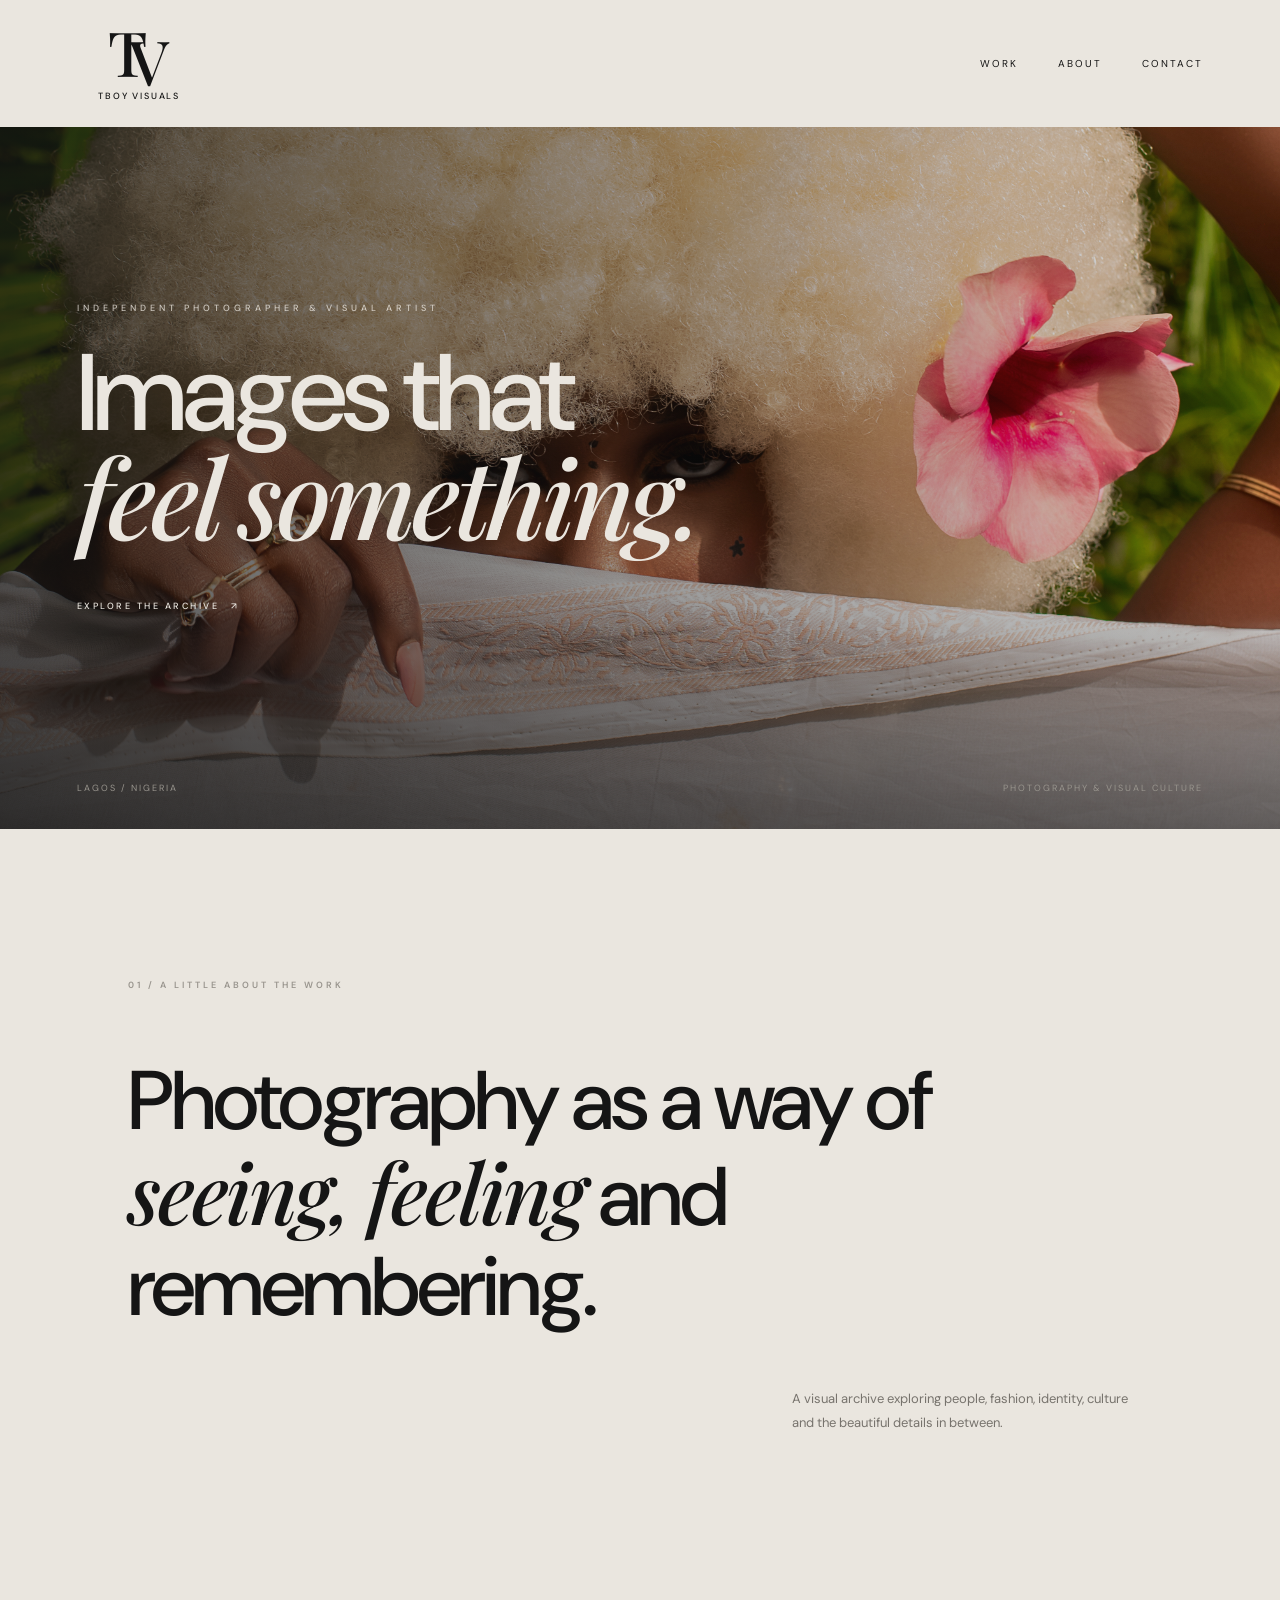
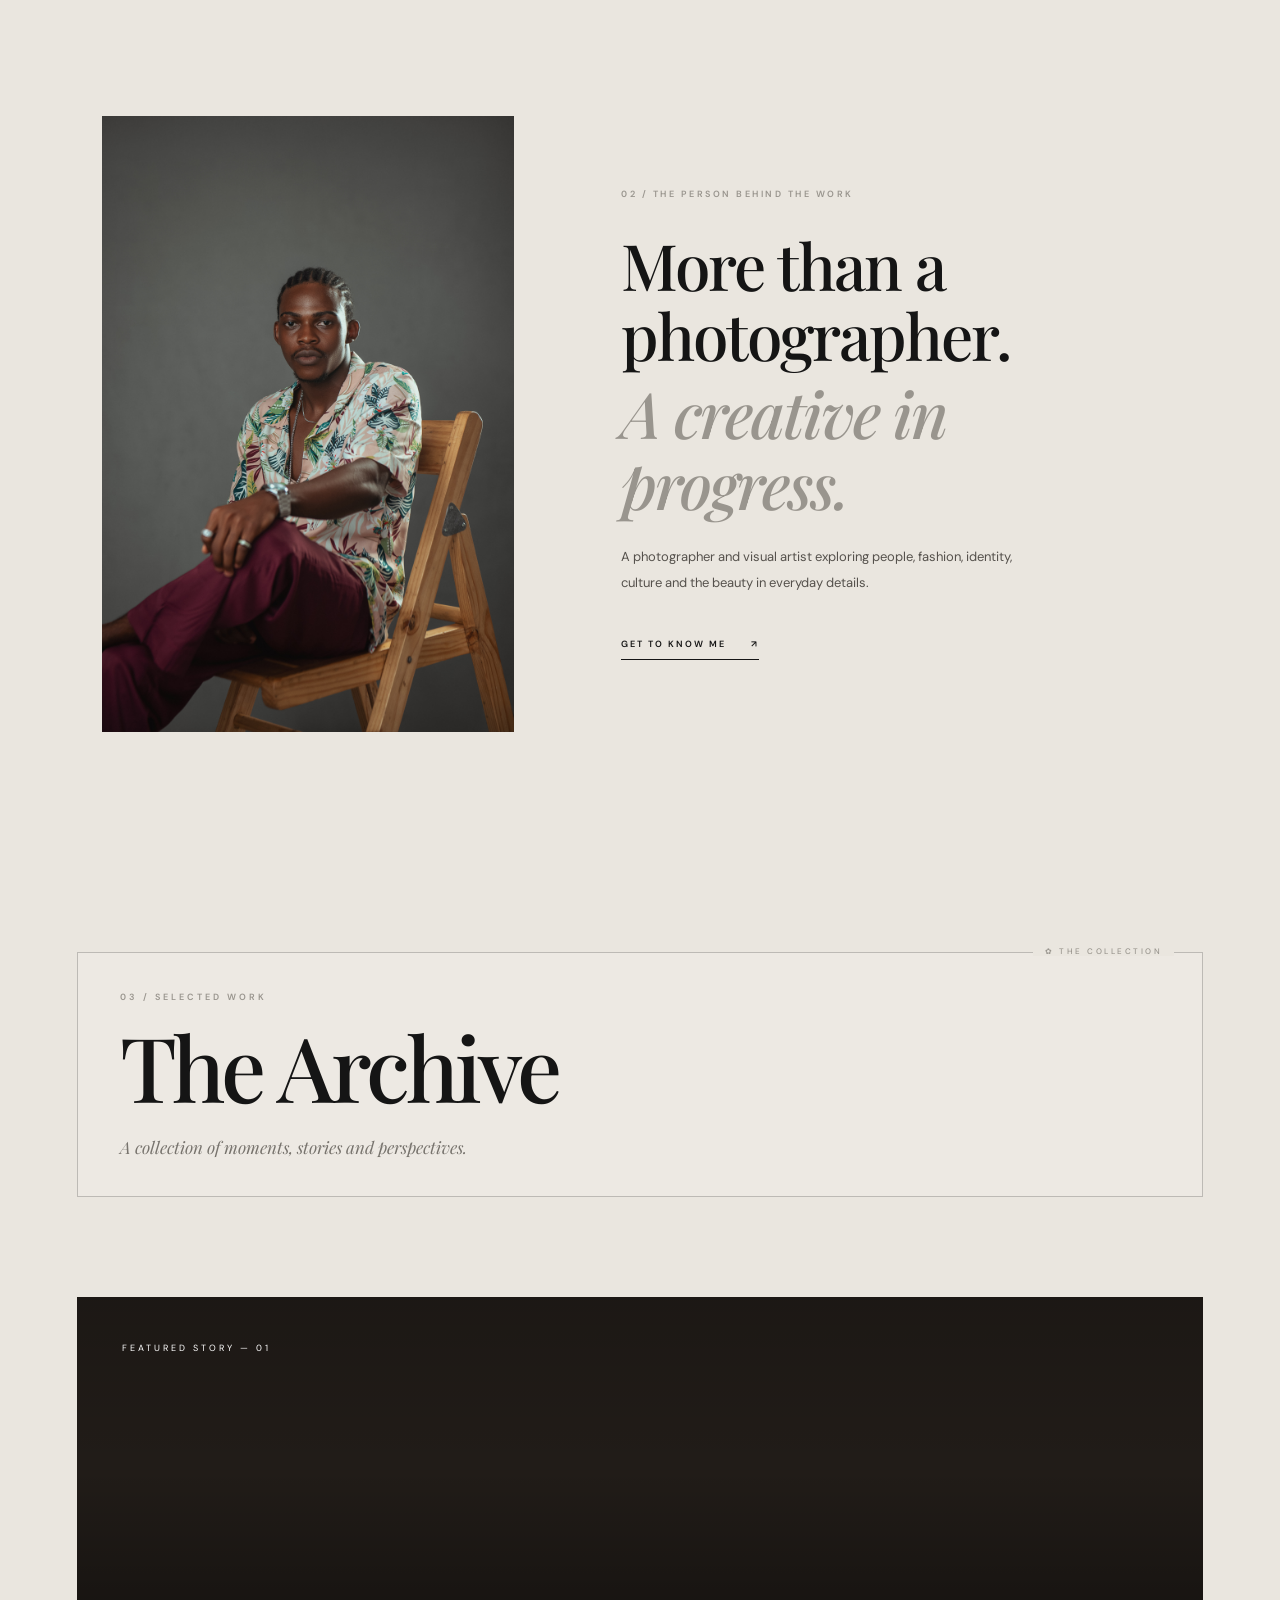
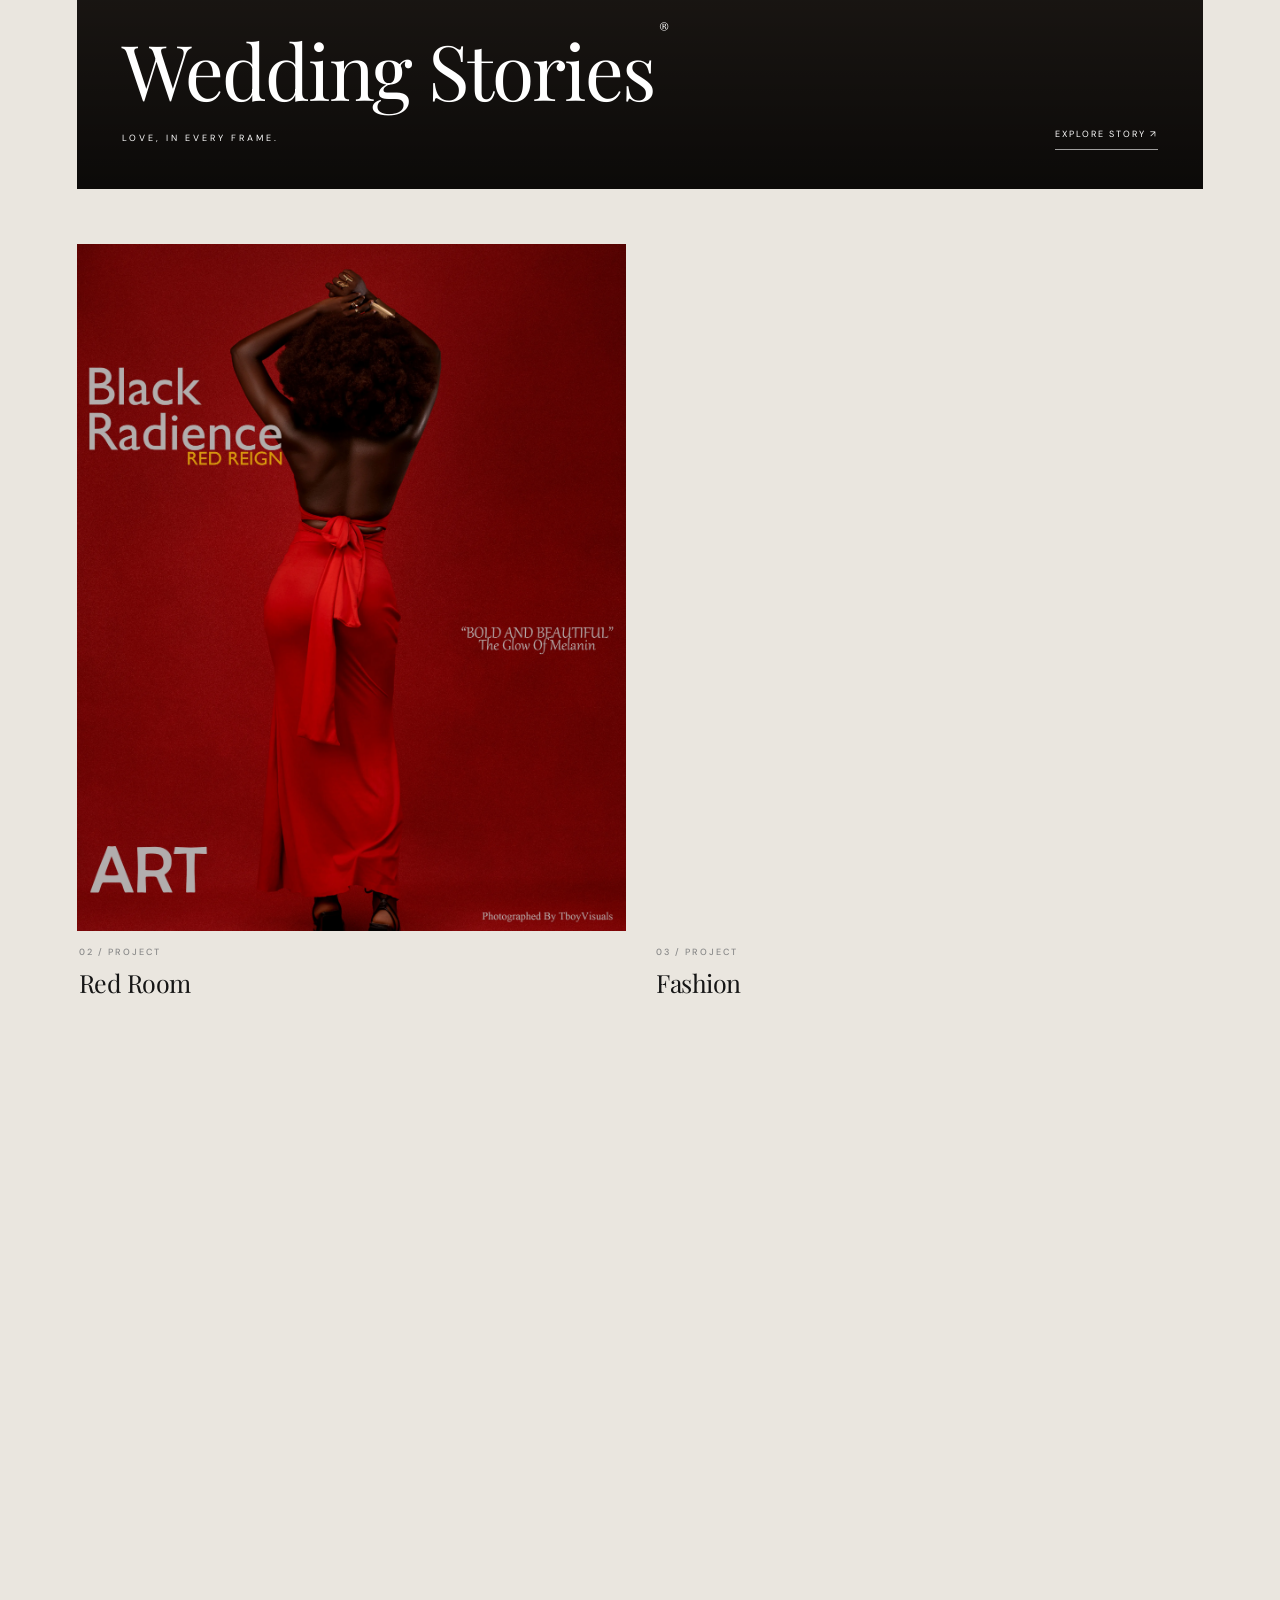
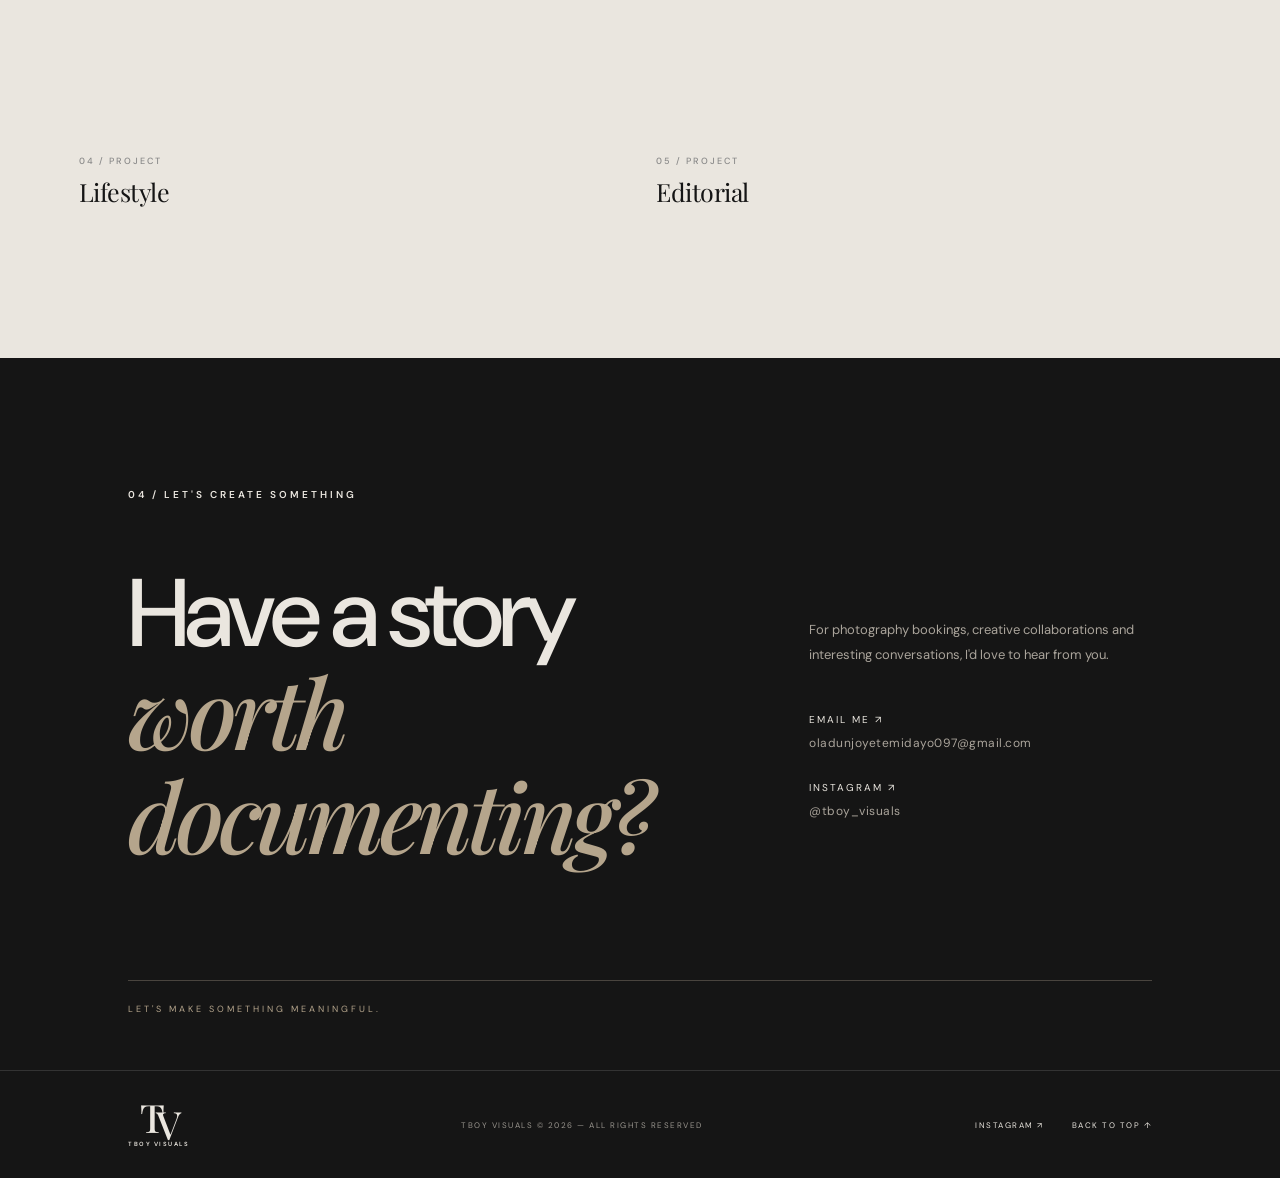
==== index.html @ b52c417f "Fix landscape sharing image path" ====
<!DOCTYPE html>
<html lang="en">

<head>
    <meta charset="UTF-8">
    <meta name="viewport" content="width=device-width, initial-scale=1.0">

    <!-- PAGE TITLE -->
    <title>Tboy Visuals | Photographer &amp; Visual Artist in Lagos</title>

    <!-- SEO DESCRIPTION -->
    <meta name="description" content="Explore Tboy Visuals, a Lagos-based photography portfolio featuring fashion, portrait, lifestyle, wedding and editorial photography.">

    <meta name="author" content="Tboy Visuals">
    <meta name="robots" content="index, follow">

    <!-- BRAND COLOUR -->
    <meta name="theme-color" content="#151515">

    <!-- FAVICON -->
    <link rel="icon" type="image/svg+xml" href="favicon.svg">

    
<!-- OPEN GRAPH / SOCIAL MEDIA PREVIEW -->
<meta property="og:type" content="website">
<meta property="og:title" content="Tboy Visuals | Photography &amp; Visual Art">
<meta property="og:site_name" content="Tboy Visuals">
<meta property="og:description" content="A visual archive exploring people, fashion, identity, culture and the beautiful details in between.">
<meta property="og:url" content="https://tboy-visuals-portfolio.netlify.app/">

<!-- PRIMARY LANDSCAPE SHARE IMAGE -->
<meta property="og:image" content="https://tboy-visuals-portfolio.netlify.app/images-webp/wedding/DSC_2163.webp">
<meta property="og:image:width" content="1200">
<meta property="og:image:height" content="630">
<meta property="og:image:alt" content="Photography by Tboy Visuals">

<!-- SECONDARY PORTRAIT IMAGE -->
<meta property="og:image" content="https://tboy-visuals-portfolio.netlify.app/images-webp/11.webp">
<meta property="og:image:alt" content="Portrait photography by Tboy Visuals">

<!-- TWITTER / X PREVIEW -->
<meta name="twitter:card" content="summary_large_image">
<meta name="twitter:title" content="Tboy Visuals | Photography &amp; Visual Art">
<meta name="twitter:description" content="A visual archive exploring people, fashion, identity, culture and the beautiful details in between.">
<meta name="twitter:image" content="https://tboy-visuals-portfolio.netlify.app/images-webp/DSC_2163.webp">

    <!-- TWITTER / X PREVIEW -->
    <meta name="twitter:card" content="summary_large_image">
    <meta name="twitter:title" content="Tboy Visuals | Photography &amp; Visual Art">
    <meta name="twitter:description" content="A visual archive exploring people, fashion, identity, culture and the beautiful details in between.">
    <meta name="twitter:image" content="https://tboy-visuals-portfolio.netlify.app/images-webp/11.webp">

    <!-- FONTS -->
    <link rel="preconnect" href="https://fonts.googleapis.com">
    <link rel="preconnect" href="https://fonts.gstatic.com" crossorigin>

    <link href="https://fonts.googleapis.com/css2?family=DM+Sans:wght@400;500;600;700&family=Playfair+Display:ital,wght@0,400;0,500;1,400;1,500&display=swap" rel="stylesheet">

    <!-- MAIN STYLESHEET -->
    <link rel="stylesheet" href="style.css">

</head>

<body id="top">

    <!-- NAVIGATION -->
    <header class="navbar">

        <a href="index.html" class="logo">

            <span class="logo-monogram">
                <span class="logo-t">T</span>
                <span class="logo-v">V</span>
            </span>

            <span class="logo-name">TBOY VISUALS</span>

        </a>

        <nav class="nav-links">

            <a href="#work">WORK</a>
            <a href="about.html">ABOUT</a>
            <a href="#contact">CONTACT</a>

        </nav>

        <button class="menu-toggle" aria-label="Toggle navigation">

            <span></span>
            <span></span>

        </button>

    </header>


    <!-- HERO SECTION -->
    <section class="hero">

        <div class="hero-content">

            <p class="hero-eyebrow">
                INDEPENDENT PHOTOGRAPHER &amp; VISUAL ARTIST
            </p>

            <h1>
                Images that<br>
                <em>feel something.</em>
            </h1>

            <a href="#work" class="hero-link">
                EXPLORE THE ARCHIVE <span>↗</span>
            </a>

        </div>

        <div class="hero-bottom">

            <span>LAGOS / NIGERIA</span>
            <span>PHOTOGRAPHY &amp; VISUAL CULTURE</span>

        </div>

    </section>


    <!-- INTRODUCTION -->
    <section class="intro">

        <p class="section-label">
            01 / A LITTLE ABOUT THE WORK
        </p>

        <h2>
            Photography as a way of
            <em>seeing, feeling</em> and
            remembering.
        </h2>

        <p class="intro-description">
            A visual archive exploring people, fashion, identity,
            culture and the beautiful details in between.
        </p>

    </section>


    <!-- ABOUT PREVIEW -->
    <section class="about-preview" id="about">

        <div class="about-preview-image">

            <img
                src="images-webp/ADE_4602.jpg.jpg"
                alt="Portrait of the photographer behind Tboy Visuals"
                loading="lazy"
            >

        </div>

        <div class="about-preview-content">

            <p class="section-label">
                02 / THE PERSON BEHIND THE WORK
            </p>

            <h2>
                More than a photographer.
                <em>A creative in progress.</em>
            </h2>

            <p>
                A photographer and visual artist exploring people,
                fashion, identity, culture and the beauty in
                everyday details.
            </p>

            <a href="about.html" class="about-preview-link">
                GET TO KNOW ME <span>↗</span>
            </a>

        </div>

    </section>


    <!-- SELECTED WORK -->
    <section class="work" id="work">

        <div class="section-heading">

            <div>

                <p class="section-label">
                    03 / SELECTED WORK
                </p>

                <h2>
                    The Archive<span>®</span>
                </h2>

            </div>

            <p>
                A collection of moments, stories and perspectives.
            </p>

        </div>


        <!-- PROJECT GALLERY -->
        <div class="gallery">


            <!-- FEATURED PROJECT 01 — WEDDING STORIES -->
            <a href="project/wedding.html" class="wedding-feature">

                <div class="wedding-feature-image">

                    <img
                        src="images-webp/wedding/1.webp"
                        alt="Wedding Stories by Tboy Visuals"
                        loading="lazy"
                        decoding="async"
                    >

                </div>

                <div class="wedding-feature-overlay">

                    <span class="wedding-feature-number">
                        FEATURED STORY — 01
                    </span>

                    <div class="wedding-feature-bottom">

                        <h3>
                            Wedding Stories<span>®</span>
                        </h3>

                        <p>
                            LOVE, IN EVERY FRAME.
                        </p>

                    </div>

                    <span class="wedding-feature-enter">
                        EXPLORE STORY ↗
                    </span>

                </div>

            </a>


            <!-- PROJECT 02 — RED ROOM -->
            <a href="project/red-room.html" class="gallery-item item-one">

                <img
                    src="images-webp/red-room/cover1.webp"
                    alt="The Red Room"
                    loading="lazy"
                    decoding="async"
                >

                <div class="gallery-caption">

                    <span class="gallery-caption-number">02 / PROJECT</span>

                    <h3>Red Room</h3>

                </div>

            </a>


            <!-- PROJECT 03 — FASHION -->
            <a href="project/fashion.html" class="gallery-item item-two">

                <img
                    src="images-webp/fashion/cover.webp"
                    alt="Fashion photography"
                    loading="lazy"
                    decoding="async"
                >

                <div class="gallery-caption">

                    <span class="gallery-caption-number">03 / PROJECT</span>

                    <h3>Fashion</h3>

                </div>

            </a>


            <!-- PROJECT 04 — LIFESTYLE -->
            <a href="project/lifestyle.html" class="gallery-item item-three">

                <img
                    src="images-webp/lifestyles/cover.webp"
                    alt="Lifestyle photography"
                    loading="lazy"
                    decoding="async"
                >

                <div class="gallery-caption">

                    <span class="gallery-caption-number">04 / PROJECT</span>

                    <h3>Lifestyle</h3>

                </div>

            </a>


            <!-- PROJECT 05 — EDITORIAL -->
            <a href="project/editorial.html" class="gallery-item item-four">

                <img
                    src="images-webp/Editorial/cover.webp"
                    alt="Editorial photography"
                    loading="lazy"
                    decoding="async"
                >

                <div class="gallery-caption">

                    <span class="gallery-caption-number">05 / PROJECT</span>

                    <h3>Editorial</h3>

                </div>

            </a>


        </div>

    </section>


    <!-- CONTACT -->
    <section class="contact" id="contact">

        <p class="section-label">
            04 / LET'S CREATE SOMETHING
        </p>

        <div class="contact-layout">

            <div class="contact-heading">

                <h2>
                    Have a story<br>
                    <em>worth documenting?</em>
                </h2>

            </div>

            <div class="contact-details">

                <p class="contact-intro">
                    For photography bookings, creative collaborations
                    and interesting conversations, I'd love to hear from you.
                </p>

                <div class="contact-links">

                    <a href="mailto:oladunjoyetemidayo097@gmail.com">

                        EMAIL ME ↗

                        <span>
                            oladunjoyetemidayo097@gmail.com
                        </span>

                    </a>

                    <a
                        href="https://www.instagram.com/tboy_visuals/"
                        target="_blank"
                        rel="noopener noreferrer"
                    >

                        INSTAGRAM ↗

                        <span>
                            @tboy_visuals
                        </span>

                    </a>

                </div>

            </div>

        </div>

        <p class="contact-signoff">
            LET'S MAKE SOMETHING MEANINGFUL.
        </p>

    </section>


    <!-- FOOTER -->
    <footer class="footer">

        <a href="index.html" class="footer-logo">

            <span class="footer-monogram">
                <span>T</span>
                <span>V</span>
            </span>

            <span class="footer-brand">
                TBOY VISUALS
            </span>

        </a>

        <p>
            TBOY VISUALS © 2026 — ALL RIGHTS RESERVED
        </p>

        <div class="footer-links">

            <a
                href="https://www.instagram.com/tboy_visuals/"
                target="_blank"
                rel="noopener noreferrer"
            >
                INSTAGRAM ↗
            </a>

            <a href="#top">
                BACK TO TOP ↑
            </a>

        </div>

    </footer>


    <!-- MAIN JAVASCRIPT -->
    <script src="script.js"></script>

</body>
</html>
---- style.css ----
@import url('https://fonts.googleapis.com/css2?family=DM+Sans:wght@400;500;600;700&family=Playfair+Display:ital,wght@0,500;0,600;0,700;1,500;1,600;1,700&display=swap');

:root {
    --dark: #151515;
    --cream: #eae6df;
    --muted: #99958e;
    --accent: #b5a58c;
}

* {
    margin: 0;
    padding: 0;
    box-sizing: border-box;
}

html {
    scroll-behavior: smooth;
}

body {
    background: var(--cream);
    color: var(--dark);
    font-family: 'DM Sans', sans-serif;
}

/* =================================
   NAVIGATION
================================= */

.navbar {
    width: 100%;
    padding: 25px 6%;
    display: flex;
    justify-content: space-between;
    align-items: center;
    background: var(--cream);
    position: relative;
    z-index: 100;
}

.logo {
    color: var(--dark);
    font-size: 23px;
    font-weight: 700;
    letter-spacing: -2px;
    text-decoration: none;
}

.nav-links {
    display: flex;
    gap: 40px;
}

.nav-links a {
    position: relative;
    display: inline-block;
    padding: 8px 0;
    text-decoration: none;
    color: var(--dark);
    font-size: 10px;
    letter-spacing: 2px;
    transition: color 0.35s ease;
}

.nav-links a::after {
    content: "";
    position: absolute;
    left: 0;
    bottom: 2px;
    width: 100%;
    height: 1px;
    background: var(--dark);
    transform: scaleX(0);
    transform-origin: right;
    transition: transform 0.4s cubic-bezier(.2,.7,.2,1);
}

.nav-links a:hover::after {
    transform: scaleX(1);
    transform-origin: left;
}

.nav-links a:hover {
    opacity: 1;
}

.menu-toggle {
    display: none;
    background: none;
    border: none;
    font-size: 24px;
    cursor: pointer;
}

/* SIGNATURE LOGO */

.navbar .logo {
    display: flex;
    flex-direction: column;
    align-items: center;
    justify-content: center;
    flex-shrink: 0;
    width: 125px;
    text-decoration: none;
    color: var(--dark);
    gap: 0;
}

.logo-monogram {
    position: relative;
    display: block;
    width: 76px;
    height: 62px;
    font-family: 'Playfair Display', serif;
    color: var(--dark);
}

.navbar .logo .logo-t,
.navbar .logo .logo-v {
    position: absolute;
    font-size: 62px;
    line-height: 1;
    font-weight: 500;
}

.navbar .logo .logo-t {
    top: -4px;
    left: 7px;
}

.navbar .logo .logo-v {
    top: 5px;
    left: 28px;
}

.navbar .logo .logo-name {
    display: block;
    color: var(--dark);
    font-family: 'DM Sans', sans-serif;
    font-size: 9px;
    font-weight: 500;
    letter-spacing: 0.20em;
    white-space: nowrap;
    margin-top: 3px;
}

/* NAVIGATION INTERACTIONS */

.nav-links a:focus-visible,
.menu-toggle:focus-visible {
    outline: 1px solid var(--dark);
    outline-offset: 5px;
}

.menu-toggle {
    width: 32px;
    height: 32px;
    flex-direction: column;
    align-items: center;
    justify-content: center;
    gap: 6px;
}

.menu-toggle span {
    display: block;
    width: 25px;
    height: 1px;
    background: var(--dark);
    transition: transform 0.35s ease;
    transform-origin: center;
}

.menu-toggle.active span:first-child {
    transform: translateY(3.5px) rotate(45deg);
}

.menu-toggle.active span:last-child {
    transform: translateY(-3.5px) rotate(-45deg);
}

/* =================================
   HERO
================================= */

.hero {
    min-height: 78vh;
    max-height: 850px;

    background:
        linear-gradient(
            to right,
            rgba(21, 21, 21, 0.72),
            rgba(21, 21, 21, 0.12)
        ),
        linear-gradient(
            to top,
            rgba(21, 21, 21, 0.55),
            transparent 35%
        ),
        url("images/hero.JPG") center 40% / cover no-repeat;

    color: var(--cream);
    padding: 100px 6% 35px;
    display: flex;
    flex-direction: column;
    justify-content: space-between;
    position: relative;
    overflow: hidden;
}

.hero-content {
    margin-top: 75px;
    max-width: 850px;
    position: relative;
    z-index: 2;
}

.hero-eyebrow,
.section-label {
    font-size: 10px;
    letter-spacing: 3px;
    font-weight: 600;
}

.hero-eyebrow {
    color: var(--cream);
    margin-bottom: 28px;
    font-size: 9px;
    letter-spacing: 4px;
    font-weight: 500;
    text-transform: uppercase;
    opacity: 0.8;
}

.hero h1 {
    font-size: clamp(65px, 8.5vw, 118px);
    line-height: 0.94;
    letter-spacing: -5px;
    font-weight: 500;
    max-width: 900px;
}

.hero h1 em,
.intro h2 em,
.contact h2 em {
    font-family: 'Playfair Display', serif;
    font-weight: 500;
}

.hero-link {
    display: inline-flex;
    align-items: center;
    gap: 12px;
    margin-top: 45px;
    margin-bottom: 35px;
    padding-bottom: 8px;
    color: var(--cream);
    text-decoration: none;
    font-size: 9px;
    font-weight: 500;
    letter-spacing: 2.5px;
    position: relative;
}

.hero-link::after {
    content: "";
    position: absolute;
    left: 0;
    bottom: 0;
    width: 100%;
    height: 1px;
    background: var(--cream);
    transform: scaleX(0);
    transform-origin: right;
    transition: transform 0.4s cubic-bezier(.2,.7,.2,1);
}

.hero-link:hover::after {
    transform: scaleX(1);
    transform-origin: left;
}

.hero-bottom {
    display: flex;
    justify-content: space-between;
    color: var(--muted);
    font-size: 9px;
    letter-spacing: 2px;
}

/* DESKTOP HERO */

@media (min-width: 769px) {
    .hero {
        background-position:
            center,
            center,
            center 65%;

        background-size:
            auto,
            auto,
            cover;
    }
}

/* =================================
   INTRO
================================= */

.intro {
    padding: 150px 10% 160px;
    background: var(--cream);
    position: relative;
}

.intro .section-label {
    font-size: 9px;
    letter-spacing: 3px;
    color: var(--muted);
    margin-bottom: 65px;
}

.intro h2 {
    max-width: 1050px;
    font-size: clamp(48px, 6.5vw, 88px);
    line-height: 1.08;
    letter-spacing: -3px;
    font-weight: 500;
}

.intro h2 em {
    font-family: 'Playfair Display', serif;
    font-weight: 500;
}

.intro-description {
    max-width: 360px;
    margin: 55px 0 0 auto;
    font-size: 13px;
    line-height: 1.9;
    color: #77736d;
}

/* =================================
   WORK / SELECTED GALLERY
================================= */

.work {
    padding: 100px 6% 150px;
    background: var(--cream);
}

/* ==========================================
   ARCHIVE HEADING — FRAMED EDITORIAL PANEL
========================================== */

.section-heading {
    position: relative;
    display: flex;
    flex-direction: column;
    align-items: flex-start;
    width: 100%;
    margin-bottom: 65px;
    padding: 38px 42px 34px;
    border: 1px solid rgba(21, 21, 21, 0.22);
    background: rgba(255, 255, 255, 0.12);
}

.section-heading::before {
    content: "✿  THE COLLECTION";
    position: absolute;
    top: -7px;
    right: 28px;
    padding: 0 12px;
    background: var(--cream);
    color: var(--muted);
    font-size: 8px;
    font-weight: 500;
    letter-spacing: 2.5px;
}

.section-heading .section-label {
    color: var(--muted);
    font-size: 9px;
    letter-spacing: 3px;
}

.section-heading h2 {
    font-family: 'Playfair Display', serif;
    font-size: clamp(55px, 7vw, 95px);
    font-weight: 500;
    letter-spacing: -4px;
    line-height: 1;
    margin-top: 18px;
}

/* REMOVE REGISTERED SYMBOL */

.section-heading h2 span {
    display: none;
}

/* DESCRIPTION INSIDE THE BORDER */

.section-heading > p {
    max-width: 390px;
    margin-top: 22px;
    color: #77736d;
    font-family: 'Playfair Display', serif;
    font-size: 17px;
    font-style: italic;
    line-height: 1.7;
    letter-spacing: 0;
}

/* DESKTOP HOVER EFFECTS */

@media (hover: hover) {
    .gallery-item:hover img {
        transform: scale(1.07);
    }

    .gallery-item:hover::after {
        opacity: 1;
    }

    .gallery-item:hover span {
        transform: translateY(-10px);
    }
}

/* MOBILE GALLERY PRESENTATION */

@media (hover: none) {
    .gallery-item::after {
        opacity: 0.75;
    }
}

/* =================================
   ABOUT PROFILE
================================= */

.about-profile {
    padding: 130px 8%;
    background: var(--cream);
    display: grid;
    grid-template-columns: 0.9fr 1.1fr;
    align-items: center;
    gap: 10%;
}

/* PORTRAIT */

.about-image {
    position: relative;
    width: 100%;
    max-width: 520px;
}

.about-image img {
    display: block;
    width: 100%;
    height: auto;
    object-fit: cover;
}

.about-image-caption {
    display: block;
    margin-top: 16px;
    font-size: 8px;
    letter-spacing: 2.5px;
    color: var(--muted);
}

/* ABOUT CONTENT */

.about-content {
    max-width: 600px;
}

.about-content .section-label {
    color: var(--muted);
    font-size: 9px;
    letter-spacing: 3px;
    margin-bottom: 35px;
}

.about-content h2 {
    font-size: clamp(42px, 5vw, 68px);
    line-height: 1.08;
    letter-spacing: -3px;
    font-weight: 600;
    margin-bottom: 40px;
}

.about-content h2 em {
    display: block;
    font-family: 'Playfair Display', serif;
    font-weight: 600;
}

/* ABOUT BODY TEXT */

.about-description {
    max-width: 490px;
}

.about-description p {
    font-family: 'DM Sans', sans-serif;
    font-size: 14px;
    font-weight: 600;
    line-height: 1.9;
    letter-spacing: 0.1px;
    color: #55514c;
    margin-bottom: 25px;
}

/* PERSONAL PHILOSOPHY QUOTE */

.about-quote {
    max-width: 490px;
    margin: 42px 0;
    padding-left: 22px;
    border-left: 2px solid var(--accent);
    font-family: 'Playfair Display', serif;
    font-size: 21px;
    font-weight: 700;
    font-style: italic;
    line-height: 1.75;
    color: var(--dark);
}

/* CLOSING SIGNATURE */

.about-description .about-signature {
    font-family: 'Playfair Display', serif;
    font-size: 19px;
    font-weight: 700;
    font-style: italic;
    line-height: 1.8;
    color: var(--dark);
    margin-top: 35px;
}

/* ABOUT NUMBER */

.about-number {
    display: block;
    margin-top: 45px;
    font-size: 8px;
    letter-spacing: 2px;
    color: var(--muted);
}


/* =================================
   CONTACT — EDITORIAL LAYOUT
================================= */

.contact {
    background: var(--dark);
    color: var(--cream);
    padding: 130px 10% 55px;
}

.contact-layout {
    display: grid;
    grid-template-columns: 1.4fr 0.8fr;
    gap: 8%;
    align-items: center;
    margin-top: 65px;
}

.contact h2 {
    font-size: clamp(55px, 7.5vw, 100px);
    line-height: 1;
    letter-spacing: -5px;
    font-weight: 500;
}

.contact h2 em {
    color: var(--accent);
    font-family: 'Playfair Display', serif;
    font-weight: 500;
}

.contact-intro {
    max-width: 340px;
    color: #aaa49b;
    font-size: 13px;
    line-height: 1.9;
    margin-bottom: 45px;
}

.contact-links {
    display: flex;
    flex-direction: column;
    gap: 30px;
}

.contact-links a {
    display: flex;
    flex-direction: column;
    gap: 9px;
    width: fit-content;
    color: var(--cream);
    text-decoration: none;
    font-size: 10px;
    letter-spacing: 2px;
    transition: opacity 0.3s ease, transform 0.3s ease;
}

.contact-links a span {
    color: #aaa49b;
    font-size: 12px;
    letter-spacing: 0.5px;
}

.contact-links a:hover {
    opacity: 0.65;
    transform: translateX(5px);
}

.contact-signoff {
    margin-top: 110px;
    padding-top: 22px;
    border-top: 1px solid #49443e;
    color: var(--accent);
    font-size: 9px;
    letter-spacing: 3px;
}

/* MOBILE CONTACT */

@media (max-width: 600px) {

    .contact {
        padding: 95px 7% 40px;
    }

    .contact-layout {
        grid-template-columns: 1fr;
        gap: 45px;
        margin-top: 45px;
    }

    .contact h2 {
        font-size: clamp(48px, 12vw, 68px);
        letter-spacing: -3px;
    }

    .contact-intro {
        max-width: 100%;
        margin-bottom: 30px;
    }

    .contact-links {
        gap: 25px;
    }

    .contact-signoff {
        margin-top: 75px;
        font-size: 8px;
        letter-spacing: 2px;
    }
}


/* =================================
   FOOTER — EDITORIAL SIGNATURE
================================= */

.footer {
    background: var(--dark);
    color: var(--muted);
    padding: 30px 10%;
    border-top: 1px solid #333;
    display: flex;
    justify-content: space-between;
    align-items: center;
    gap: 25px;
    font-size: 9px;
    letter-spacing: 1.5px;
}

/* FOOTER LOGO */

.footer-logo {
    display: flex;
    flex-direction: column;
    align-items: center;
    text-decoration: none;
    color: var(--cream);
    gap: 2px;
    transition: opacity 0.3s ease;
}

.footer-logo:hover {
    opacity: 0.6;
}

.footer-monogram {
    position: relative;
    display: block;
    width: 43px;
    height: 37px;
    font-family: 'Playfair Display', serif;
    color: var(--cream);
}

.footer-monogram span {
    position: absolute;
    font-size: 39px;
    line-height: 1;
    font-weight: 500;
}

.footer-monogram span:first-child {
    top: -3px;
    left: 3px;
}

.footer-monogram span:last-child {
    top: 4px;
    left: 19px;
}

.footer-brand {
    font-family: 'DM Sans', sans-serif;
    font-size: 6px;
    font-weight: 600;
    letter-spacing: 1.5px;
    white-space: nowrap;
}

.footer p {
    margin: 0;
    text-align: center;
    font-size: 8px;
}

.footer-links {
    display: flex;
    align-items: center;
    gap: 28px;
}

.footer-links a {
    color: var(--cream);
    text-decoration: none;
    font-size: 8px;
    letter-spacing: 1.5px;
    transition: opacity 0.3s ease, transform 0.3s ease;
}

.footer-links a:hover {
    opacity: 0.55;
    transform: translateY(-2px);
}

/* MOBILE FOOTER */

@media (max-width: 600px) {

    .footer {
        padding: 30px 7%;
        flex-direction: column;
        align-items: center;
        gap: 25px;
    }

    .footer p {
        order: 3;
        font-size: 7px;
    }

    .footer-links {
        order: 2;
        gap: 25px;
    }

    .footer-logo {
        order: 1;
    }
}


/* =================================
   CINEMATIC PAGE TRANSITIONS
================================= */

body {
    opacity: 1;
    transform: scale(1);
    filter: blur(0);

    transition:
        opacity 0.35s ease,
        transform 0.35s ease,
        filter 0.35s ease;

    animation: pageReveal 0.8s ease both;
}

@keyframes pageReveal {
    from {
        opacity: 0;
        transform: scale(0.99);
        filter: blur(5px);
    }

    to {
        opacity: 1;
        transform: scale(1);
        filter: blur(0);
    }
}

body.page-exit {
    opacity: 0;
    transform: scale(0.99);
    filter: blur(2px);
}

@media (prefers-reduced-motion: reduce) {
    body {
        animation: none;
        transition: none;
    }
}

/* NATIVE PAGE TRANSITIONS */

@view-transition {
    navigation: auto;
}

::view-transition-old(root) {
    animation: page-out 0.35s ease both;
}

::view-transition-new(root) {
    animation: page-in 0.45s ease both;
}

@keyframes page-out {
    to {
        opacity: 0;
        transform: scale(0.985);
        filter: blur(3px);
    }
}

@keyframes page-in {
    from {
        opacity: 0;
        transform: scale(1.015);
        filter: blur(3px);
    }

    to {
        opacity: 1;
        transform: scale(1);
        filter: blur(0);
    }
}

/* =================================
   MOBILE RESPONSIVE DESIGN
================================= */

@media (max-width: 768px) {

    /* NAVIGATION */

    .navbar {
        padding: 18px 6%;
    }

    .menu-toggle {
        display: flex;
        position: relative;
        z-index: 102;
    }

    .menu-toggle:has(span:first-child) {
        transition: transform 0.3s ease;
    }

    .nav-links {
        display: flex;
        position: absolute;
        top: 100%;
        left: 0;
        width: 100%;
        padding: 30px 6%;
        background: var(--cream);
        flex-direction: column;
        gap: 25px;
        z-index: 101;

        opacity: 0;
        visibility: hidden;
        pointer-events: none;
        transform: translateY(-10px);

        transition:
            opacity 0.35s ease,
            transform 0.35s ease,
            visibility 0.35s ease;
    }

    .nav-links.active {
        opacity: 1;
        visibility: visible;
        pointer-events: auto;
        transform: translateY(0);
    }

    .nav-links a {
        width: fit-content;
        font-size: 11px;
        letter-spacing: 2.5px;
    }

    .menu-toggle.active span:first-child {
        transform: translateY(3.5px) rotate(45deg);
    }

    .menu-toggle.active span:last-child {
        transform: translateY(-3.5px) rotate(-45deg);
    }

    /* HERO */

    .hero {
        min-height: 75vh;
        padding: 80px 6% 25px;
        justify-content: flex-start;
        gap: 0;
    }

    .hero-content {
        margin-top: 170px;
    }

    .hero-link {
        margin-bottom: 10px;
        position: relative;
        top: 60px;
    }

    .hero-bottom {
        margin-top: 70px;
        gap: 20px;
        font-size: 7px;
    }

    /* INTRO */

    .intro {
        padding: 100px 6% 110px;
    }

    .intro .section-label {
        margin-bottom: 45px;
        font-size: 8px;
    }

    .intro h2 {
        font-size: clamp(42px, 10vw, 58px);
        line-height: 1.08;
        letter-spacing: -2px;
    }

    .intro-description {
        max-width: 280px;
        margin: 40px 0 0 auto;
        font-size: 12px;
    }

    /* WORK */

    .work {
        padding: 80px 6% 100px;
    }

    .section-heading {
        margin-bottom: 45px;
        padding: 29px 23px 26px;
    }

    .section-heading::before {
        right: 16px;
        font-size: 7px;
        letter-spacing: 2px;
    }

    .section-heading h2 {
        font-size: clamp(48px, 12vw, 58px);
        letter-spacing: -3px;
    }

    .section-heading h2 span {
        font-size: 14px;
        margin-left: 5px;
        transform: translateY(4px);
    }

    .section-heading > p {
        max-width: 260px;
        margin-top: 17px;
        font-size: 11px;
    }

    .gallery {
        grid-template-columns: 1fr;
        gap: 45px;
    }

    .gallery-item {
        width: 100%;
        aspect-ratio: 4 / 5;
    }

    .item-one,
    .item-two,
    .item-three,
    .item-four {
        grid-column: 1;
        margin-top: 0;
    }

    
/* =================================
   MOBILE ABOUT — EDITORIAL LAYOUT
================================= */

.about-profile {
    padding: 85px 7% 100px;
    display: grid;
    grid-template-columns: repeat(2, minmax(0, 1fr));
    column-gap: 0;
    row-gap: 0;
    align-items: start;
}

/* PORTRAIT */

.about-image {
    grid-column: 1 / 3;
    grid-row: 1;
    width: 74%;
    max-width: none;
    position: relative;
    z-index: 1;
    margin-left: -12px;
}

.about-image img {
    display: block;
    width: 100%;
    height: auto;
    object-fit: cover;
}

.about-image-caption {
    margin-top: 12px;
    font-size: 7px;
    letter-spacing: 2px;
}

/* ALLOW CONTENT TO FOLLOW THE GRID */

.about-content {
    display: contents;
}

/* HEADING — OVERLAPPING THE PORTRAIT */
.about-heading {
    grid-column: 2;
    grid-row: 1;
    position: relative;
    z-index: 2;
    margin-top: 65px;
    margin-left: -20px;
    padding: 20px 0 20px 15px;
    background: var(--cream);
}

.about-content .section-label {
    font-size: 7px;
    line-height: 1.8;
    letter-spacing: 1.5px;
    margin-bottom: 18px;
}

.about-content h2 {
    font-size: clamp(27px, 7.5vw, 37px);
    line-height: 1.08;
    letter-spacing: -1.8px;
    margin-bottom: 0;
}

.about-content h2 em {
    display: block;
    margin-top: 5px;
}

/* STAGGERED BODY TEXT */

.about-description {
    grid-column: 1 / 3;
    grid-row: 2;
    width: 100%;
    max-width: none;
    margin-top: 55px;
}

.about-description p {
    font-size: 13px;
    font-weight: 600;
    line-height: 1.9;
    letter-spacing: 0.1px;
    color: #55514c;
    margin-bottom: 30px;
}

/* FIRST PARAGRAPH */

.about-description p:first-child {
    width: 83%;
    margin-left: auto;
    text-align: left;
}

/* SECOND PARAGRAPH */

.about-description p:nth-child(2) {
    width: 84%;
    margin-left: 0;
    margin-top: 35px;
}

/* QUOTE — EDITORIAL FEATURE */

.about-quote {
    width: 92%;
    max-width: none;
    margin: 55px 0 45px auto;
    padding: 18px 0 18px 18px;
    border-left: 2px solid var(--accent);
    font-family: 'Playfair Display', serif;
    font-size: 19px;
    font-weight: 700;
    font-style: italic;
    line-height: 1.7;
    color: var(--dark);
}

/* CLOSING SIGNATURE */

.about-description .about-signature {
    width: 78%;
    margin: 45px 0 0 8%;
    font-family: 'Playfair Display', serif;
    font-size: 18px;
    font-weight: 700;
    font-style: italic;
    line-height: 1.8;
    color: var(--dark);
}

/* FOOTNOTE */

.about-number {
    grid-column: 1 / 3;
    grid-row: 3;
    margin-top: 45px;
    font-size: 8px;
    letter-spacing: 2px;
}

    /* CONTACT */

    .contact {
        padding: 100px 7%;
    }

    .contact h2 {
        letter-spacing: -3px;
    }

    /* FOOTER */

    footer {
        gap: 20px;
        font-size: 7px;
    }

}


/* =================================
   ABOUT PAGE PREVIEW
================================= */

.about-preview {
    padding: 120px 8%;
    background: var(--cream);
    display: grid;
    grid-template-columns: 0.85fr 1.15fr;
    align-items: center;
    gap: 10%;
}

.about-preview-image {
    width: 100%;
    max-width: 440px;
}

.about-preview-image img {
    display: block;
    width: 100%;
    height: auto;
}

.about-preview-content {
    max-width: 580px;
}

.about-preview-content .section-label {
    font-size: 9px;
    letter-spacing: 2.5px;
    color: var(--muted);
    margin-bottom: 30px;
}

.about-preview-content h2 {
    font-family: 'Playfair Display', serif;
    font-size: clamp(38px, 5vw, 65px);
    font-weight: 500;
    line-height: 1.1;
    letter-spacing: -2px;
    margin-bottom: 25px;
}

.about-preview-content h2 em {
    display: block;
    color: var(--muted);
    margin-top: 8px;
}

.about-preview-content > p:not(.section-label) {
    max-width: 430px;
    font-size: 13px;
    line-height: 2;
    color: #55514c;
    margin-bottom: 35px;
}

.about-preview-link {
    display: inline-flex;
    align-items: center;
    gap: 25px;
    padding-bottom: 9px;
    border-bottom: 1px solid var(--dark);
    color: var(--dark);
    text-decoration: none;
    font-size: 9px;
    font-weight: 600;
    letter-spacing: 2px;
    transition: gap .3s ease;
}

.about-preview-link:hover {
    gap: 38px;
}

/* MOBILE ABOUT PREVIEW */

@media (max-width: 768px) {

    .about-preview {
        padding: 85px 7%;
        grid-template-columns: 1fr;
        gap: 35px;
    }

    .about-preview-image {
        width: 78%;
        max-width: none;
    }

    .about-preview-content {
        padding-left: 12%;
    }

    .about-preview-content .section-label {
        font-size: 8px;
        margin-bottom: 22px;
    }

    .about-preview-content h2 {
        font-size: clamp(35px, 9vw, 48px);
        letter-spacing: -1.5px;
    }

    .about-preview-content > p:not(.section-label) {
        font-size: 12px;
    }

}
@media (max-width: 600px) {

    .about-page-footer {
        flex-direction: column;
        align-items: flex-start;
        gap: 22px;
    }

    .about-page .about-instagram {
        display: inline-flex;
        align-items: center;
        gap: 10px;
        transition: opacity 0.3s ease, transform 0.3s ease;
    }

    /* REMOVE THE DIVIDER */
    .about-page .about-instagram::before {
        display: none;
    }

    /* INSTAGRAM ICON */
    .about-page .about-instagram svg {
        display: block;
        width: 17px;
        height: 17px;
        flex-shrink: 0;
    }

    /* HOVER AND TAP EFFECT */
    .about-page .about-instagram:hover {
        opacity: 0.6;
        transform: translateX(5px);
    }

    .about-page .about-instagram:active {
        opacity: 0.45;
        transform: translateX(3px);
    }
}


/* ==========================================
   FEATURED WEDDING STORY
========================================== */

.wedding-feature {
    grid-column: 1 / -1;
    position: relative;
    display: block;
    width: 100%;
    aspect-ratio: 16 / 7;
    min-height: 320px;
    overflow: hidden;
    background: #211c18;
    color: #fff;
    text-decoration: none;
    margin-top: 35px;
}

.wedding-feature-image {
    position: absolute;
    inset: 0;
    overflow: hidden;
}

.wedding-feature-image img {
    width: 100%;
    height: 100%;
    object-fit: cover;
    object-position: center 45%;
    transition: transform 1.2s cubic-bezier(.22,.61,.36,1);
}

.wedding-feature-overlay {
    position: absolute;
    inset: 0;
    display: flex;
    flex-direction: column;
    justify-content: space-between;
    padding: 4%;
    background: linear-gradient(
        180deg,
        rgba(0,0,0,.15),
        transparent 35%,
        rgba(0,0,0,.65)
    );
}

.wedding-feature-number {
    font-size: 9px;
    letter-spacing: 3px;
}

.wedding-feature-bottom h3 {
    font-family: 'Playfair Display', serif;
    font-size: clamp(38px, 6vw, 78px);
    font-weight: 400;
    letter-spacing: -2px;
}

.wedding-feature-bottom h3 span {
    font-size: 15px;
    vertical-align: top;
    margin-left: 5px;
}

.wedding-feature-bottom p {
    margin-top: 12px;
    font-size: 9px;
    letter-spacing: 3px;
}

.wedding-feature-enter {
    position: absolute;
    right: 4%;
    bottom: 8%;
    font-size: 9px;
    letter-spacing: 2px;
    border-bottom: 1px solid rgba(255,255,255,.6);
    padding-bottom: 9px;
}

@media (hover: hover) and (pointer: fine) {
    .wedding-feature:hover .wedding-feature-image img {
        transform: scale(1.035);
    }
}

@media (max-width: 700px) {
    .wedding-feature {
        aspect-ratio: 4 / 3;
        min-height: 260px;
        margin-top: 20px;
    }

    .wedding-feature-overlay {
        padding: 6%;
    }

    .wedding-feature-bottom h3 {
        font-size: 43px;
    }

    .wedding-feature-enter {
        right: 6%;
        bottom: 8%;
        font-size: 8px;
    }
}

/* FINAL MOBILE ARCHIVE HEADING OVERRIDE */

@media (max-width: 768px) {

    .section-heading {
        margin-bottom: 45px;
        padding: 29px 23px 26px;
    }

    .section-heading::before {
        right: 16px;
        font-size: 7px;
        letter-spacing: 2px;
    }

    .section-heading h2 {
        font-size: clamp(48px, 12vw, 58px);
        letter-spacing: -3px;
    }

    .section-heading h2 span {
        display: none;
    }

    .section-heading > p {
        max-width: 260px;
        margin-top: 17px;
        font-size: 13px;
    }

}


/* ==========================================
   TBOY VISUALS — PROJECT GALLERY
========================================== */

/* DESKTOP GALLERY */

.gallery {
    display: grid;
    grid-template-columns: repeat(2, minmax(0, 1fr));
    gap: 55px 28px;
    width: 100%;
    max-width: 1200px;
    margin: 0 auto;
}

.wedding-feature {
    grid-column: 1 / -1;
    width: 100%;
    min-width: 0;
}

/* PROJECT CARDS */

.gallery-item {
    display: flex;
    flex-direction: column;
    position: relative;
    width: 100%;
    min-width: 0;
    height: auto;
    aspect-ratio: auto;
    overflow: visible;
    text-decoration: none;
    color: var(--dark);
}

/* PROJECT IMAGES */

.gallery-item img {
    display: block;
    width: 100%;
    height: auto;
    aspect-ratio: 4 / 5;
    object-fit: cover;
    flex-shrink: 0;
    transition: transform 0.8s cubic-bezier(.22,.61,.36,1);
}

/* CAPTIONS */

.gallery-caption {
    position: static;
    display: grid;
    grid-template-columns: 1fr auto;
    align-items: center;
    width: 100%;
    height: auto;
    padding: 15px 2px 0;
    gap: 8px;
    color: var(--dark);
    opacity: 1;
    visibility: visible;
}

.gallery-caption-number {
    grid-column: 1 / -1;
    display: block;
    font-family: 'DM Sans', sans-serif;
    font-size: 9px;
    font-weight: 500;
    letter-spacing: 2px;
    color: #888;
}

.gallery-caption h3 {
    display: block;
    margin: 0;
    font-family: 'Playfair Display', serif;
    font-size: 25px;
    font-weight: 400;
    letter-spacing: -0.5px;
    color: var(--dark);
    opacity: 1;
    visibility: visible;
}

.gallery-caption-link {
    display: block;
    font-family: 'DM Sans', sans-serif;
    font-size: 9px;
    font-weight: 600;
    letter-spacing: 1.5px;
    color: #777;
    opacity: 1;
    visibility: visible;
    transition: color 0.3s ease;
}

/* HOVER EFFECTS */

@media (hover: hover) {

    .gallery-item:hover img {
        transform: scale(1.025);
    }

    .gallery-item:hover .gallery-caption-link {
        color: var(--dark);
    }

    .gallery-item:hover .gallery-caption span {
        transform: none;
    }

}

/* ==========================================
   MOBILE GALLERY
========================================== */

@media (max-width: 768px) {

    .gallery {
        display: grid;
        grid-template-columns: repeat(2, minmax(0, 1fr));
        gap: 30px 14px;
    }

    /* WEDDING FEATURE */

    .wedding-feature {
        grid-column: 1 / -1;
        width: 100%;
        aspect-ratio: 4 / 3;
        min-height: 0;
        margin-top: 0;
    }

    /* FOUR PROJECT CARDS */

    .gallery-item {
        grid-column: auto;
        width: 100%;
        min-width: 0;
        height: auto;
        aspect-ratio: auto;
        margin: 0;
        overflow: visible;
    }

    .gallery-item img {
        width: 100%;
        height: auto;
        aspect-ratio: 4 / 5;
        object-fit: cover;
    }

    /* MOBILE CAPTIONS */

    .gallery-caption {
        padding: 12px 1px 0;
        gap: 6px;
    }

    .gallery-caption-number {
        font-size: 8px;
        letter-spacing: 1.5px;
    }

    .gallery-caption h3 {
        font-size: 19px;
    }

    .gallery-caption-link {
        font-size: 8px;
        letter-spacing: 1px;
    }

}

/* ==========================================
   TBOY VISUALS — MOBILE TYPOGRAPHY UPGRADE
========================================== */

@media (max-width: 650px) {

    /* BODY TEXT */

    p,
    li {
        font-size: max(14px, 1em) !important;
        line-height: 1.85;
    }

    /* SMALL DESCRIPTIONS AND CAPTIONS */

    small,
    figcaption,
    .photo-caption,
    .gallery-caption {
        font-size: max(11px, 1em) !important;
        line-height: 1.7;
    }

    /* BUTTONS AND LINKS */

    button,
    .button,
    .btn {
        font-size: max(12px, 1em) !important;
    }

    /* NAVIGATION */

    nav a,
    header a {
        font-size: max(11px, 1em) !important;
    }

    /* FORM TEXT */

    input,
    textarea,
    select {
        font-size: 14px !important;
    }

}
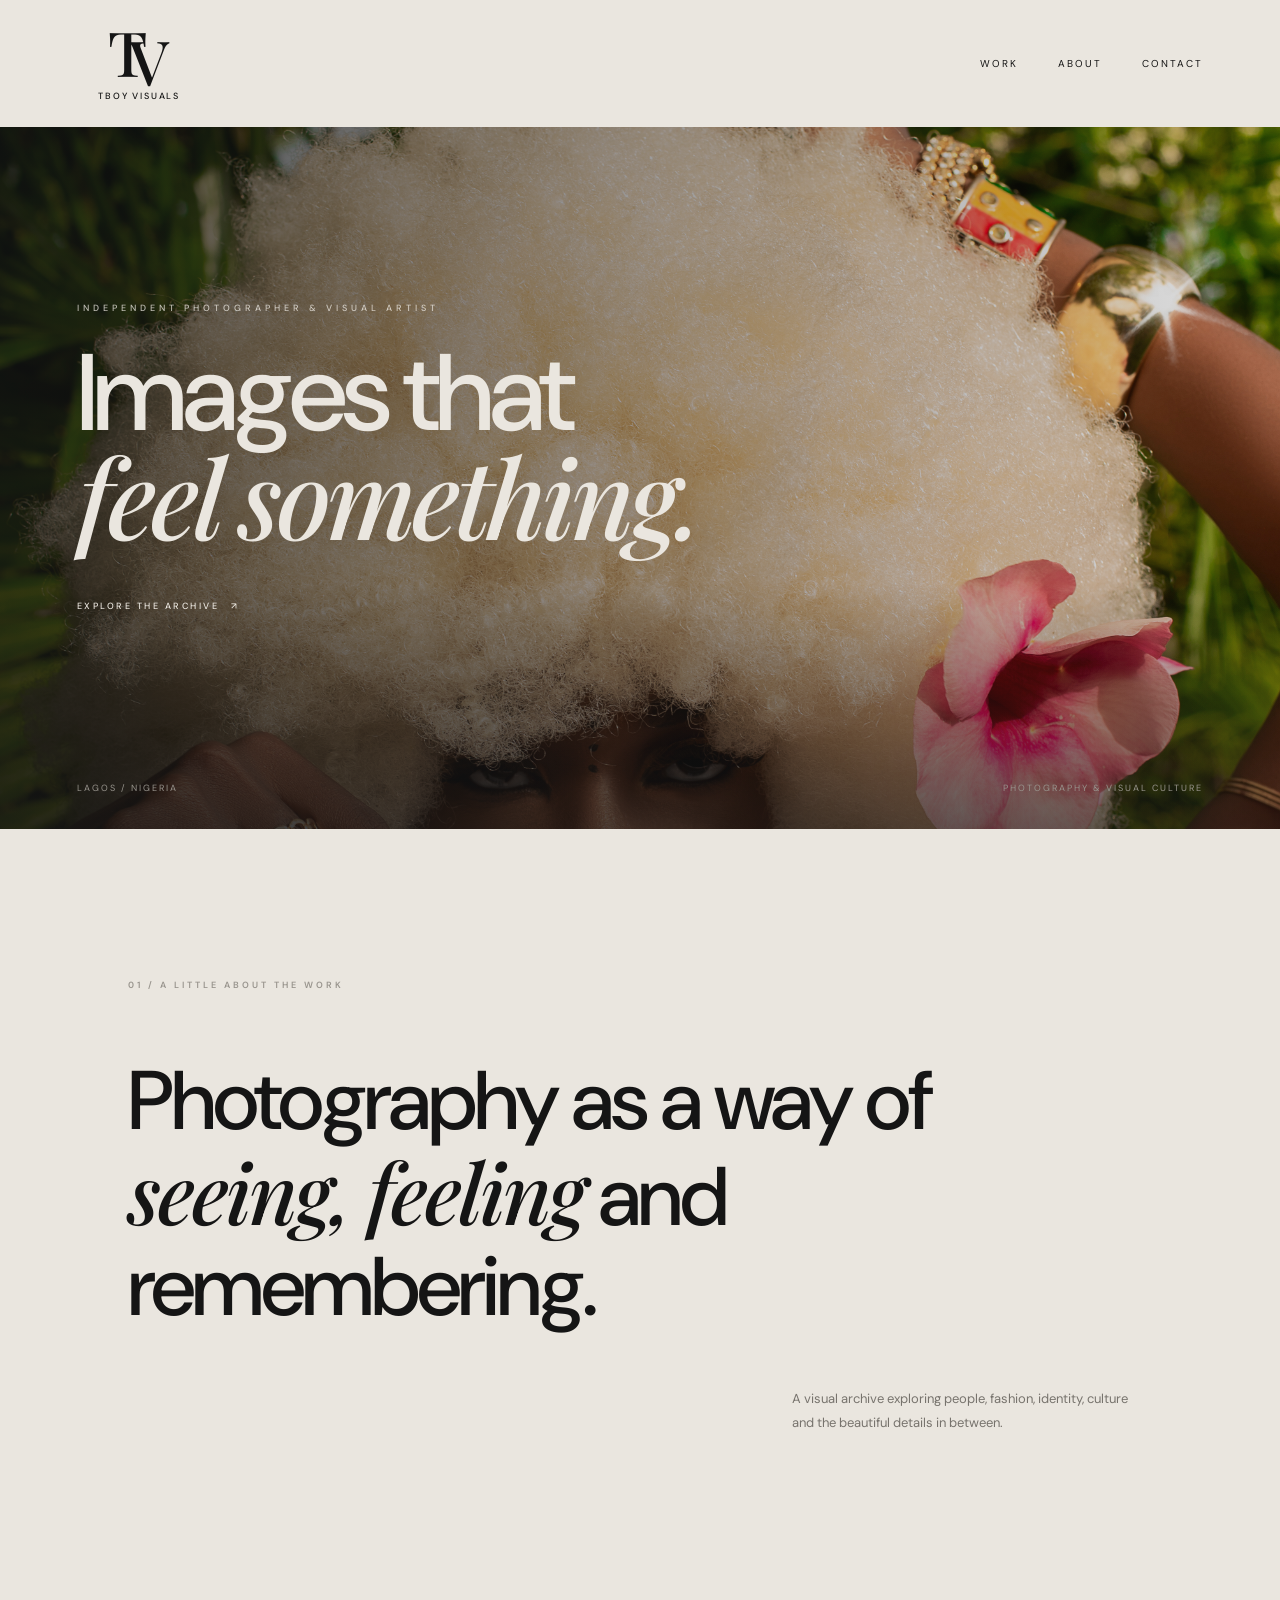
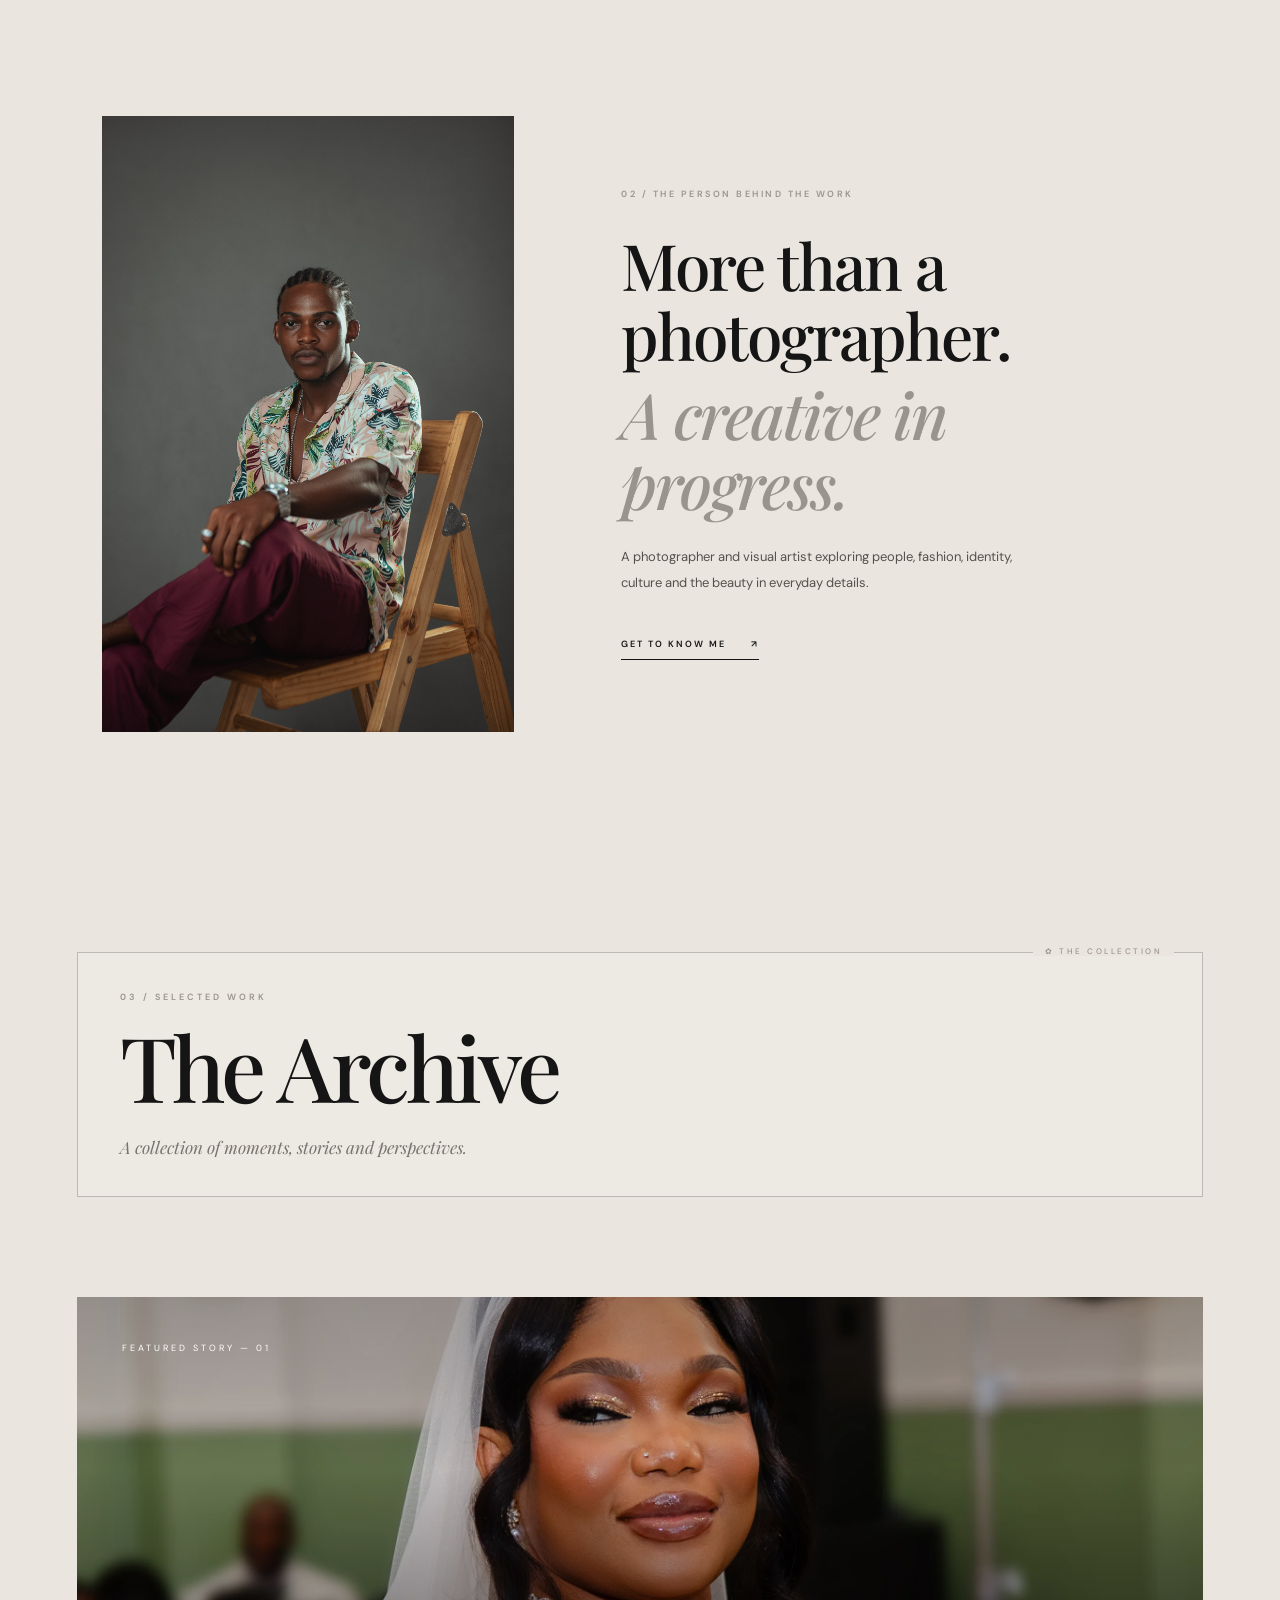
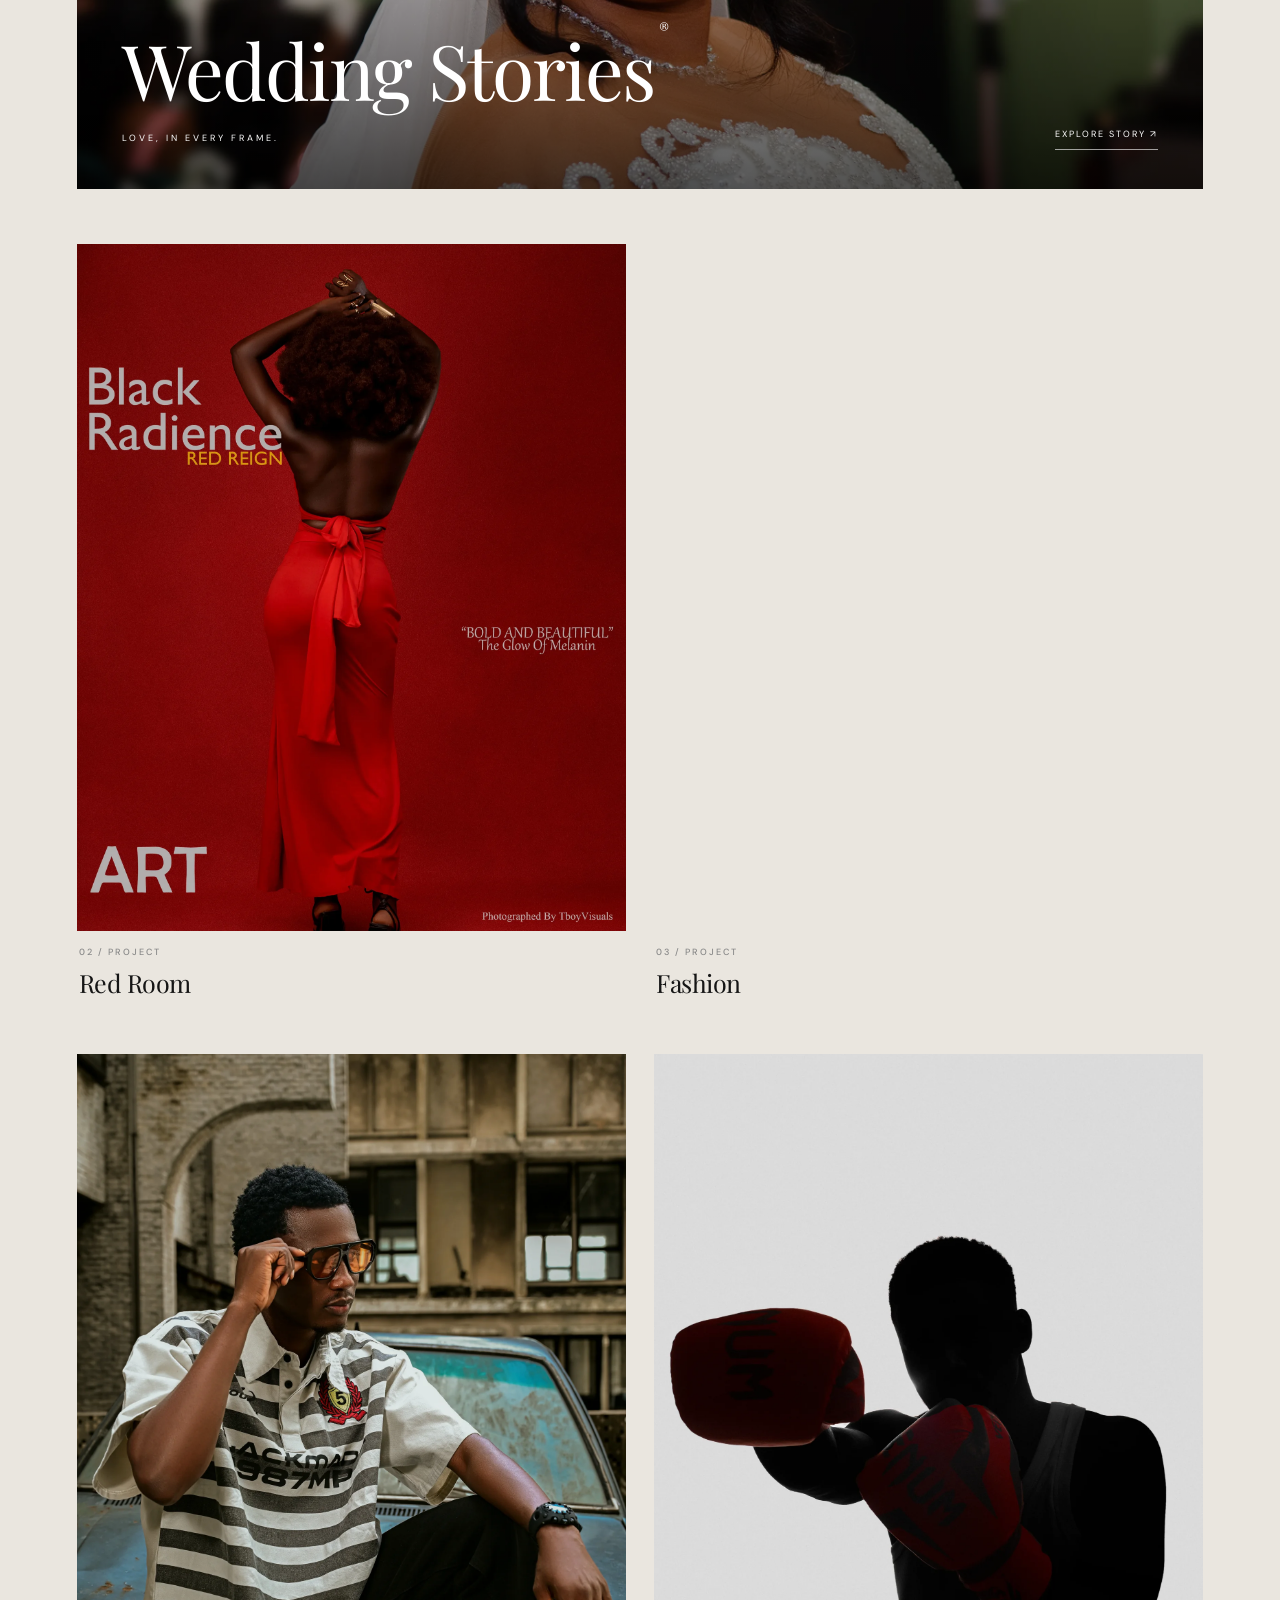
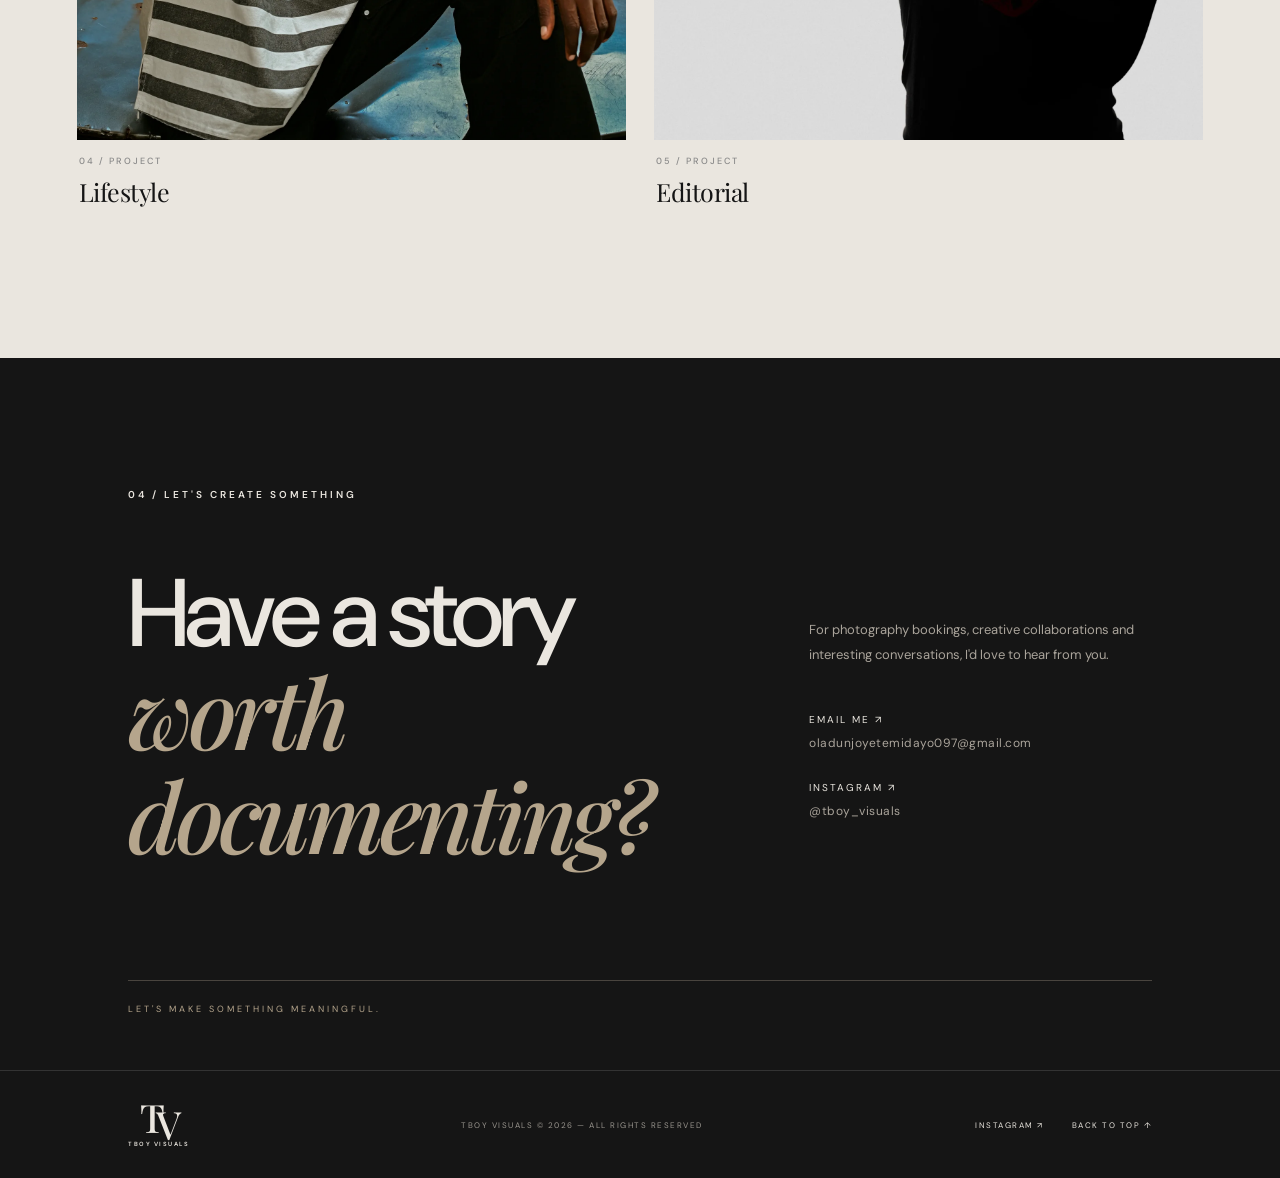
==== commit 878d3e5b: "Optimize homepage hero image loading" ====
--- a/index.html
+++ b/index.html
@@ -1,4 +1,3 @@
-
 <!DOCTYPE html>
 <html lang="en">
 
@@ -21,35 +20,36 @@
     <!-- FAVICON -->
     <link rel="icon" type="image/svg+xml" href="favicon.svg">
 
-    
-<!-- OPEN GRAPH / SOCIAL MEDIA PREVIEW -->
-<meta property="og:type" content="website">
-<meta property="og:title" content="Tboy Visuals | Photography &amp; Visual Art">
-<meta property="og:site_name" content="Tboy Visuals">
-<meta property="og:description" content="A visual archive exploring people, fashion, identity, culture and the beautiful details in between.">
-<meta property="og:url" content="https://tboy-visuals-portfolio.netlify.app/">
-
-<!-- PRIMARY LANDSCAPE SHARE IMAGE -->
-<meta property="og:image" content="https://tboy-visuals-portfolio.netlify.app/images-webp/wedding/DSC_2163.webp">
-<meta property="og:image:width" content="1200">
-<meta property="og:image:height" content="630">
-<meta property="og:image:alt" content="Photography by Tboy Visuals">
-
-<!-- SECONDARY PORTRAIT IMAGE -->
-<meta property="og:image" content="https://tboy-visuals-portfolio.netlify.app/images-webp/11.webp">
-<meta property="og:image:alt" content="Portrait photography by Tboy Visuals">
-
-<!-- TWITTER / X PREVIEW -->
-<meta name="twitter:card" content="summary_large_image">
-<meta name="twitter:title" content="Tboy Visuals | Photography &amp; Visual Art">
-<meta name="twitter:description" content="A visual archive exploring people, fashion, identity, culture and the beautiful details in between.">
-<meta name="twitter:image" content="https://tboy-visuals-portfolio.netlify.app/images-webp/DSC_2163.webp">
+    <!-- PRIORITIZE HERO IMAGE FOR LCP -->
+    <link
+        rel="preload"
+        as="image"
+        href="images/hero.JPG"
+        fetchpriority="high"
+    >
+
+    <!-- OPEN GRAPH / SOCIAL MEDIA PREVIEW -->
+    <meta property="og:type" content="website">
+    <meta property="og:title" content="Tboy Visuals | Photography &amp; Visual Art">
+    <meta property="og:site_name" content="Tboy Visuals">
+    <meta property="og:description" content="A visual archive exploring people, fashion, identity, culture and the beautiful details in between.">
+    <meta property="og:url" content="https://tboy-visuals-portfolio.netlify.app/">
+
+    <!-- PRIMARY LANDSCAPE SHARE IMAGE -->
+    <meta property="og:image" content="https://tboy-visuals-portfolio.netlify.app/images-webp/wedding/DSC_2163.webp">
+    <meta property="og:image:width" content="1200">
+    <meta property="og:image:height" content="630">
+    <meta property="og:image:alt" content="Photography by Tboy Visuals">
+
+    <!-- SECONDARY PORTRAIT IMAGE -->
+    <meta property="og:image" content="https://tboy-visuals-portfolio.netlify.app/images-webp/11.webp">
+    <meta property="og:image:alt" content="Portrait photography by Tboy Visuals">
 
     <!-- TWITTER / X PREVIEW -->
     <meta name="twitter:card" content="summary_large_image">
     <meta name="twitter:title" content="Tboy Visuals | Photography &amp; Visual Art">
     <meta name="twitter:description" content="A visual archive exploring people, fashion, identity, culture and the beautiful details in between.">
-    <meta name="twitter:image" content="https://tboy-visuals-portfolio.netlify.app/images-webp/11.webp">
+    <meta name="twitter:image" content="https://tboy-visuals-portfolio.netlify.app/images-webp/wedding/DSC_2163.webp">
 
     <!-- FONTS -->
     <link rel="preconnect" href="https://fonts.googleapis.com">
@@ -98,6 +98,14 @@
 
     <!-- HERO SECTION -->
     <section class="hero">
+
+        <img
+            class="hero-image"
+            src="images/hero.JPG"
+            alt=""
+            fetchpriority="high"
+            loading="eager"
+        >
 
         <div class="hero-content">
 
--- a/style.css
+++ b/style.css
@@ -180,12 +180,47 @@
 }
 
 /* =================================
-   HERO
+   HERO — OPTIMIZED LCP
 ================================= */
 
 .hero {
     min-height: 78vh;
     max-height: 850px;
+
+    color: var(--cream);
+    padding: 100px 6% 35px;
+
+    display: flex;
+    flex-direction: column;
+    justify-content: space-between;
+
+    position: relative;
+    overflow: hidden;
+    isolation: isolate;
+}
+
+/* HERO PHOTOGRAPH */
+
+.hero-image {
+    position: absolute;
+    inset: 0;
+
+    width: 100%;
+    height: 100%;
+
+    object-fit: cover;
+    object-position: center 40%;
+
+    z-index: -2;
+}
+
+/* DARK GRADIENT OVERLAY */
+
+.hero::before {
+    content: "";
+
+    position: absolute;
+    inset: 0;
 
     background:
         linear-gradient(
@@ -197,23 +232,20 @@
             to top,
             rgba(21, 21, 21, 0.55),
             transparent 35%
-        ),
-        url("images/hero.JPG") center 40% / cover no-repeat;
-
-    color: var(--cream);
-    padding: 100px 6% 35px;
-    display: flex;
-    flex-direction: column;
-    justify-content: space-between;
-    position: relative;
-    overflow: hidden;
-}
+        );
+
+    z-index: -1;
+    pointer-events: none;
+}
+
+/* HERO CONTENT */
 
 .hero-content {
     margin-top: 75px;
     max-width: 850px;
+
     position: relative;
-    z-index: 2;
+    z-index: 1;
 }
 
 .hero-eyebrow,
@@ -248,31 +280,42 @@
     font-weight: 500;
 }
 
+/* HERO LINK */
+
 .hero-link {
     display: inline-flex;
     align-items: center;
     gap: 12px;
+
     margin-top: 45px;
     margin-bottom: 35px;
     padding-bottom: 8px;
+
     color: var(--cream);
     text-decoration: none;
+
     font-size: 9px;
     font-weight: 500;
     letter-spacing: 2.5px;
+
     position: relative;
 }
 
 .hero-link::after {
     content: "";
+
     position: absolute;
     left: 0;
     bottom: 0;
+
     width: 100%;
     height: 1px;
+
     background: var(--cream);
+
     transform: scaleX(0);
     transform-origin: right;
+
     transition: transform 0.4s cubic-bezier(.2,.7,.2,1);
 }
 
@@ -281,14 +324,19 @@
     transform-origin: left;
 }
 
+/* HERO FOOTER */
+
 .hero-bottom {
     display: flex;
     justify-content: space-between;
+
     color: var(--muted);
     font-size: 9px;
     letter-spacing: 2px;
-}
-
+
+    position: relative;
+    z-index: 1;
+}
 /* DESKTOP HERO */
 
 @media (min-width: 769px) {
@@ -352,9 +400,7 @@
     background: var(--cream);
 }
 
-/* ==========================================
-   ARCHIVE HEADING — FRAMED EDITORIAL PANEL
-========================================== */
+/* ARCHIVE HEADING */
 
 .section-heading {
     position: relative;
@@ -555,7 +601,6 @@
     color: var(--muted);
 }
 
-
 /* =================================
    CONTACT — EDITORIAL LAYOUT
 ================================= */
@@ -636,7 +681,6 @@
 /* MOBILE CONTACT */
 
 @media (max-width: 600px) {
-
     .contact {
         padding: 95px 7% 40px;
     }
@@ -667,7 +711,6 @@
         letter-spacing: 2px;
     }
 }
-
 
 /* =================================
    FOOTER — EDITORIAL SIGNATURE
@@ -764,7 +807,6 @@
 /* MOBILE FOOTER */
 
 @media (max-width: 600px) {
-
     .footer {
         padding: 30px 7%;
         flex-direction: column;
@@ -787,85 +829,23 @@
     }
 }
 
-
-/* =================================
-   CINEMATIC PAGE TRANSITIONS
-================================= */
+/* ==========================================
+   CLEAN PAGE TRANSITIONS
+   REMOVED INITIAL PAGE FLASH
+========================================== */
 
 body {
     opacity: 1;
-    transform: scale(1);
-    filter: blur(0);
-
-    transition:
-        opacity 0.35s ease,
-        transform 0.35s ease,
-        filter 0.35s ease;
-
-    animation: pageReveal 0.8s ease both;
-}
-
-@keyframes pageReveal {
-    from {
-        opacity: 0;
-        transform: scale(0.99);
-        filter: blur(5px);
-    }
-
-    to {
-        opacity: 1;
-        transform: scale(1);
-        filter: blur(0);
-    }
-}
-
-body.page-exit {
-    opacity: 0;
-    transform: scale(0.99);
-    filter: blur(2px);
-}
-
-@media (prefers-reduced-motion: reduce) {
-    body {
-        animation: none;
-        transition: none;
-    }
-}
-
-/* NATIVE PAGE TRANSITIONS */
+    transform: none;
+    filter: none;
+    animation: none;
+    transition: none;
+}
+
+/* DISABLE COMPETING NATIVE TRANSITIONS */
 
 @view-transition {
-    navigation: auto;
-}
-
-::view-transition-old(root) {
-    animation: page-out 0.35s ease both;
-}
-
-::view-transition-new(root) {
-    animation: page-in 0.45s ease both;
-}
-
-@keyframes page-out {
-    to {
-        opacity: 0;
-        transform: scale(0.985);
-        filter: blur(3px);
-    }
-}
-
-@keyframes page-in {
-    from {
-        opacity: 0;
-        transform: scale(1.015);
-        filter: blur(3px);
-    }
-
-    to {
-        opacity: 1;
-        transform: scale(1);
-        filter: blur(0);
-    }
+    navigation: none;
 }
 
 /* =================================
@@ -1034,155 +1014,155 @@
         margin-top: 0;
     }
 
-    
-/* =================================
-   MOBILE ABOUT — EDITORIAL LAYOUT
-================================= */
-
-.about-profile {
-    padding: 85px 7% 100px;
-    display: grid;
-    grid-template-columns: repeat(2, minmax(0, 1fr));
-    column-gap: 0;
-    row-gap: 0;
-    align-items: start;
-}
-
-/* PORTRAIT */
-
-.about-image {
-    grid-column: 1 / 3;
-    grid-row: 1;
-    width: 74%;
-    max-width: none;
-    position: relative;
-    z-index: 1;
-    margin-left: -12px;
-}
-
-.about-image img {
-    display: block;
-    width: 100%;
-    height: auto;
-    object-fit: cover;
-}
-
-.about-image-caption {
-    margin-top: 12px;
-    font-size: 7px;
-    letter-spacing: 2px;
-}
-
-/* ALLOW CONTENT TO FOLLOW THE GRID */
-
-.about-content {
-    display: contents;
-}
-
-/* HEADING — OVERLAPPING THE PORTRAIT */
-.about-heading {
-    grid-column: 2;
-    grid-row: 1;
-    position: relative;
-    z-index: 2;
-    margin-top: 65px;
-    margin-left: -20px;
-    padding: 20px 0 20px 15px;
-    background: var(--cream);
-}
-
-.about-content .section-label {
-    font-size: 7px;
-    line-height: 1.8;
-    letter-spacing: 1.5px;
-    margin-bottom: 18px;
-}
-
-.about-content h2 {
-    font-size: clamp(27px, 7.5vw, 37px);
-    line-height: 1.08;
-    letter-spacing: -1.8px;
-    margin-bottom: 0;
-}
-
-.about-content h2 em {
-    display: block;
-    margin-top: 5px;
-}
-
-/* STAGGERED BODY TEXT */
-
-.about-description {
-    grid-column: 1 / 3;
-    grid-row: 2;
-    width: 100%;
-    max-width: none;
-    margin-top: 55px;
-}
-
-.about-description p {
-    font-size: 13px;
-    font-weight: 600;
-    line-height: 1.9;
-    letter-spacing: 0.1px;
-    color: #55514c;
-    margin-bottom: 30px;
-}
-
-/* FIRST PARAGRAPH */
-
-.about-description p:first-child {
-    width: 83%;
-    margin-left: auto;
-    text-align: left;
-}
-
-/* SECOND PARAGRAPH */
-
-.about-description p:nth-child(2) {
-    width: 84%;
-    margin-left: 0;
-    margin-top: 35px;
-}
-
-/* QUOTE — EDITORIAL FEATURE */
-
-.about-quote {
-    width: 92%;
-    max-width: none;
-    margin: 55px 0 45px auto;
-    padding: 18px 0 18px 18px;
-    border-left: 2px solid var(--accent);
-    font-family: 'Playfair Display', serif;
-    font-size: 19px;
-    font-weight: 700;
-    font-style: italic;
-    line-height: 1.7;
-    color: var(--dark);
-}
-
-/* CLOSING SIGNATURE */
-
-.about-description .about-signature {
-    width: 78%;
-    margin: 45px 0 0 8%;
-    font-family: 'Playfair Display', serif;
-    font-size: 18px;
-    font-weight: 700;
-    font-style: italic;
-    line-height: 1.8;
-    color: var(--dark);
-}
-
-/* FOOTNOTE */
-
-.about-number {
-    grid-column: 1 / 3;
-    grid-row: 3;
-    margin-top: 45px;
-    font-size: 8px;
-    letter-spacing: 2px;
-}
+    /* =================================
+       MOBILE ABOUT — EDITORIAL LAYOUT
+    ================================= */
+
+    .about-profile {
+        padding: 85px 7% 100px;
+        display: grid;
+        grid-template-columns: repeat(2, minmax(0, 1fr));
+        column-gap: 0;
+        row-gap: 0;
+        align-items: start;
+    }
+
+    /* PORTRAIT */
+
+    .about-image {
+        grid-column: 1 / 3;
+        grid-row: 1;
+        width: 74%;
+        max-width: none;
+        position: relative;
+        z-index: 1;
+        margin-left: -12px;
+    }
+
+    .about-image img {
+        display: block;
+        width: 100%;
+        height: auto;
+        object-fit: cover;
+    }
+
+    .about-image-caption {
+        margin-top: 12px;
+        font-size: 7px;
+        letter-spacing: 2px;
+    }
+
+    /* ALLOW CONTENT TO FOLLOW THE GRID */
+
+    .about-content {
+        display: contents;
+    }
+
+    /* HEADING — OVERLAPPING THE PORTRAIT */
+
+    .about-heading {
+        grid-column: 2;
+        grid-row: 1;
+        position: relative;
+        z-index: 2;
+        margin-top: 65px;
+        margin-left: -20px;
+        padding: 20px 0 20px 15px;
+        background: var(--cream);
+    }
+
+    .about-content .section-label {
+        font-size: 7px;
+        line-height: 1.8;
+        letter-spacing: 1.5px;
+        margin-bottom: 18px;
+    }
+
+    .about-content h2 {
+        font-size: clamp(27px, 7.5vw, 37px);
+        line-height: 1.08;
+        letter-spacing: -1.8px;
+        margin-bottom: 0;
+    }
+
+    .about-content h2 em {
+        display: block;
+        margin-top: 5px;
+    }
+
+    /* STAGGERED BODY TEXT */
+
+    .about-description {
+        grid-column: 1 / 3;
+        grid-row: 2;
+        width: 100%;
+        max-width: none;
+        margin-top: 55px;
+    }
+
+    .about-description p {
+        font-size: 13px;
+        font-weight: 600;
+        line-height: 1.9;
+        letter-spacing: 0.1px;
+        color: #55514c;
+        margin-bottom: 30px;
+    }
+
+    /* FIRST PARAGRAPH */
+
+    .about-description p:first-child {
+        width: 83%;
+        margin-left: auto;
+        text-align: left;
+    }
+
+    /* SECOND PARAGRAPH */
+
+    .about-description p:nth-child(2) {
+        width: 84%;
+        margin-left: 0;
+        margin-top: 35px;
+    }
+
+    /* QUOTE — EDITORIAL FEATURE */
+
+    .about-quote {
+        width: 92%;
+        max-width: none;
+        margin: 55px 0 45px auto;
+        padding: 18px 0 18px 18px;
+        border-left: 2px solid var(--accent);
+        font-family: 'Playfair Display', serif;
+        font-size: 19px;
+        font-weight: 700;
+        font-style: italic;
+        line-height: 1.7;
+        color: var(--dark);
+    }
+
+    /* CLOSING SIGNATURE */
+
+    .about-description .about-signature {
+        width: 78%;
+        margin: 45px 0 0 8%;
+        font-family: 'Playfair Display', serif;
+        font-size: 18px;
+        font-weight: 700;
+        font-style: italic;
+        line-height: 1.8;
+        color: var(--dark);
+    }
+
+    /* FOOTNOTE */
+
+    .about-number {
+        grid-column: 1 / 3;
+        grid-row: 3;
+        margin-top: 45px;
+        font-size: 8px;
+        letter-spacing: 2px;
+    }
 
     /* CONTACT */
 
@@ -1200,9 +1180,7 @@
         gap: 20px;
         font-size: 7px;
     }
-
-}
-
+}
 
 /* =================================
    ABOUT PAGE PREVIEW
@@ -1312,8 +1290,10 @@
     .about-preview-content > p:not(.section-label) {
         font-size: 12px;
     }
-
-}
+}
+
+/* ABOUT PAGE FOOTER */
+
 @media (max-width: 600px) {
 
     .about-page-footer {
@@ -1330,11 +1310,13 @@
     }
 
     /* REMOVE THE DIVIDER */
+
     .about-page .about-instagram::before {
         display: none;
     }
 
     /* INSTAGRAM ICON */
+
     .about-page .about-instagram svg {
         display: block;
         width: 17px;
@@ -1343,6 +1325,7 @@
     }
 
     /* HOVER AND TAP EFFECT */
+
     .about-page .about-instagram:hover {
         opacity: 0.6;
         transform: translateX(5px);
@@ -1353,7 +1336,6 @@
         transform: translateX(3px);
     }
 }
-
 
 /* ==========================================
    FEATURED WEDDING STORY
@@ -1493,9 +1475,7 @@
         margin-top: 17px;
         font-size: 13px;
     }
-
-}
-
+}
 
 /* ==========================================
    TBOY VISUALS — PROJECT GALLERY
@@ -1610,7 +1590,6 @@
     .gallery-item:hover .gallery-caption span {
         transform: none;
     }
-
 }
 
 /* ==========================================
@@ -1674,7 +1653,6 @@
         font-size: 8px;
         letter-spacing: 1px;
     }
-
 }
 
 /* ==========================================
@@ -1723,5 +1701,4 @@
     select {
         font-size: 14px !important;
     }
-
-}
+}
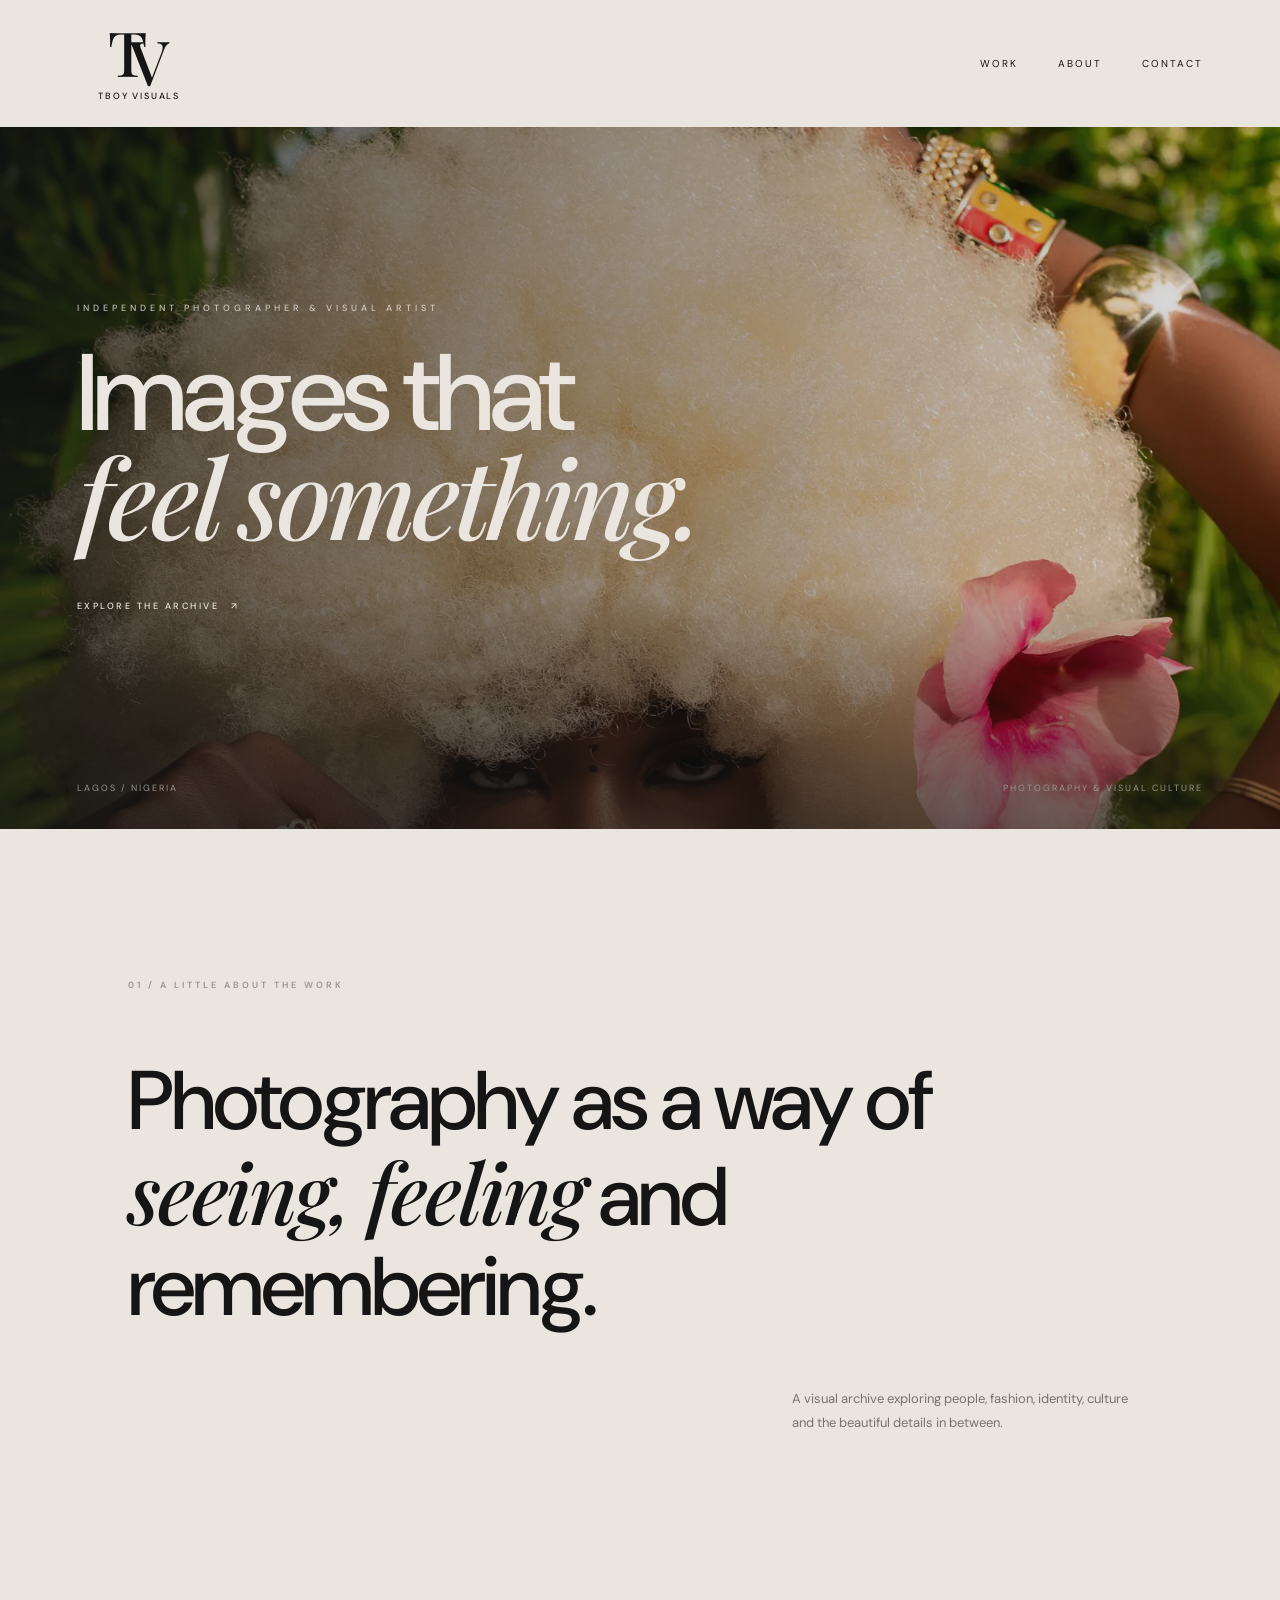
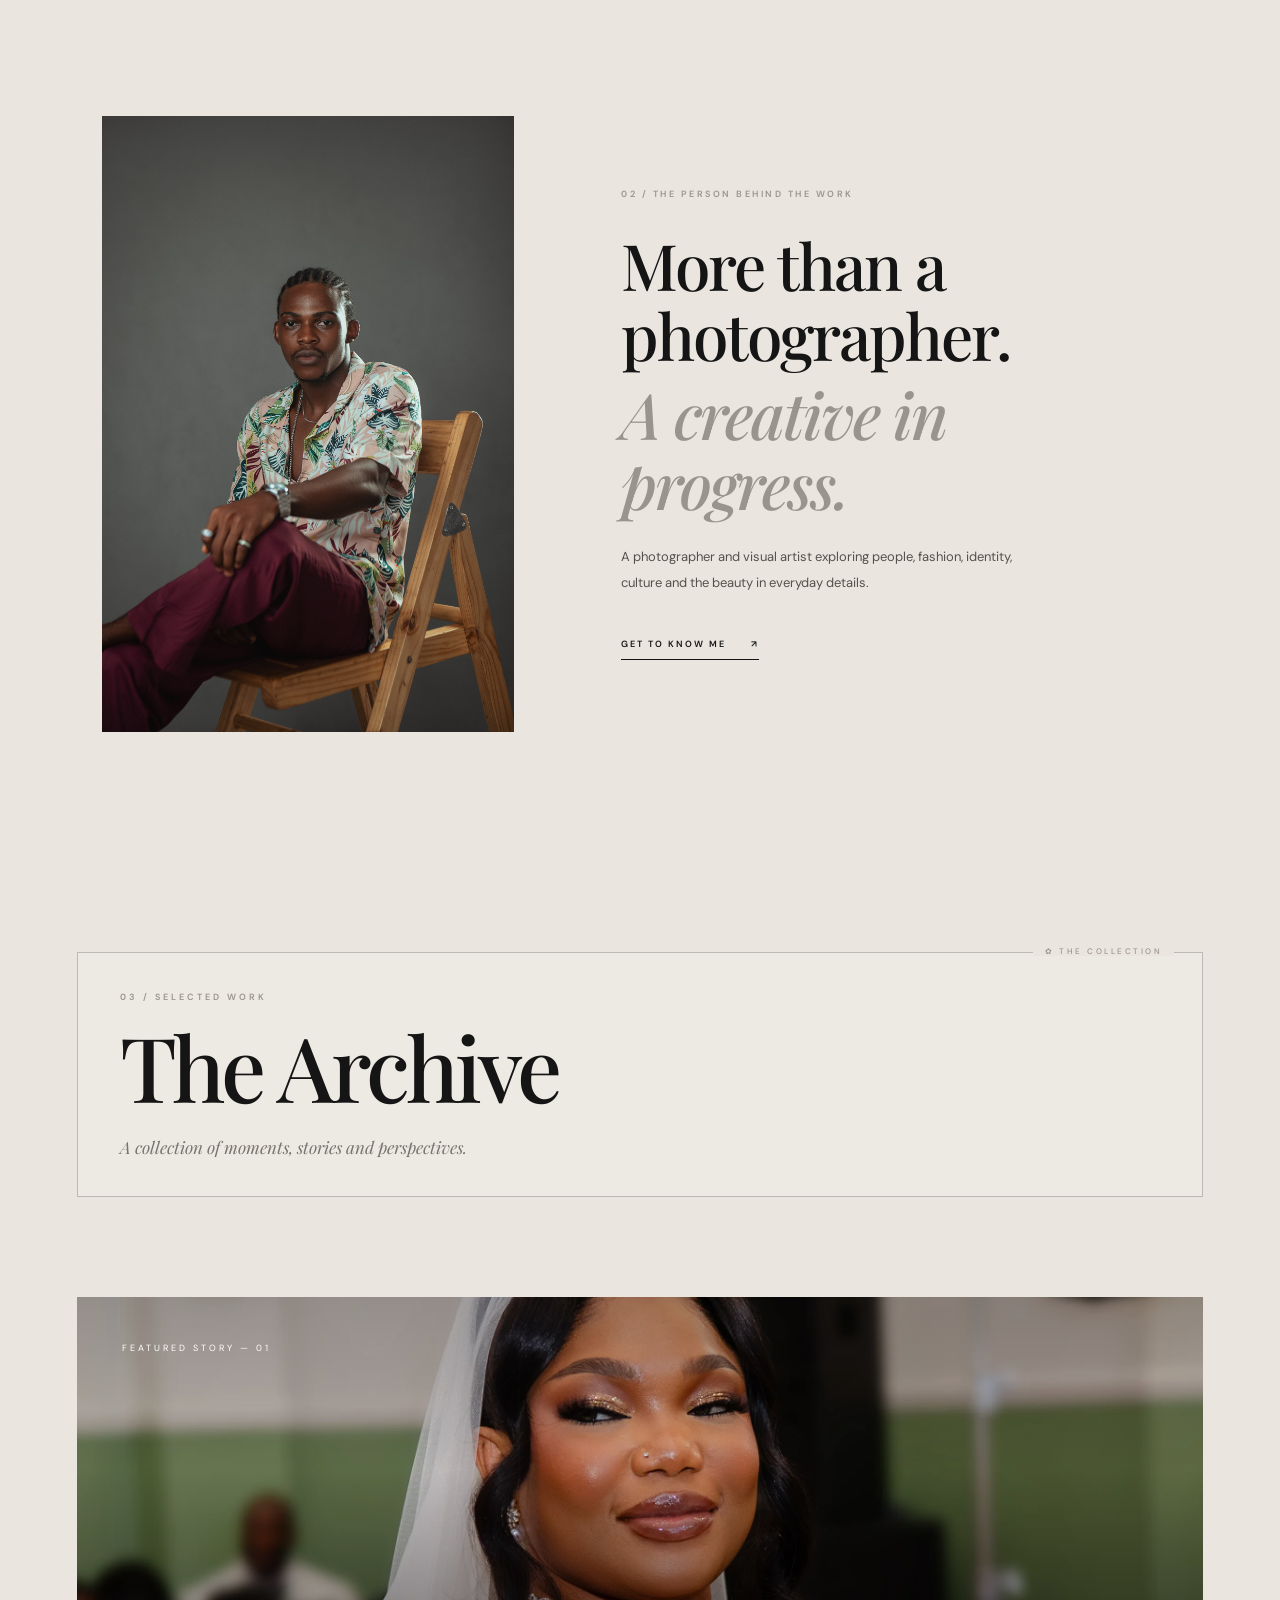
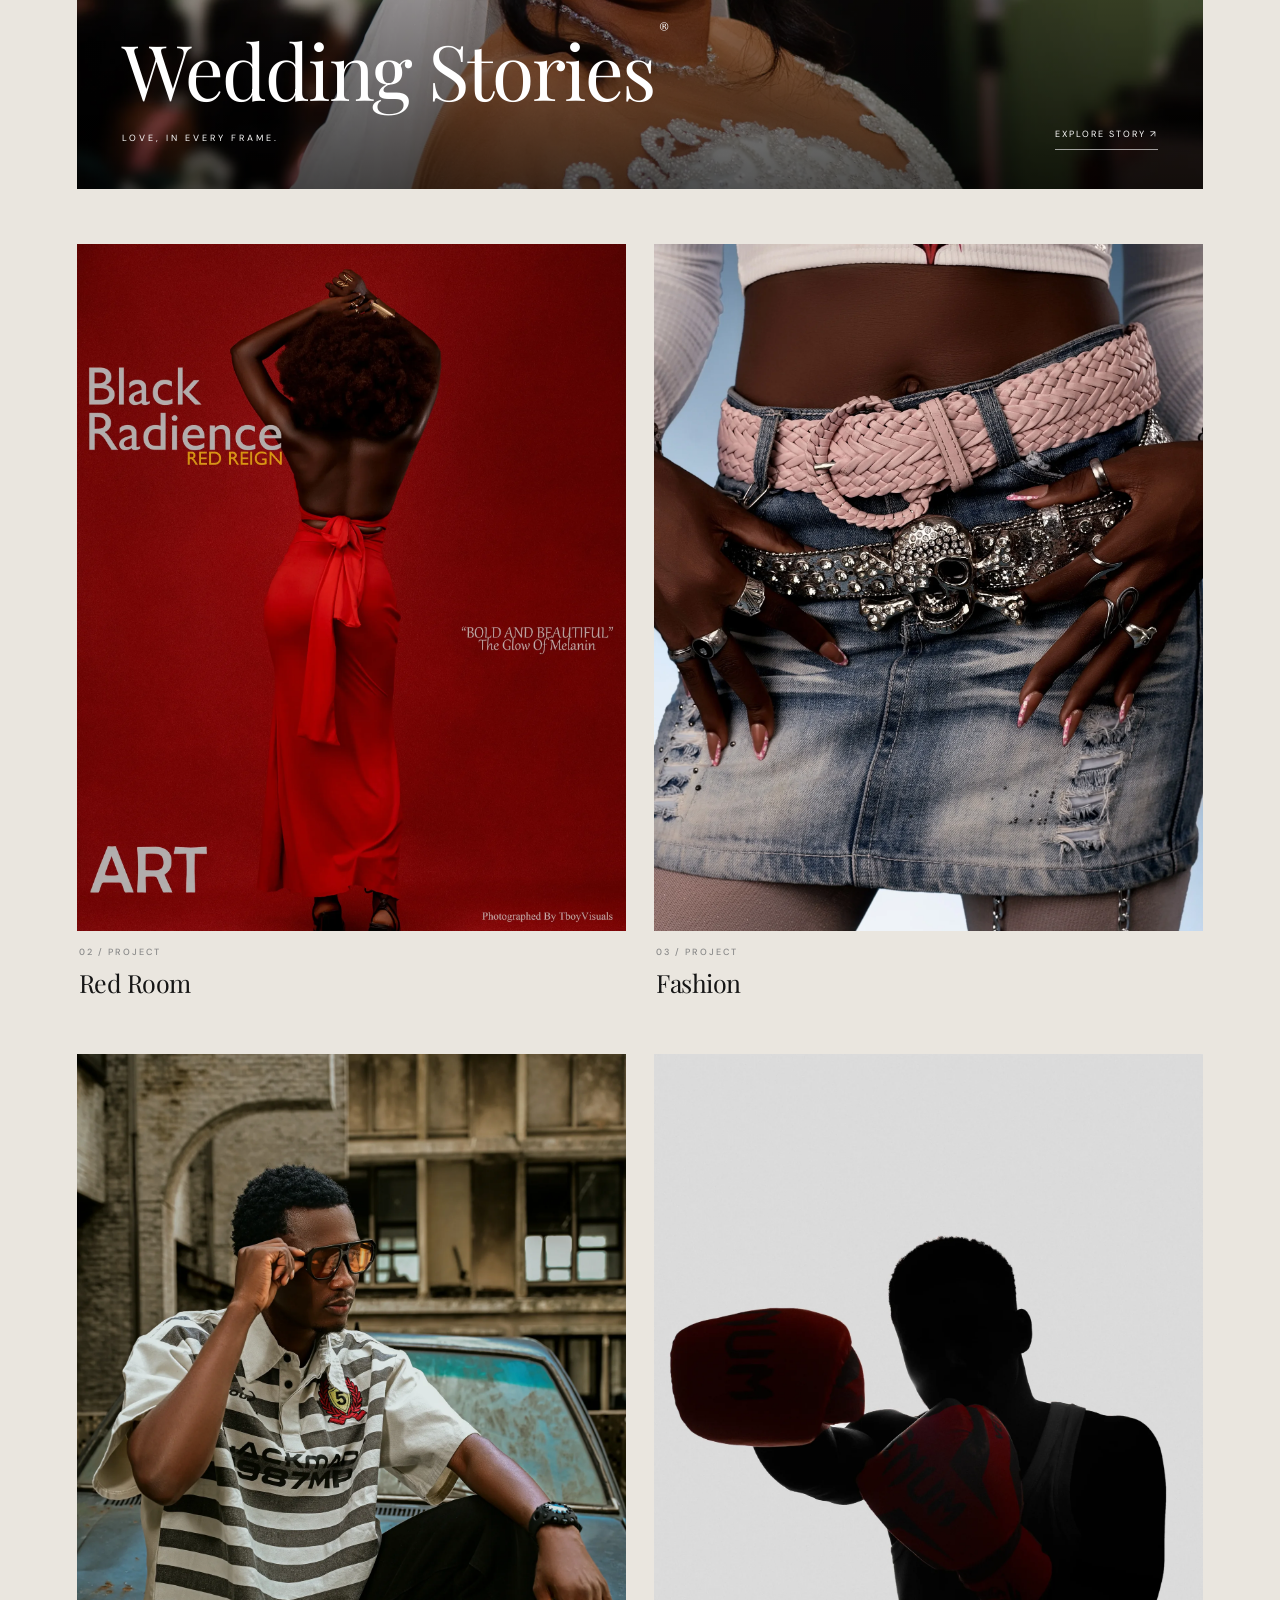
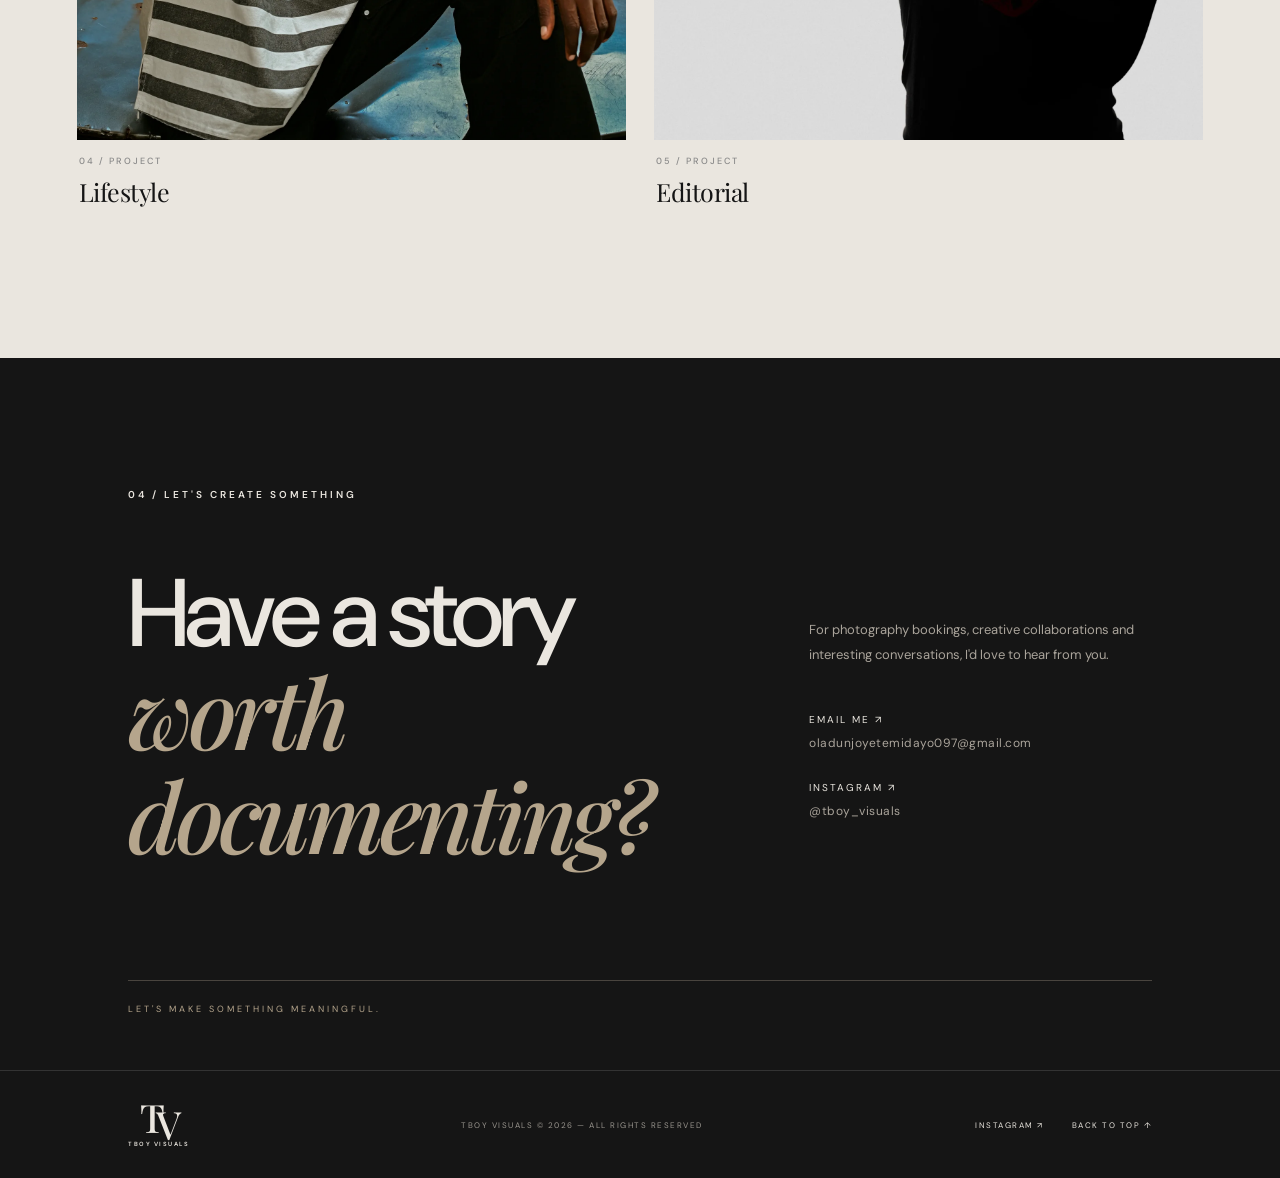
==== commit 4c7eec7e: "Optimize homepage hero images and improve performance" ====
--- a/index.html
+++ b/index.html
@@ -20,11 +20,17 @@
     <!-- FAVICON -->
     <link rel="icon" type="image/svg+xml" href="favicon.svg">
 
-    <!-- PRIORITIZE HERO IMAGE FOR LCP -->
+    <!-- PRIORITIZE RESPONSIVE HERO IMAGE FOR LCP -->
     <link
         rel="preload"
         as="image"
-        href="images/hero.JPG"
+        href="images/hero-1600.webp"
+        imagesrcset="
+            images/hero-860.webp 860w,
+            images/hero-1600.webp 1600w,
+            images/hero-2400.webp 2400w
+        "
+        imagesizes="100vw"
         fetchpriority="high"
     >
 
@@ -101,10 +107,19 @@
 
         <img
             class="hero-image"
-            src="images/hero.JPG"
+            src="images/hero-1600.webp"
+            srcset="
+                images/hero-860.webp 860w,
+                images/hero-1600.webp 1600w,
+                images/hero-2400.webp 2400w
+            "
+            sizes="100vw"
             alt=""
             fetchpriority="high"
             loading="eager"
+            decoding="async"
+            width="860"
+            height="1344"
         >
 
         <div class="hero-content">
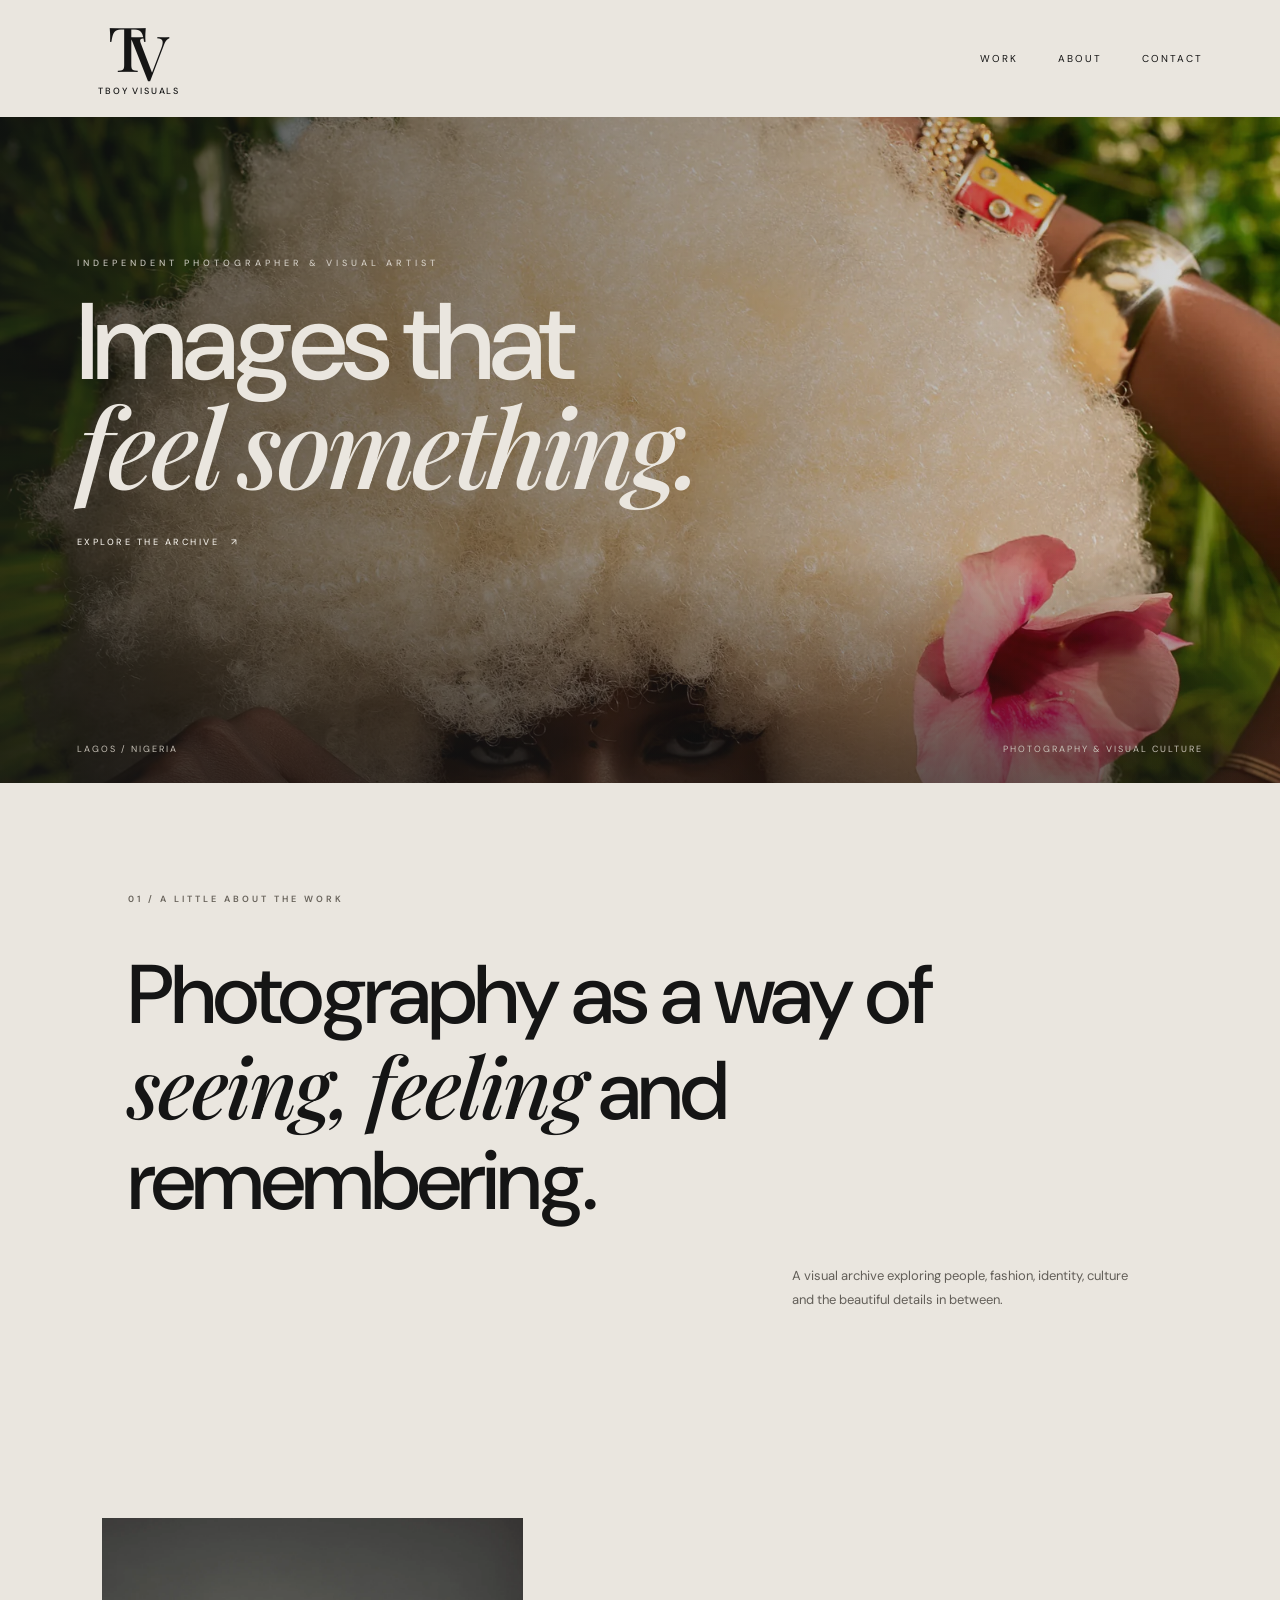
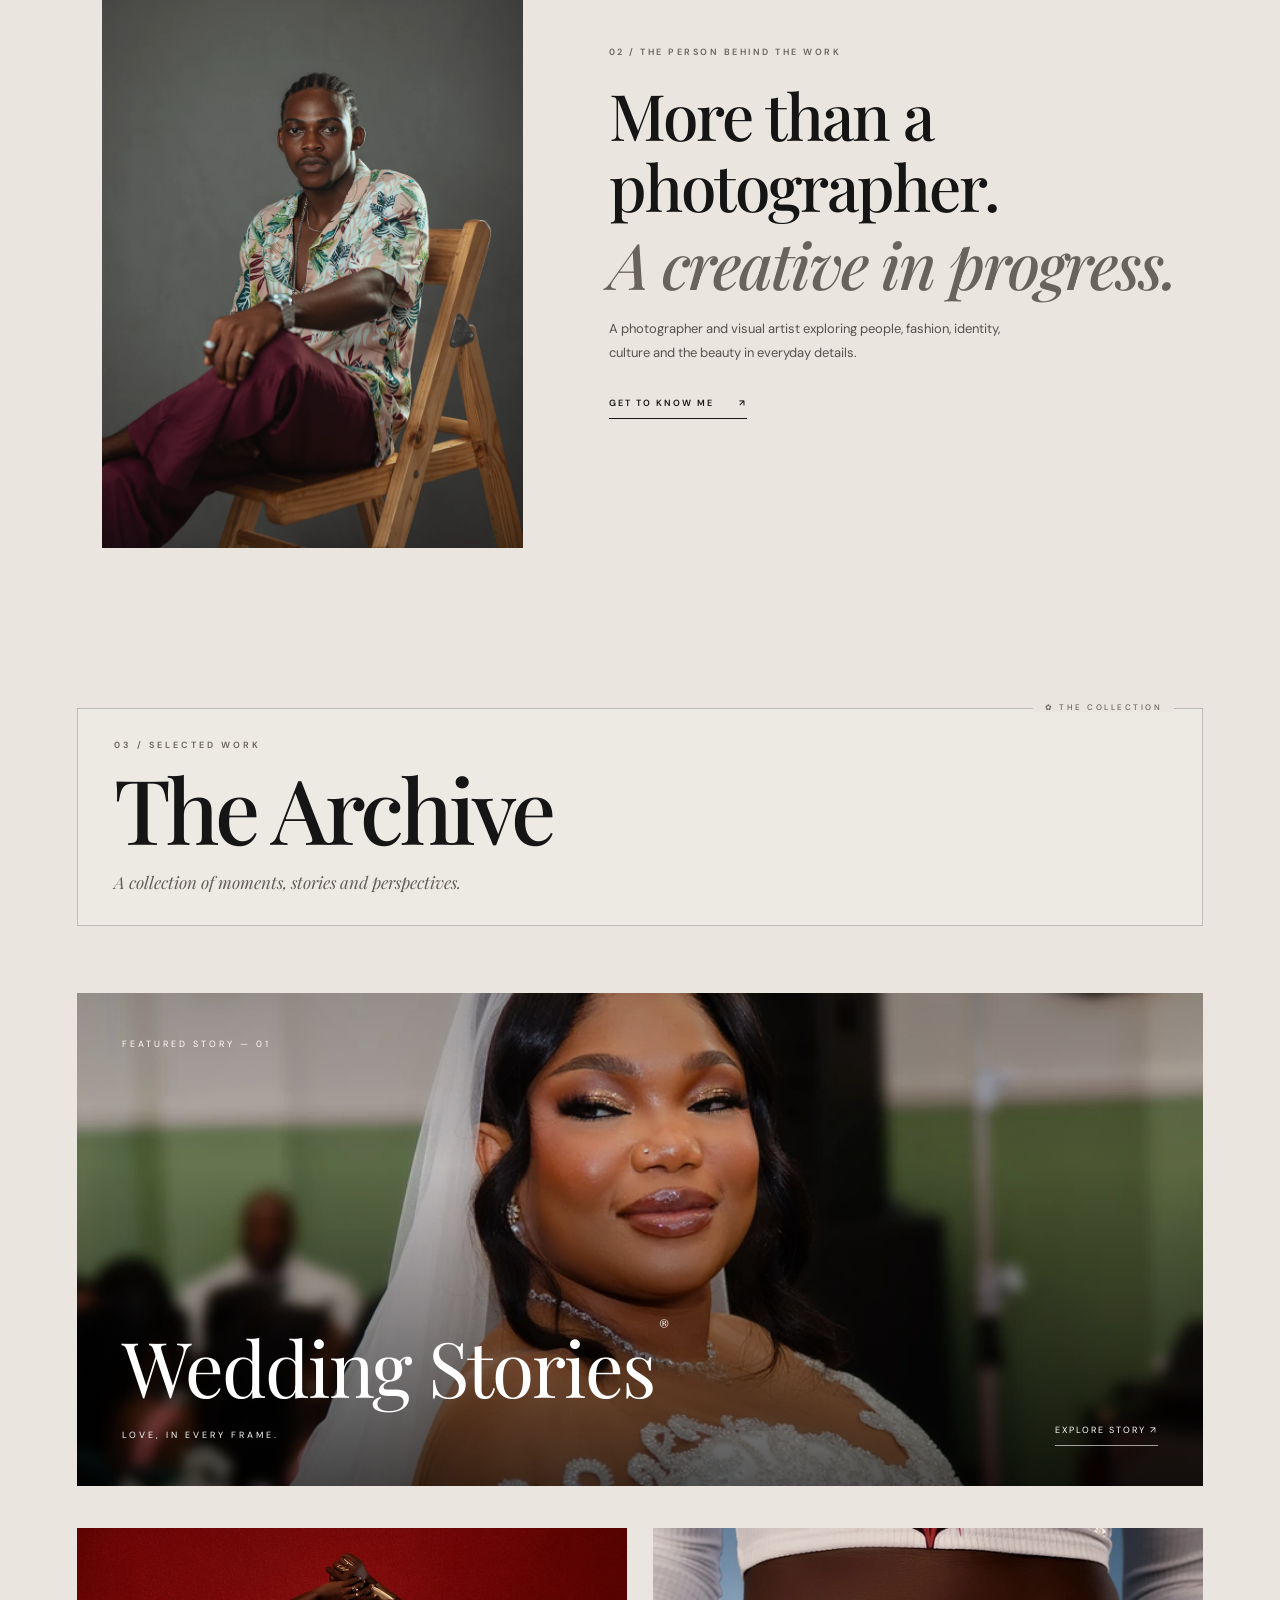
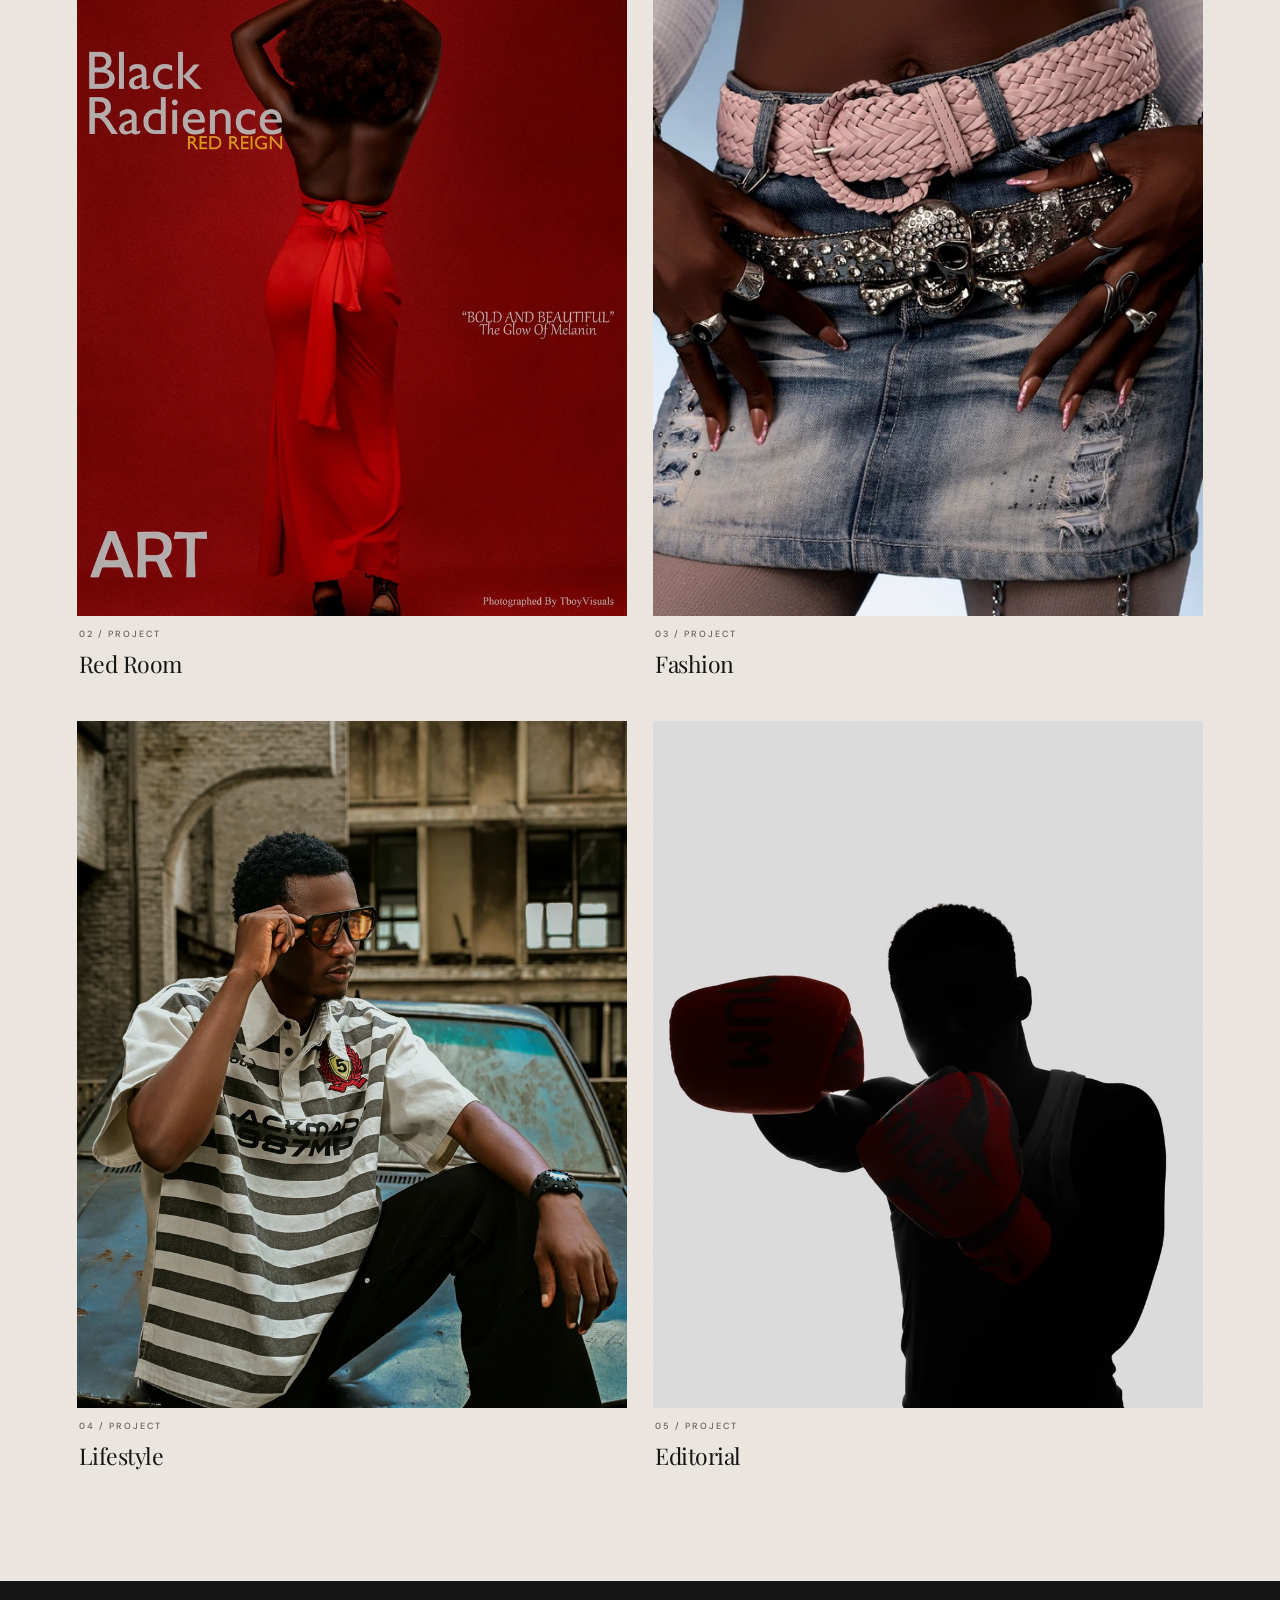
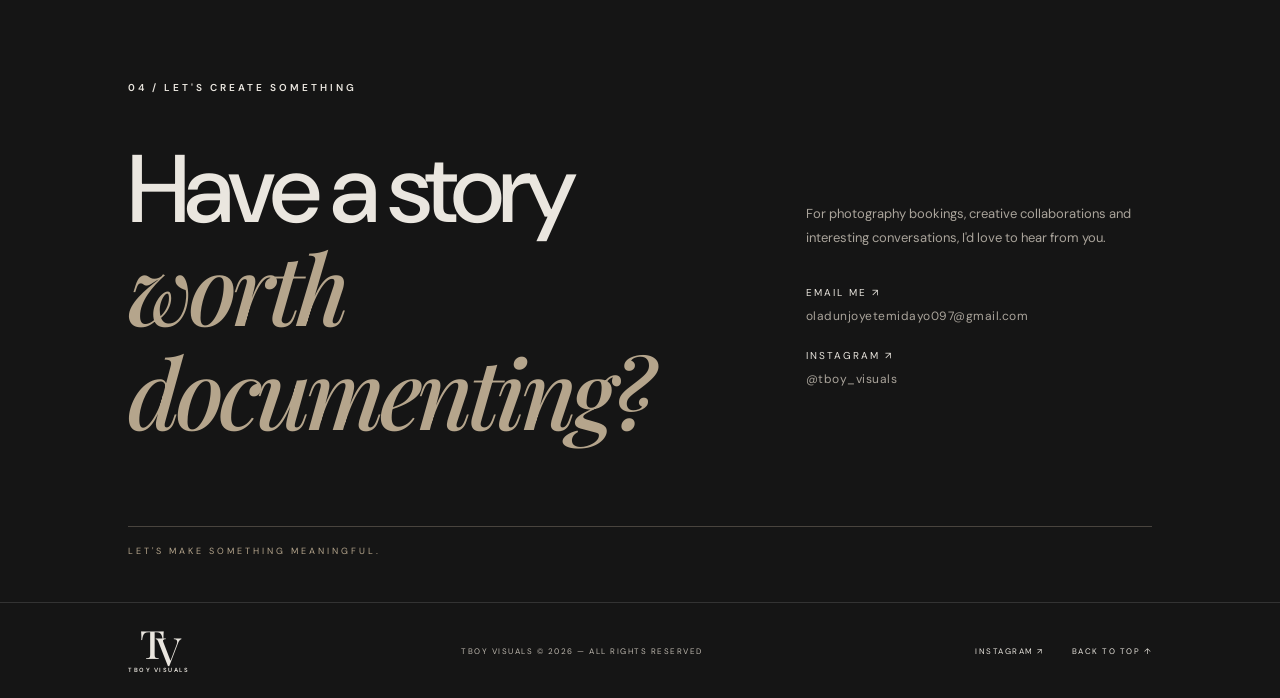
==== commit 2921f56c: "Final website refinements" ====
--- a/index.html
+++ b/index.html
@@ -1,3 +1,4 @@
+
 <!DOCTYPE html>
 <html lang="en">
 
@@ -60,8 +61,7 @@
     <!-- FONTS -->
     <link rel="preconnect" href="https://fonts.googleapis.com">
     <link rel="preconnect" href="https://fonts.gstatic.com" crossorigin>
-
-    <link href="https://fonts.googleapis.com/css2?family=DM+Sans:wght@400;500;600;700&family=Playfair+Display:ital,wght@0,400;0,500;1,400;1,500&display=swap" rel="stylesheet">
+<link href="https://fonts.googleapis.com/css2?family=DM+Sans:wght@400;500;600;700&family=Playfair+Display:ital,wght@0,400;0,500;0,600;0,700;1,400;1,500;1,600;1,700&display=swap" rel="stylesheet">
 
     <!-- MAIN STYLESHEET -->
     <link rel="stylesheet" href="style.css">
@@ -101,335 +101,382 @@
 
     </header>
 
-
-    <!-- HERO SECTION -->
-    <section class="hero">
-
-        <img
-            class="hero-image"
-            src="images/hero-1600.webp"
-            srcset="
-                images/hero-860.webp 860w,
-                images/hero-1600.webp 1600w,
-                images/hero-2400.webp 2400w
-            "
-            sizes="100vw"
-            alt=""
-            fetchpriority="high"
-            loading="eager"
-            decoding="async"
-            width="860"
-            height="1344"
-        >
-
-        <div class="hero-content">
-
-            <p class="hero-eyebrow">
-                INDEPENDENT PHOTOGRAPHER &amp; VISUAL ARTIST
+    <!-- MAIN CONTENT -->
+    <main id="main">
+
+        <!-- HERO SECTION -->
+        <section class="hero">
+
+            <img
+                class="hero-image"
+                src="images/hero-1600.webp"
+                srcset="
+                    images/hero-860.webp 860w,
+                    images/hero-1600.webp 1600w,
+                    images/hero-2400.webp 2400w
+                "
+                sizes="100vw"
+                alt=""
+                fetchpriority="high"
+                loading="eager"
+                decoding="async"
+                width="860"
+                height="1344"
+            >
+
+            <div class="hero-content">
+
+                <p class="hero-eyebrow">
+                    INDEPENDENT PHOTOGRAPHER &amp; VISUAL ARTIST
+                </p>
+
+                <h1>
+                    Images that<br>
+                    <em>feel something.</em>
+                </h1>
+
+                <a href="#work" class="hero-link">
+                    EXPLORE THE ARCHIVE <span>↗</span>
+                </a>
+
+            </div>
+
+            <div class="hero-bottom">
+
+                <span>LAGOS / NIGERIA</span>
+                <span>PHOTOGRAPHY &amp; VISUAL CULTURE</span>
+
+            </div>
+
+        </section>
+
+        <!-- INTRODUCTION -->
+        <section class="intro">
+
+            <p class="section-label">
+                01 / A LITTLE ABOUT THE WORK
             </p>
 
-            <h1>
-                Images that<br>
-                <em>feel something.</em>
-            </h1>
-
-            <a href="#work" class="hero-link">
-                EXPLORE THE ARCHIVE <span>↗</span>
-            </a>
-
-        </div>
-
-        <div class="hero-bottom">
-
-            <span>LAGOS / NIGERIA</span>
-            <span>PHOTOGRAPHY &amp; VISUAL CULTURE</span>
-
-        </div>
-
-    </section>
-
-
-    <!-- INTRODUCTION -->
-    <section class="intro">
-
-        <p class="section-label">
-            01 / A LITTLE ABOUT THE WORK
-        </p>
-
-        <h2>
-            Photography as a way of
-            <em>seeing, feeling</em> and
-            remembering.
-        </h2>
-
-        <p class="intro-description">
-            A visual archive exploring people, fashion, identity,
-            culture and the beautiful details in between.
-        </p>
-
-    </section>
-
-
-    <!-- ABOUT PREVIEW -->
-    <section class="about-preview" id="about">
-
-        <div class="about-preview-image">
-
-            <img
-                src="images-webp/ADE_4602.jpg.jpg"
-                alt="Portrait of the photographer behind Tboy Visuals"
-                loading="lazy"
-            >
-
-        </div>
-
-        <div class="about-preview-content">
-
-            <p class="section-label">
-                02 / THE PERSON BEHIND THE WORK
+            <h2>
+                Photography as a way of
+                <em>seeing, feeling</em> and
+                remembering.
+            </h2>
+
+            <p class="intro-description">
+                A visual archive exploring people, fashion, identity,
+                culture and the beautiful details in between.
             </p>
 
-            <h2>
-                More than a photographer.
-                <em>A creative in progress.</em>
-            </h2>
-
-            <p>
-                A photographer and visual artist exploring people,
-                fashion, identity, culture and the beauty in
-                everyday details.
-            </p>
-
-            <a href="about.html" class="about-preview-link">
-                GET TO KNOW ME <span>↗</span>
-            </a>
-
-        </div>
-
-    </section>
-
-
-    <!-- SELECTED WORK -->
-    <section class="work" id="work">
-
-        <div class="section-heading">
-
-            <div>
+        </section>
+
+        <!-- ABOUT PREVIEW -->
+        <section class="about-preview" id="about">
+
+            <div class="about-preview-image">
+
+                <img
+                    src="images-webp/ADE_4602-hq-1200.webp"
+                    srcset="
+                        images-webp/ADE_4602-hq-900.webp 900w,
+                        images-webp/ADE_4602-hq-1200.webp 1200w,
+                        images-webp/ADE_4602-hq-1600.webp 1600w,
+                        images-webp/ADE_4602-hq-1800.webp 1800w
+                    "
+                    sizes="(max-width: 600px) 100vw, 50vw"
+                    alt="Portrait of the photographer behind Tboy Visuals"
+                    width="900"
+                    height="1349"
+                    loading="lazy"
+                    decoding="async"
+                >
+
+            </div>
+
+            <div class="about-preview-content">
 
                 <p class="section-label">
-                    03 / SELECTED WORK
+                    02 / THE PERSON BEHIND THE WORK
                 </p>
 
                 <h2>
-                    The Archive<span>®</span>
+                    More than a photographer.
+                    <em>A creative in progress.</em>
                 </h2>
 
-            </div>
-
-            <p>
-                A collection of moments, stories and perspectives.
-            </p>
-
-        </div>
-
-
-        <!-- PROJECT GALLERY -->
-        <div class="gallery">
-
-
-            <!-- FEATURED PROJECT 01 — WEDDING STORIES -->
-            <a href="project/wedding.html" class="wedding-feature">
-
-                <div class="wedding-feature-image">
+                <p>
+                    A photographer and visual artist exploring people,
+                    fashion, identity, culture and the beauty in
+                    everyday details.
+                </p>
+
+                <a href="about.html" class="about-preview-link">
+                    GET TO KNOW ME <span>↗</span>
+                </a>
+
+            </div>
+
+        </section>
+
+        <!-- SELECTED WORK -->
+        <section class="work" id="work">
+
+            <div class="section-heading">
+
+                <div>
+
+                    <p class="section-label">
+                        03 / SELECTED WORK
+                    </p>
+
+                    <h2>
+                        The Archive<span>®</span>
+                    </h2>
+
+                </div>
+
+                <p>
+                    A collection of moments, stories and perspectives.
+                </p>
+
+            </div>
+
+            <!-- PROJECT GALLERY -->
+            <div class="gallery">
+
+                <!-- FEATURED PROJECT 01 — WEDDING STORIES -->
+                <a href="project/wedding.html" class="wedding-feature">
+
+                    <div class="wedding-feature-image">
+
+                        <img
+                            src="images-webp/wedding/1-hq-1200.webp"
+                            srcset="
+                                images-webp/wedding/1-hq-900.webp 900w,
+                                images-webp/wedding/1-hq-1200.webp 1200w,
+                                images-webp/wedding/1-hq-1600.webp 1600w,
+                                images-webp/wedding/1-hq-1800.webp 1800w
+                            "
+                            sizes="(max-width: 600px) 100vw, 60vw"
+                            alt="Wedding Stories by Tboy Visuals"
+                            width="900"
+                            height="596"
+                            loading="lazy"
+                            decoding="async"
+                        >
+
+                    </div>
+
+                    <div class="wedding-feature-overlay">
+
+                        <span class="wedding-feature-number">
+                            FEATURED STORY — 01
+                        </span>
+
+                        <div class="wedding-feature-bottom">
+
+                            <h3>
+                                Wedding Stories<span>®</span>
+                            </h3>
+
+                            <p>
+                                LOVE, IN EVERY FRAME.
+                            </p>
+
+                        </div>
+
+                        <span class="wedding-feature-enter">
+                            EXPLORE STORY ↗
+                        </span>
+
+                    </div>
+
+                </a>
+
+                <!-- PROJECT 02 — RED ROOM -->
+                <a href="project/red-room.html" class="gallery-item item-one">
 
                     <img
-                        src="images-webp/wedding/1.webp"
-                        alt="Wedding Stories by Tboy Visuals"
+                        src="images-webp/red-room/cover1-hq-1200.webp"
+                        srcset="
+                            images-webp/red-room/cover1-hq-900.webp 900w,
+                            images-webp/red-room/cover1-hq-1200.webp 1200w,
+                            images-webp/red-room/cover1-hq-1600.webp 1600w,
+                            images-webp/red-room/cover1-hq-1800.webp 1800w
+                        "
+                        sizes="(max-width: 600px) 50vw, 33vw"
+                        alt="The Red Room"
+                        width="900"
+                        height="1273"
                         loading="lazy"
                         decoding="async"
                     >
 
+                    <div class="gallery-caption">
+
+                        <span class="gallery-caption-number">02 / PROJECT</span>
+
+                        <h3>Red Room</h3>
+
+                    </div>
+
+                </a>
+
+                <!-- PROJECT 03 — FASHION -->
+                <a href="project/fashion.html" class="gallery-item item-two">
+
+                    <img
+                        src="images-webp/fashion/cover-hq-1200.webp"
+                        srcset="
+                            images-webp/fashion/cover-hq-900.webp 900w,
+                            images-webp/fashion/cover-hq-1200.webp 1200w,
+                            images-webp/fashion/cover-hq-1600.webp 1600w,
+                            images-webp/fashion/cover-hq-1800.webp 1800w
+                        "
+                        sizes="(max-width: 600px) 60vw, 33vw"
+                        alt="Fashion photography"
+                        width="900"
+                        height="786"
+                        loading="lazy"
+                        decoding="async"
+                    >
+
+                    <div class="gallery-caption">
+
+                        <span class="gallery-caption-number">03 / PROJECT</span>
+
+                        <h3>Fashion</h3>
+
+                    </div>
+
+                </a>
+
+                <!-- PROJECT 04 — LIFESTYLE -->
+                <a href="project/lifestyle.html" class="gallery-item item-three">
+
+                    <img
+                        src="images-webp/lifestyles/cover-hq-1200.webp"
+                        srcset="
+                            images-webp/lifestyles/cover-hq-900.webp 900w,
+                            images-webp/lifestyles/cover-hq-1200.webp 1200w,
+                            images-webp/lifestyles/cover-hq-1600.webp 1600w,
+                            images-webp/lifestyles/cover-hq-1800.webp 1800w
+                        "
+                        sizes="(max-width: 600px) 50vw, 33vw"
+                        alt="Lifestyle photography"
+                        width="900"
+                        height="1350"
+                        loading="lazy"
+                        decoding="async"
+                    >
+
+                    <div class="gallery-caption">
+
+                        <span class="gallery-caption-number">04 / PROJECT</span>
+
+                        <h3>Lifestyle</h3>
+
+                    </div>
+
+                </a>
+
+                <!-- PROJECT 05 — EDITORIAL -->
+                <a href="project/editorial.html" class="gallery-item item-four">
+
+                    <img
+                        src="images-webp/Editorial/cover-hq-1200.webp"
+                        srcset="
+                            images-webp/Editorial/cover-hq-900.webp 900w,
+                            images-webp/Editorial/cover-hq-1200.webp 1200w,
+                            images-webp/Editorial/cover-hq-1600.webp 1600w,
+                            images-webp/Editorial/cover-hq-1800.webp 1800w
+                        "
+                        sizes="(max-width: 600px) 50vw, 33vw"
+                        alt="Editorial photography"
+                        width="900"
+                        height="1349"
+                        loading="lazy"
+                        decoding="async"
+                    >
+
+                    <div class="gallery-caption">
+
+                        <span class="gallery-caption-number">05 / PROJECT</span>
+
+                        <h3>Editorial</h3>
+
+                    </div>
+
+                </a>
+
+            </div>
+
+        </section>
+
+        <!-- CONTACT -->
+        <section class="contact" id="contact">
+
+            <p class="section-label">
+                04 / LET'S CREATE SOMETHING
+            </p>
+
+            <div class="contact-layout">
+
+                <div class="contact-heading">
+
+                    <h2>
+                        Have a story<br>
+                        <em>worth documenting?</em>
+                    </h2>
+
                 </div>
 
-                <div class="wedding-feature-overlay">
-
-                    <span class="wedding-feature-number">
-                        FEATURED STORY — 01
-                    </span>
-
-                    <div class="wedding-feature-bottom">
-
-                        <h3>
-                            Wedding Stories<span>®</span>
-                        </h3>
-
-                        <p>
-                            LOVE, IN EVERY FRAME.
-                        </p>
-
-                    </div>
-
-                    <span class="wedding-feature-enter">
-                        EXPLORE STORY ↗
-                    </span>
+                <div class="contact-details">
+
+                    <p class="contact-intro">
+                        For photography bookings, creative collaborations
+                        and interesting conversations, I'd love to hear from you.
+                    </p>
+
+                    <div class="contact-links">
+
+                        <a href="mailto:oladunjoyetemidayo097@gmail.com">
+
+                            EMAIL ME ↗
+
+                            <span>
+                                oladunjoyetemidayo097@gmail.com
+                            </span>
+
+                        </a>
+
+                        <a
+                            href="https://www.instagram.com/tboy_visuals/"
+                            target="_blank"
+                            rel="noopener noreferrer"
+                        >
+
+                            INSTAGRAM ↗
+
+                            <span>
+                                @tboy_visuals
+                            </span>
+
+                        </a>
+
+                    </div>
 
                 </div>
 
-            </a>
-
-
-            <!-- PROJECT 02 — RED ROOM -->
-            <a href="project/red-room.html" class="gallery-item item-one">
-
-                <img
-                    src="images-webp/red-room/cover1.webp"
-                    alt="The Red Room"
-                    loading="lazy"
-                    decoding="async"
-                >
-
-                <div class="gallery-caption">
-
-                    <span class="gallery-caption-number">02 / PROJECT</span>
-
-                    <h3>Red Room</h3>
-
-                </div>
-
-            </a>
-
-
-            <!-- PROJECT 03 — FASHION -->
-            <a href="project/fashion.html" class="gallery-item item-two">
-
-                <img
-                    src="images-webp/fashion/cover.webp"
-                    alt="Fashion photography"
-                    loading="lazy"
-                    decoding="async"
-                >
-
-                <div class="gallery-caption">
-
-                    <span class="gallery-caption-number">03 / PROJECT</span>
-
-                    <h3>Fashion</h3>
-
-                </div>
-
-            </a>
-
-
-            <!-- PROJECT 04 — LIFESTYLE -->
-            <a href="project/lifestyle.html" class="gallery-item item-three">
-
-                <img
-                    src="images-webp/lifestyles/cover.webp"
-                    alt="Lifestyle photography"
-                    loading="lazy"
-                    decoding="async"
-                >
-
-                <div class="gallery-caption">
-
-                    <span class="gallery-caption-number">04 / PROJECT</span>
-
-                    <h3>Lifestyle</h3>
-
-                </div>
-
-            </a>
-
-
-            <!-- PROJECT 05 — EDITORIAL -->
-            <a href="project/editorial.html" class="gallery-item item-four">
-
-                <img
-                    src="images-webp/Editorial/cover.webp"
-                    alt="Editorial photography"
-                    loading="lazy"
-                    decoding="async"
-                >
-
-                <div class="gallery-caption">
-
-                    <span class="gallery-caption-number">05 / PROJECT</span>
-
-                    <h3>Editorial</h3>
-
-                </div>
-
-            </a>
-
-
-        </div>
-
-    </section>
-
-
-    <!-- CONTACT -->
-    <section class="contact" id="contact">
-
-        <p class="section-label">
-            04 / LET'S CREATE SOMETHING
-        </p>
-
-        <div class="contact-layout">
-
-            <div class="contact-heading">
-
-                <h2>
-                    Have a story<br>
-                    <em>worth documenting?</em>
-                </h2>
-
-            </div>
-
-            <div class="contact-details">
-
-                <p class="contact-intro">
-                    For photography bookings, creative collaborations
-                    and interesting conversations, I'd love to hear from you.
-                </p>
-
-                <div class="contact-links">
-
-                    <a href="mailto:oladunjoyetemidayo097@gmail.com">
-
-                        EMAIL ME ↗
-
-                        <span>
-                            oladunjoyetemidayo097@gmail.com
-                        </span>
-
-                    </a>
-
-                    <a
-                        href="https://www.instagram.com/tboy_visuals/"
-                        target="_blank"
-                        rel="noopener noreferrer"
-                    >
-
-                        INSTAGRAM ↗
-
-                        <span>
-                            @tboy_visuals
-                        </span>
-
-                    </a>
-
-                </div>
-
-            </div>
-
-        </div>
-
-        <p class="contact-signoff">
-            LET'S MAKE SOMETHING MEANINGFUL.
-        </p>
-
-    </section>
-
+            </div>
+
+            <p class="contact-signoff">
+                LET'S MAKE SOMETHING MEANINGFUL.
+            </p>
+
+        </section>
+
+    </main>
 
     <!-- FOOTER -->
     <footer class="footer">
@@ -469,7 +516,6 @@
 
     </footer>
 
-
     <!-- MAIN JAVASCRIPT -->
     <script src="script.js"></script>
 
--- a/style.css
+++ b/style.css
@@ -1,6 +1,3 @@
-
-@import url('https://fonts.googleapis.com/css2?family=DM+Sans:wght@400;500;600;700&family=Playfair+Display:ital,wght@0,500;0,600;0,700;1,500;1,600;1,700&display=swap');
-
 :root {
     --dark: #151515;
     --cream: #eae6df;
@@ -1656,49 +1653,530 @@
 }
 
 /* ==========================================
-   TBOY VISUALS — MOBILE TYPOGRAPHY UPGRADE
+   TBOY VISUALS — REFINED MOBILE TYPOGRAPHY
 ========================================== */
 
 @media (max-width: 650px) {
 
-    /* BODY TEXT */
-
-    p,
-    li {
-        font-size: max(14px, 1em) !important;
+    /* GENERAL BODY TEXT */
+
+    .intro-description,
+    .about-preview-content > p:not(.section-label),
+    .about-description p,
+    .contact-intro {
+        font-size: 14px;
         line-height: 1.85;
     }
 
-    /* SMALL DESCRIPTIONS AND CAPTIONS */
-
-    small,
-    figcaption,
-    .photo-caption,
-    .gallery-caption {
-        font-size: max(11px, 1em) !important;
+    /* MAIN NAVIGATION */
+
+    .nav-links a {
+        font-size: 12px;
+        letter-spacing: 2px;
+    }
+
+    /* HERO */
+
+    .hero-eyebrow {
+        font-size: 9px;
+        letter-spacing: 2.5px;
+    }
+
+    .hero-link {
+        font-size: 10px;
+        letter-spacing: 2px;
+    }
+
+    .hero-bottom {
+        font-size: 8px;
+        line-height: 1.6;
+    }
+
+    /* SECTION LABELS */
+
+    .section-label,
+    .about-content .section-label,
+    .about-preview-content .section-label {
+        font-size: 9px;
         line-height: 1.7;
-    }
-
-    /* BUTTONS AND LINKS */
-
-    button,
-    .button,
-    .btn {
-        font-size: max(12px, 1em) !important;
-    }
-
-    /* NAVIGATION */
-
-    nav a,
-    header a {
-        font-size: max(11px, 1em) !important;
-    }
-
-    /* FORM TEXT */
+        letter-spacing: 2px;
+    }
+
+    /* MAIN HEADINGS */
+
+    .intro h2 {
+        font-size: clamp(40px, 10vw, 56px);
+        line-height: 1.12;
+    }
+
+    .section-heading h2 {
+        font-size: clamp(43px, 11vw, 56px);
+        line-height: 1.05;
+    }
+
+    .about-preview-content h2 {
+        font-size: clamp(36px, 9vw, 48px);
+        line-height: 1.12;
+    }
+
+    /* ABOUT SECTION */
+
+    .about-description p {
+        font-size: 14px;
+        line-height: 1.85;
+    }
+
+    .about-quote {
+        font-size: 19px;
+        line-height: 1.7;
+    }
+
+    .about-description .about-signature {
+        font-size: 19px;
+        line-height: 1.7;
+    }
+
+    /* GALLERY CAPTIONS */
+
+    .gallery-caption-number {
+        font-size: 9px;
+    }
+
+    .gallery-caption h3 {
+        font-size: 19px;
+    }
+
+    .gallery-caption-link {
+        font-size: 9px;
+        letter-spacing: 1px;
+    }
+
+    /* IMAGE CAPTIONS AND FOOTNOTES */
+
+    .about-image-caption,
+    .about-number {
+        font-size: 9px;
+        line-height: 1.6;
+    }
+
+    /* CONTACT */
+
+    .contact-links a {
+        font-size: 11px;
+    }
+
+    .contact-links a span {
+        font-size: 13px;
+    }
+
+    /* FOOTER */
+
+    .footer p {
+        font-size: 8px;
+        line-height: 1.6;
+    }
+
+    .footer-links a {
+        font-size: 9px;
+    }
+
+    /* FORM CONTROLS */
 
     input,
     textarea,
     select {
-        font-size: 14px !important;
-    }
-}
+        font-size: 14px;
+    }
+
+}
+
+/* ==========================================
+   TBOY VISUALS — ACCESSIBILITY CONTRAST FIX
+   NOVEMBER 2026
+========================================== */
+
+/* DARKER MUTED TEXT FOR LIGHT BACKGROUNDS */
+
+:root {
+    --muted: #68635b;
+}
+
+/* INTRODUCTION */
+
+.intro .section-label {
+    color: #68635b;
+}
+
+.intro-description {
+    color: #625e58;
+}
+
+/* ABOUT PREVIEW */
+
+.about-preview-content .section-label {
+    color: #68635b;
+}
+
+.about-preview-content h2 em {
+    color: #68635b;
+}
+
+.about-preview-content > p:not(.section-label) {
+    color: #55514c;
+}
+
+/* ARCHIVE HEADING */
+
+.section-heading::before {
+    color: #68635b;
+}
+
+.section-heading .section-label {
+    color: #68635b;
+}
+
+.section-heading > p {
+    color: #625e58;
+}
+
+/* GALLERY CAPTIONS */
+
+.gallery-caption-number {
+    color: #625e58;
+}
+
+.gallery-caption-link {
+    color: #625e58;
+}
+
+/* ABOUT PROFILE */
+
+.about-image-caption {
+    color: #68635b;
+}
+
+.about-content .section-label {
+    color: #68635b;
+}
+
+.about-number {
+    color: #68635b;
+}
+
+/* KEEP HERO TEXT VISIBLE OVER PHOTOGRAPH */
+
+.hero-bottom {
+    color: #c7c1b7;
+}
+
+/* KEEP FOOTER TEXT VISIBLE ON DARK BACKGROUND */
+
+.footer {
+    color: #bdb7ae;
+}
+
+/* ACCESSIBLE KEYBOARD FOCUS */
+
+a:focus-visible,
+button:focus-visible {
+    outline: 2px solid currentColor;
+    outline-offset: 5px;
+}
+
+/* ==========================================
+   TBOY VISUALS — MOBILE INTRO SPACING REFINEMENT
+========================================== */
+
+@media (max-width: 768px) {
+
+    /* INTRO SECTION */
+
+    .intro {
+        padding: 75px 6% 45px;
+    }
+
+    .intro .section-label {
+        margin-bottom: 30px;
+    }
+
+    .intro-description {
+        margin-top: 25px;
+        max-width: 280px;
+        font-size: 13px;
+        line-height: 1.75;
+    }
+
+    /* ABOUT PREVIEW — IMAGE SECTION */
+
+    .about-preview {
+        padding: 45px 7% 75px;
+        gap: 25px;
+    }
+
+}
+
+/* ==========================================
+   TBOY VISUALS
+   HOMEPAGE — MOBILE SPACING REFINEMENT
+========================================== */
+
+@media (max-width: 768px) {
+
+    /* INTRO SECTION */
+
+    .intro {
+        padding: 60px 6% 35px;
+    }
+
+    .intro .section-label {
+        margin-bottom: 22px;
+    }
+
+    .intro-description {
+        margin-top: 18px;
+        line-height: 1.7;
+    }
+
+    /* ABOUT ME */
+
+    .about-preview {
+        padding: 35px 7% 45px;
+        gap: 20px;
+    }
+
+    .about-preview-content h2 {
+        margin-bottom: 14px;
+    }
+
+    .about-preview-content > p:not(.section-label) {
+        line-height: 1.75;
+    }
+
+    /* ARCHIVE / SELECTED WORK */
+
+    .work {
+        padding-top: 45px;
+        padding-bottom: 55px;
+    }
+
+    .section-heading {
+        margin-bottom: 25px;
+    }
+
+    .section-heading h2 {
+        margin-bottom: 10px;
+    }
+
+    .gallery {
+        row-gap: 22px;
+        column-gap: 12px;
+    }
+
+    .wedding-feature {
+        margin-top: 12px;
+        margin-bottom: 22px;
+    }
+
+    /* CONTACT */
+
+    .contact {
+        padding-top: 65px;
+        padding-bottom: 65px;
+    }
+
+    .contact-intro {
+        margin-top: 16px;
+        line-height: 1.75;
+    }
+
+    .contact-links {
+        margin-top: 25px;
+    }
+
+    /* FOOTER */
+
+    .footer {
+        padding-top: 22px;
+        padding-bottom: 22px;
+    }
+}
+
+/* SMALLER PHONES */
+
+@media (max-width: 420px) {
+
+    .intro {
+        padding: 50px 6% 28px;
+    }
+
+    .about-preview {
+        padding: 28px 7% 38px;
+        gap: 16px;
+    }
+
+    .work {
+        padding-top: 35px;
+        padding-bottom: 45px;
+    }
+
+    .section-heading {
+        margin-bottom: 20px;
+    }
+
+    .gallery {
+        row-gap: 18px;
+        column-gap: 10px;
+    }
+
+    .contact {
+        padding-top: 50px;
+        padding-bottom: 50px;
+    }
+
+    .footer {
+        padding-top: 18px;
+        padding-bottom: 18px;
+    }
+}
+
+/* ==========================================
+   TBOY VISUALS
+   DESKTOP — HOMEPAGE SPACING REFINEMENT
+   NOVEMBER 2026
+========================================== */
+
+@media (min-width: 769px) {
+
+    /* NAVIGATION */
+
+    .navbar {
+        padding-top: 20px;
+        padding-bottom: 20px;
+    }
+
+    /* HERO */
+
+    .hero {
+        min-height: 74vh;
+        max-height: 800px;
+        padding-top: 85px;
+        padding-bottom: 28px;
+    }
+
+    .hero-content {
+        margin-top: 55px;
+    }
+
+    .hero-eyebrow {
+        margin-bottom: 22px;
+    }
+
+    .hero-link {
+        margin-top: 32px;
+        margin-bottom: 25px;
+    }
+
+    /* INTRODUCTION */
+
+    .intro {
+        padding: 110px 10% 115px;
+    }
+
+    .intro .section-label {
+        margin-bottom: 45px;
+    }
+
+    .intro-description {
+        margin-top: 38px;
+    }
+
+    /* ABOUT PREVIEW */
+
+    .about-preview {
+        padding: 90px 8%;
+        gap: 8%;
+    }
+
+    .about-preview-content .section-label {
+        margin-bottom: 22px;
+    }
+
+    .about-preview-content h2 {
+        margin-bottom: 18px;
+    }
+
+    .about-preview-content > p:not(.section-label) {
+        margin-bottom: 25px;
+        line-height: 1.85;
+    }
+
+    /* SELECTED WORK / ARCHIVE */
+
+    .work {
+        padding: 70px 6% 110px;
+    }
+
+    .section-heading {
+        margin-bottom: 45px;
+        padding: 30px 36px 28px;
+    }
+
+    .section-heading h2 {
+        margin-top: 12px;
+    }
+
+    .section-heading > p {
+        margin-top: 16px;
+    }
+
+    /* PROJECT GALLERY */
+
+    .gallery {
+        gap: 42px 26px;
+    }
+
+    .gallery-caption {
+        padding-top: 12px;
+    }
+
+    .gallery-caption h3 {
+        font-size: 23px;
+    }
+
+    /* FEATURED WEDDING STORY */
+
+    .wedding-feature {
+        margin-top: 22px;
+    }
+
+    /* CONTACT */
+
+    .contact {
+        padding: 100px 10% 45px;
+    }
+
+    .contact-layout {
+        margin-top: 48px;
+        gap: 7%;
+    }
+
+    .contact-intro {
+        margin-bottom: 35px;
+    }
+
+    .contact-links {
+        gap: 25px;
+    }
+
+    .contact-signoff {
+        margin-top: 80px;
+        padding-top: 18px;
+    }
+
+    /* FOOTER */
+
+    .footer {
+        padding-top: 24px;
+        padding-bottom: 24px;
+    }
+}
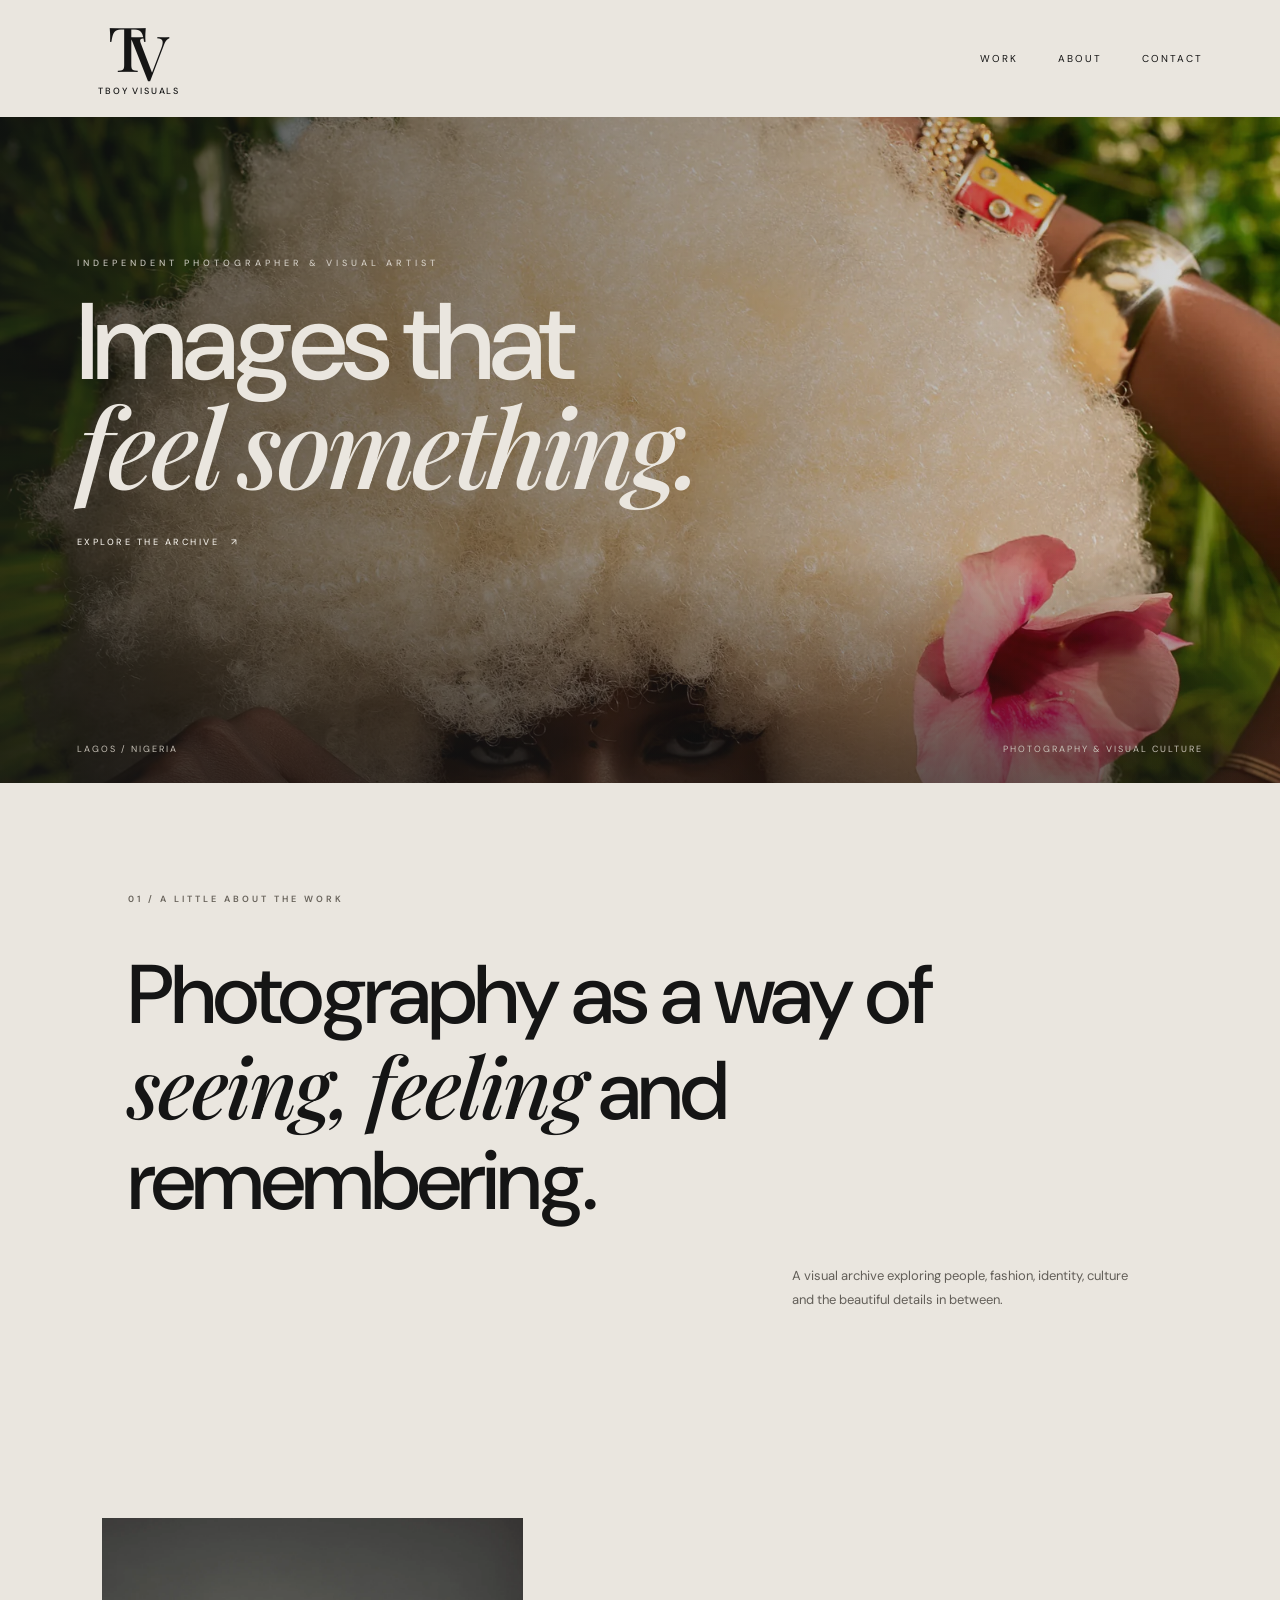
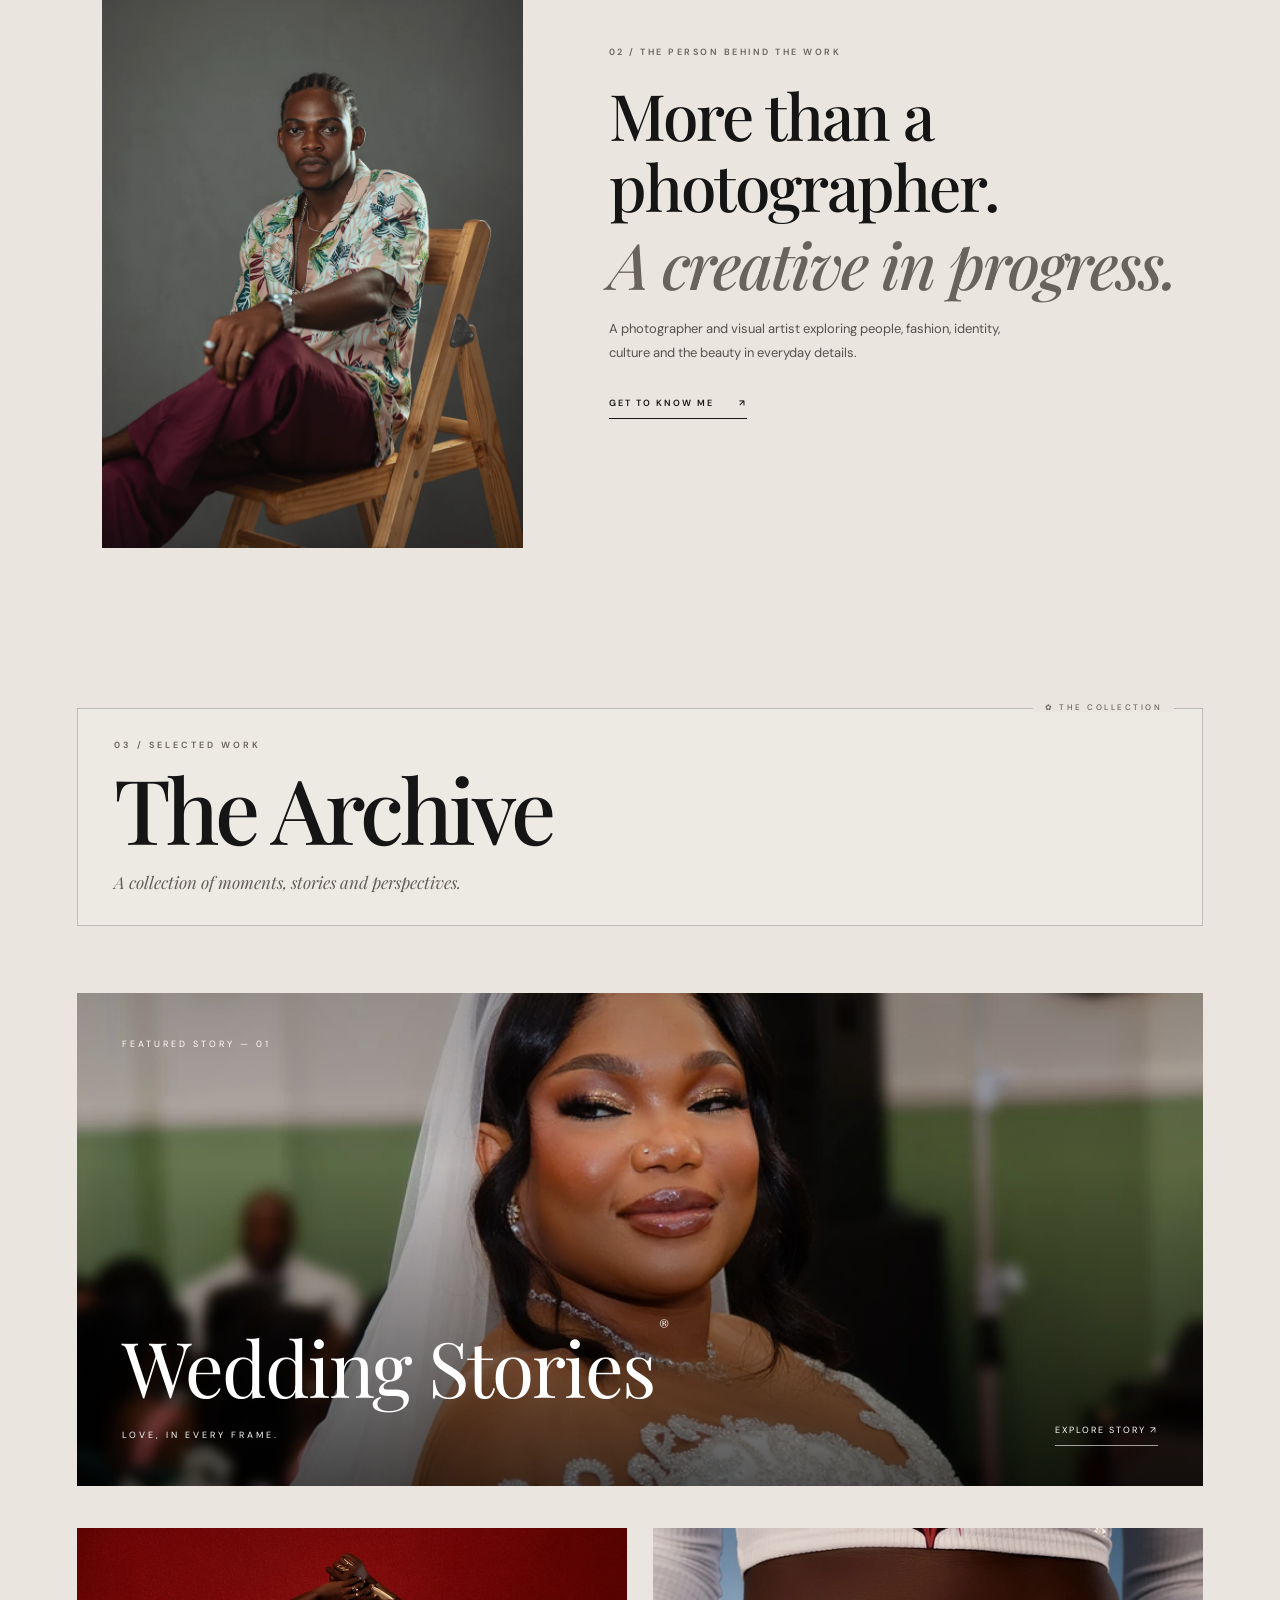
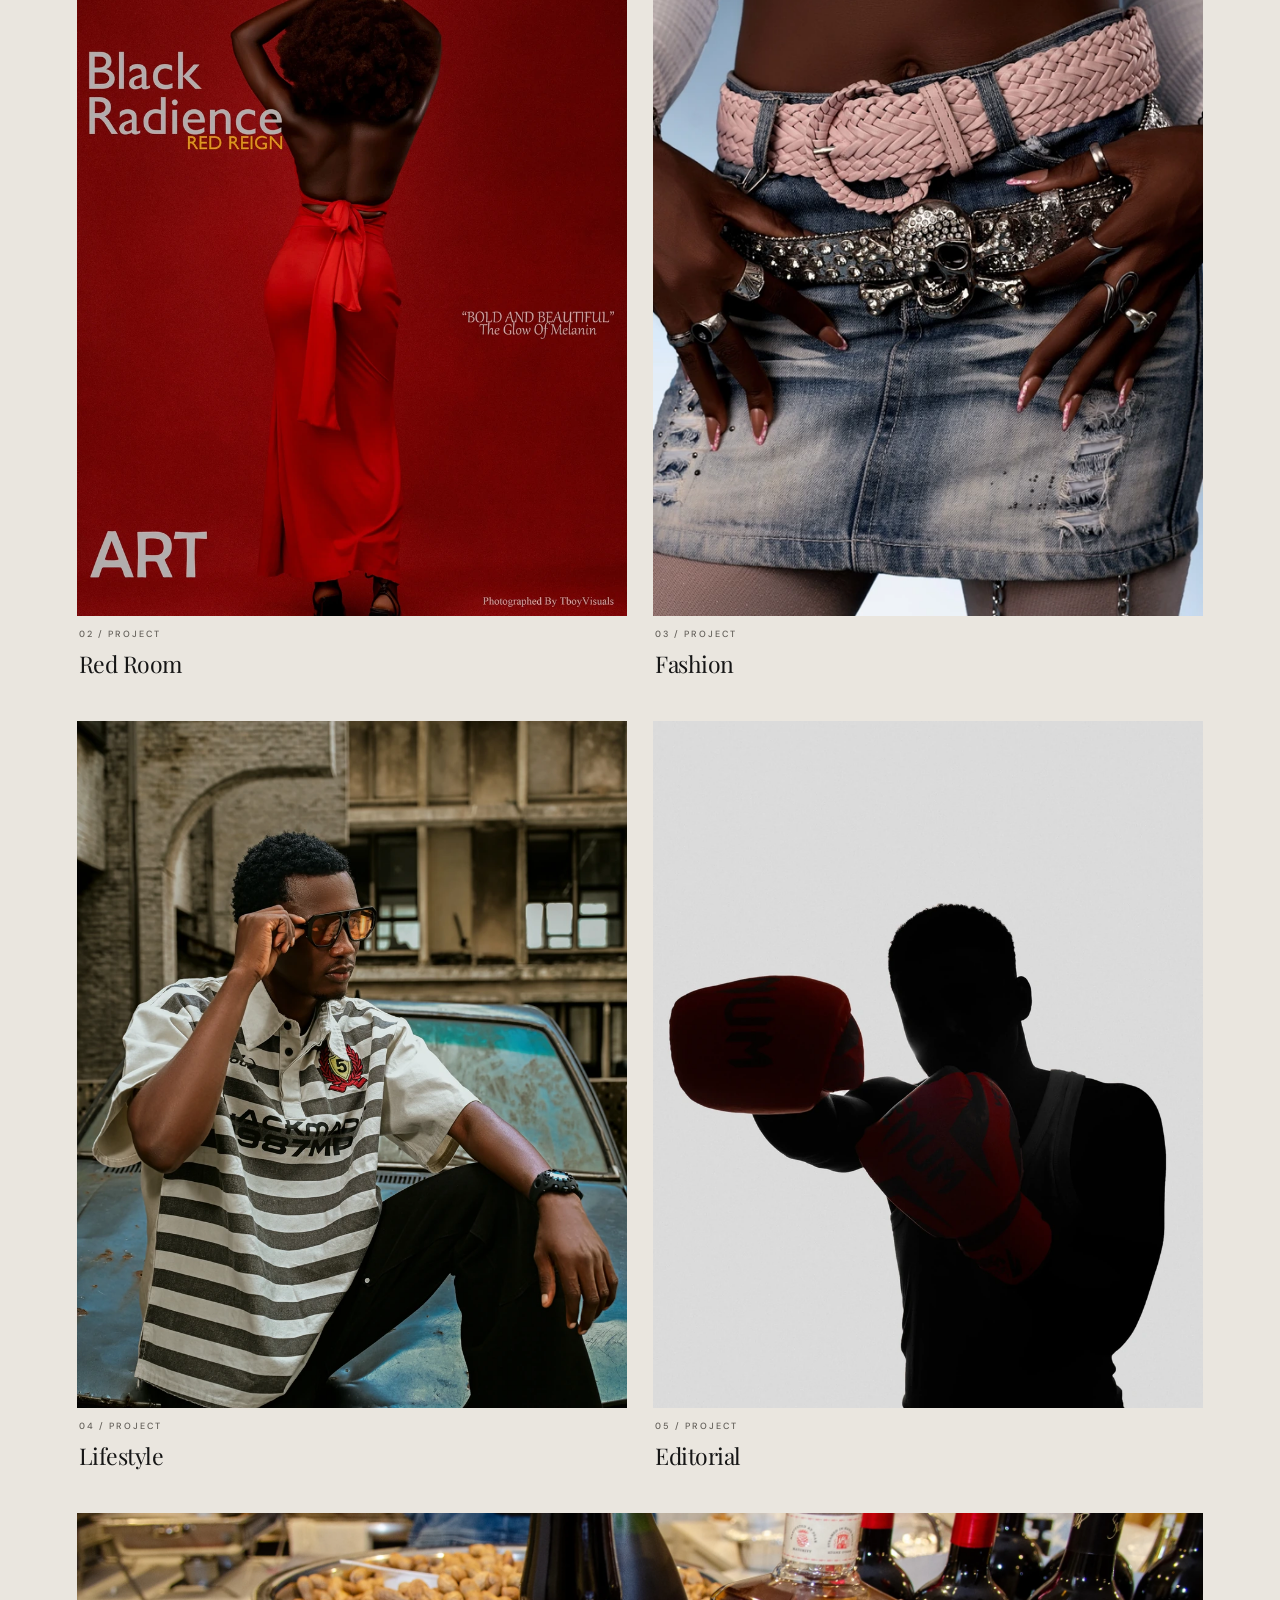
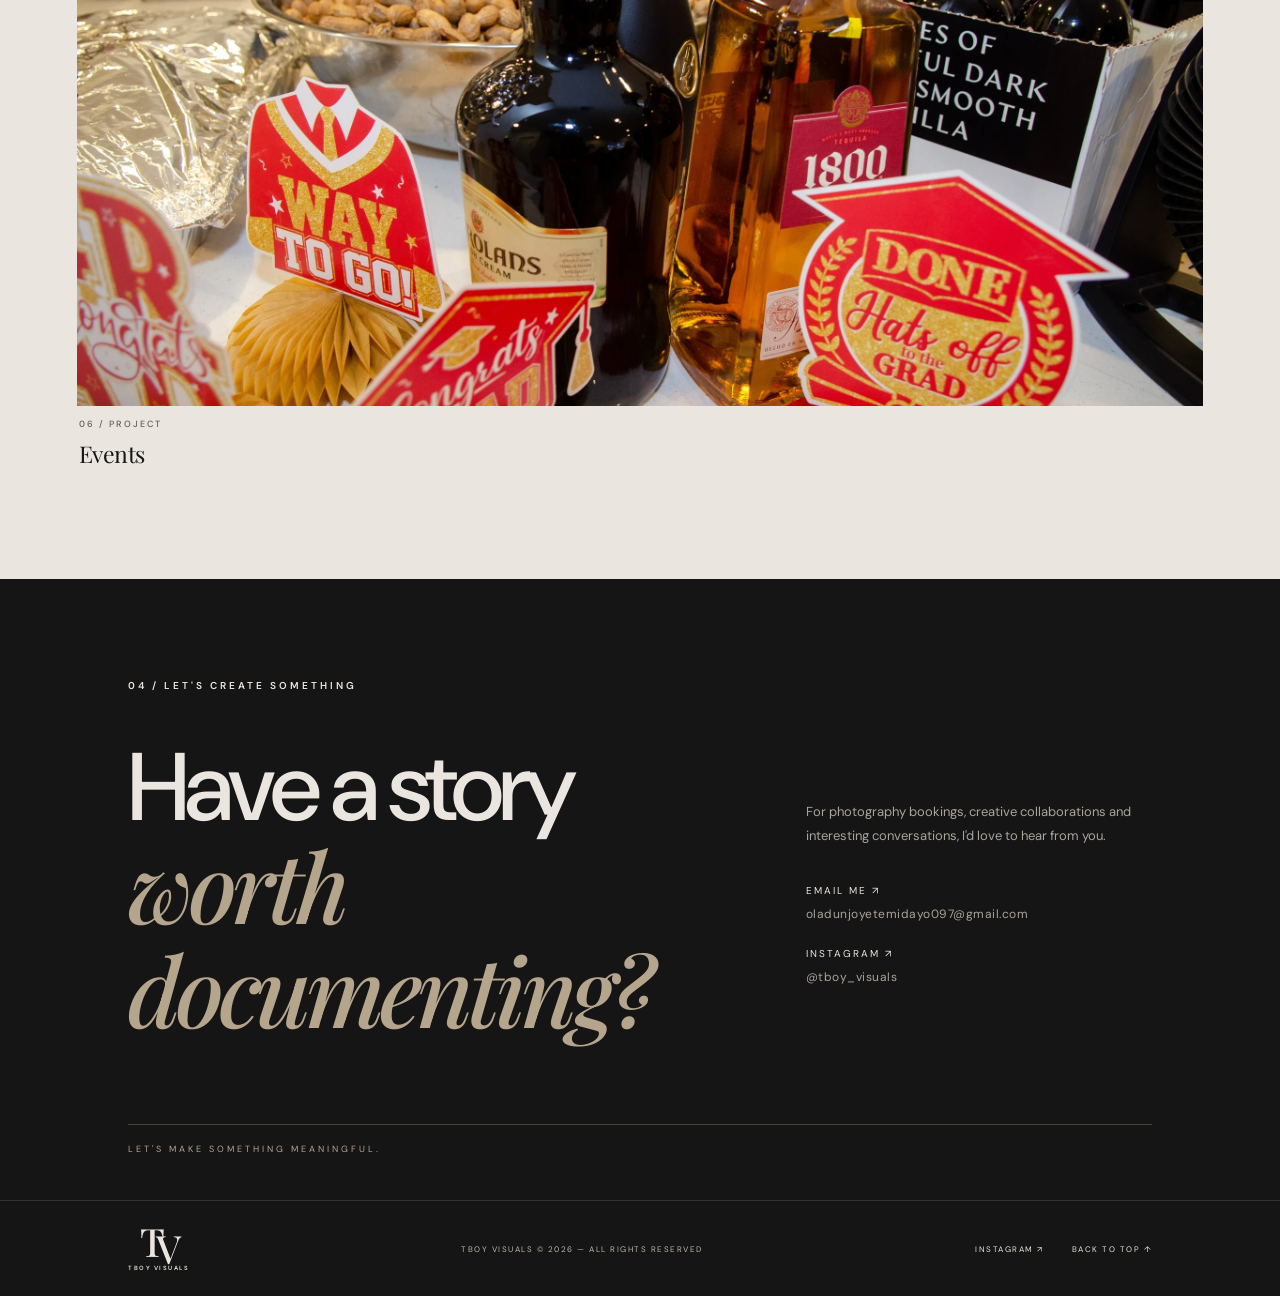
==== commit 39bfb34e: "Update portfolio and add events gallery" ====
--- a/index.html
+++ b/index.html
@@ -10,7 +10,7 @@
     <title>Tboy Visuals | Photographer &amp; Visual Artist in Lagos</title>
 
     <!-- SEO DESCRIPTION -->
-    <meta name="description" content="Explore Tboy Visuals, a Lagos-based photography portfolio featuring fashion, portrait, lifestyle, wedding and editorial photography.">
+    <meta name="description" content="Explore Tboy Visuals, a Lagos-based photography portfolio featuring fashion, portrait, lifestyle, wedding, editorial and event photography.">
 
     <meta name="author" content="Tboy Visuals">
     <meta name="robots" content="index, follow">
@@ -409,6 +409,30 @@
 
                 </a>
 
+                
+<!-- PROJECT 06 — EVENTS -->
+<a href="project/events.html" class="gallery-item item-five">
+
+    <img
+        src="images-webp/events/DSC_1157.webp"
+        alt="Events photography by Tboy Visuals"
+        width="900"
+        height="1350"
+        loading="lazy"
+        decoding="async"
+    >
+
+    <div class="gallery-caption">
+
+        <span class="gallery-caption-number">06 / PROJECT</span>
+
+        <h3>Events</h3>
+
+    </div>
+
+</a>
+
+
             </div>
 
         </section>
--- a/style.css
+++ b/style.css
@@ -2180,3 +2180,40 @@
         padding-bottom: 24px;
     }
 }
+
+/* ==========================================
+   EVENTS — HOMEPAGE LANDSCAPE FEATURE
+========================================== */
+
+/* EVENTS CARD */
+
+.gallery-item.item-five {
+    grid-column: 1 / -1;
+    width: 100%;
+    justify-self: stretch;
+}
+
+/* LANDSCAPE IMAGE */
+
+.gallery-item.item-five img {
+    width: 100%;
+    aspect-ratio: 16 / 7;
+    height: auto;
+    object-fit: cover;
+    object-position: center;
+}
+
+/* MOBILE LANDSCAPE */
+
+@media (max-width: 768px) {
+
+    .gallery-item.item-five {
+        grid-column: 1 / -1;
+        width: 100%;
+    }
+
+    .gallery-item.item-five img {
+        aspect-ratio: 16 / 9;
+    }
+
+}
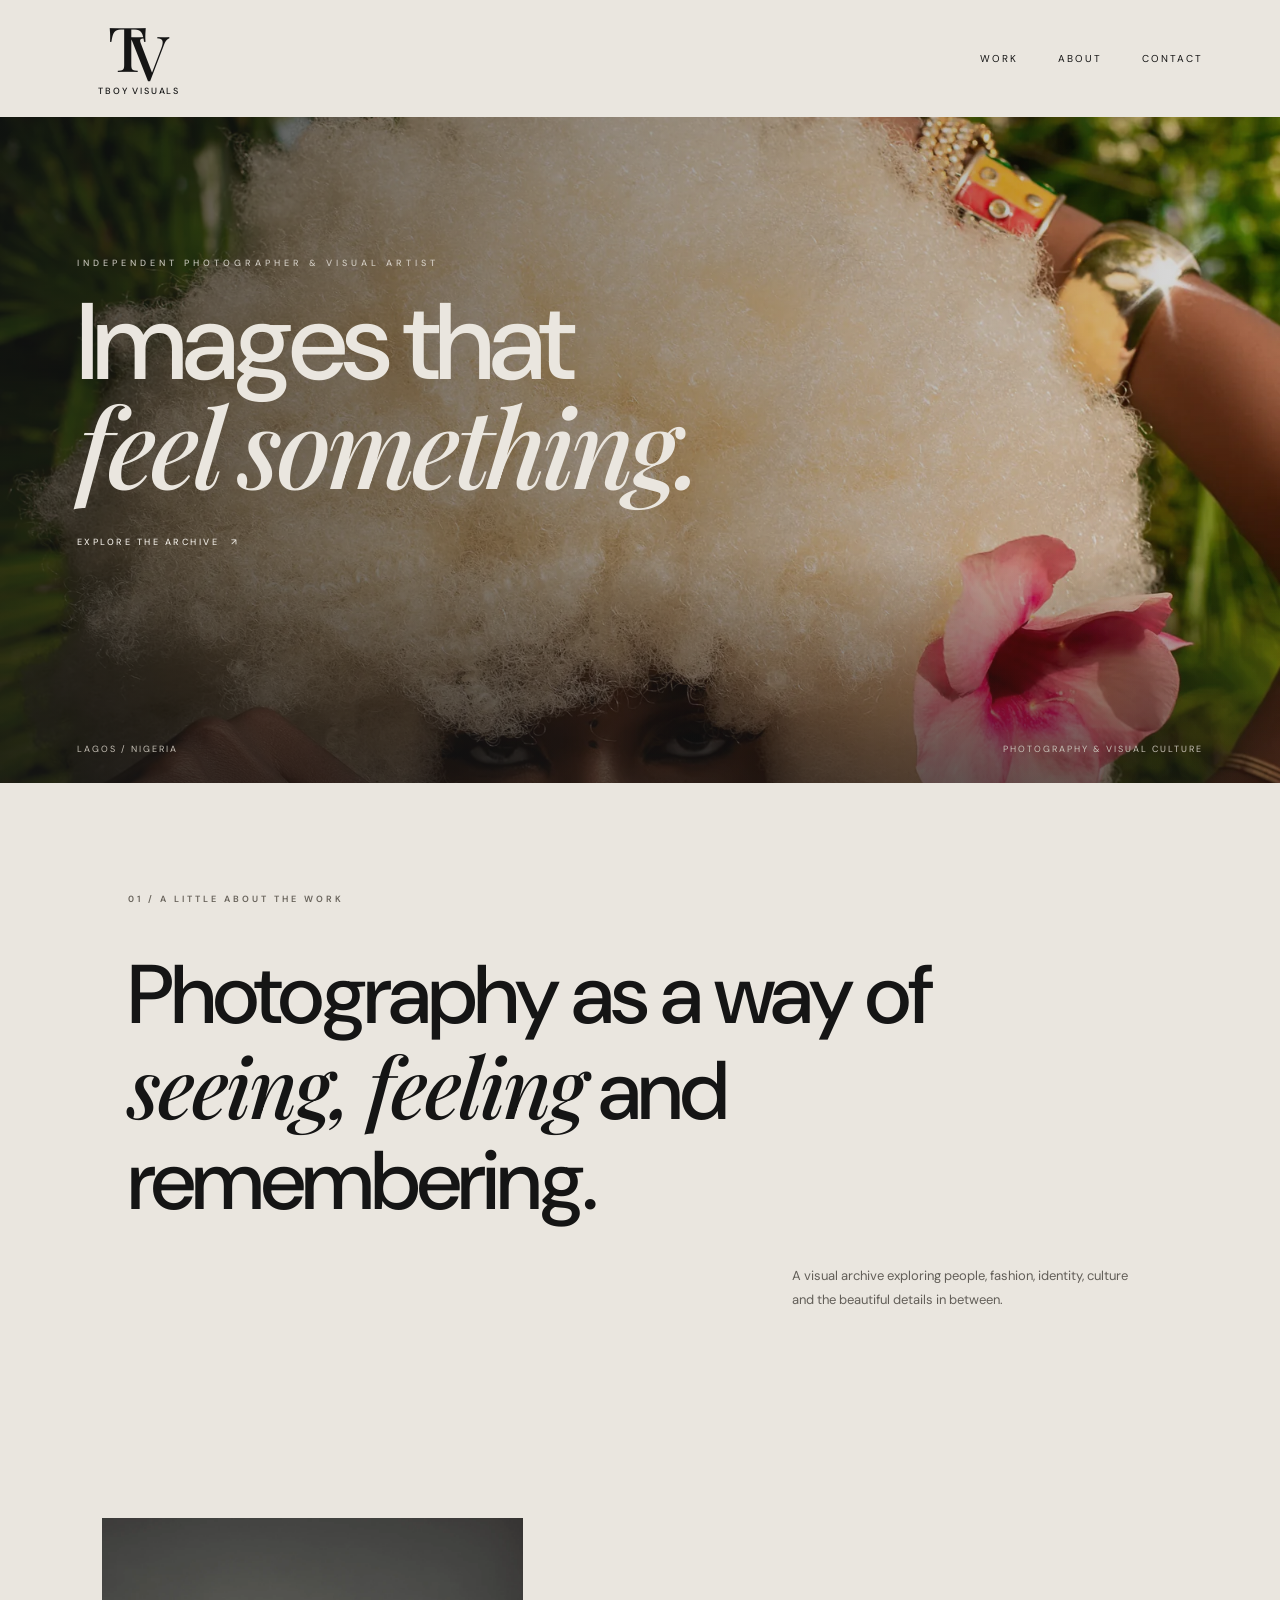
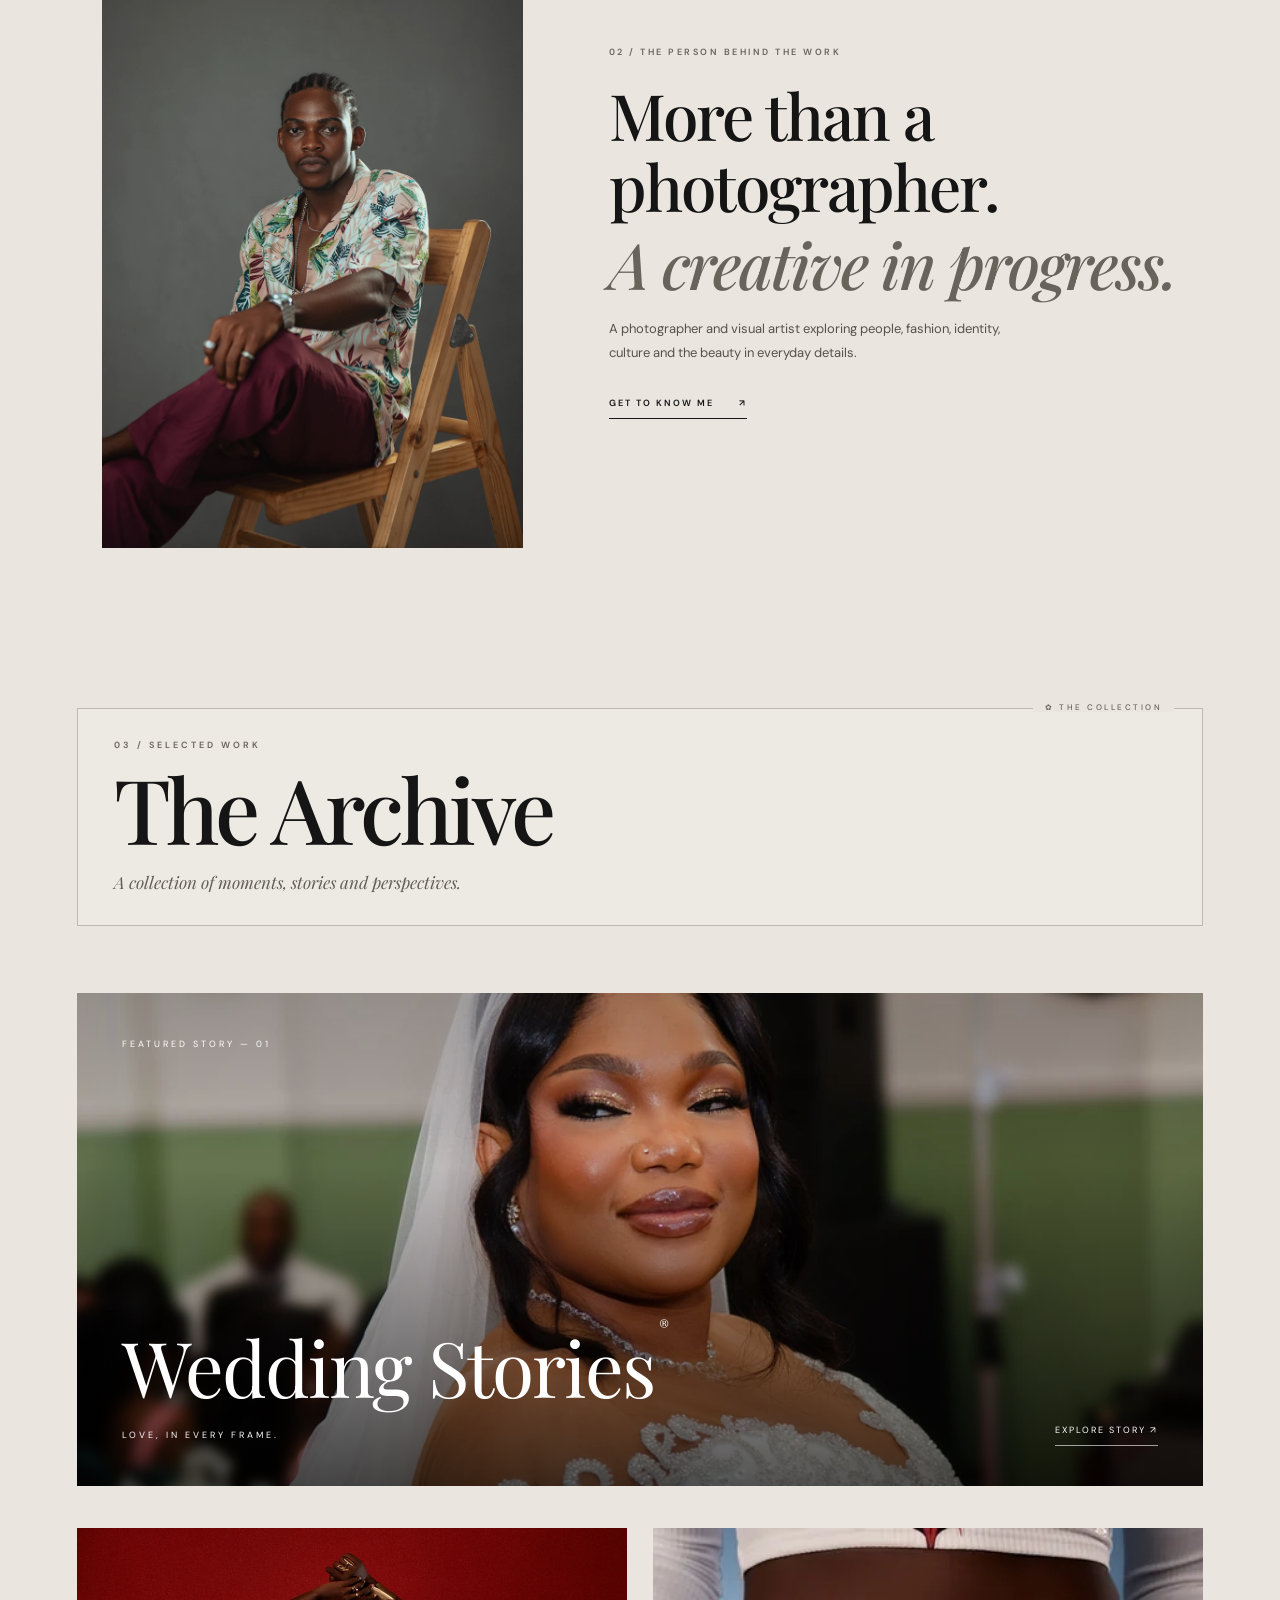
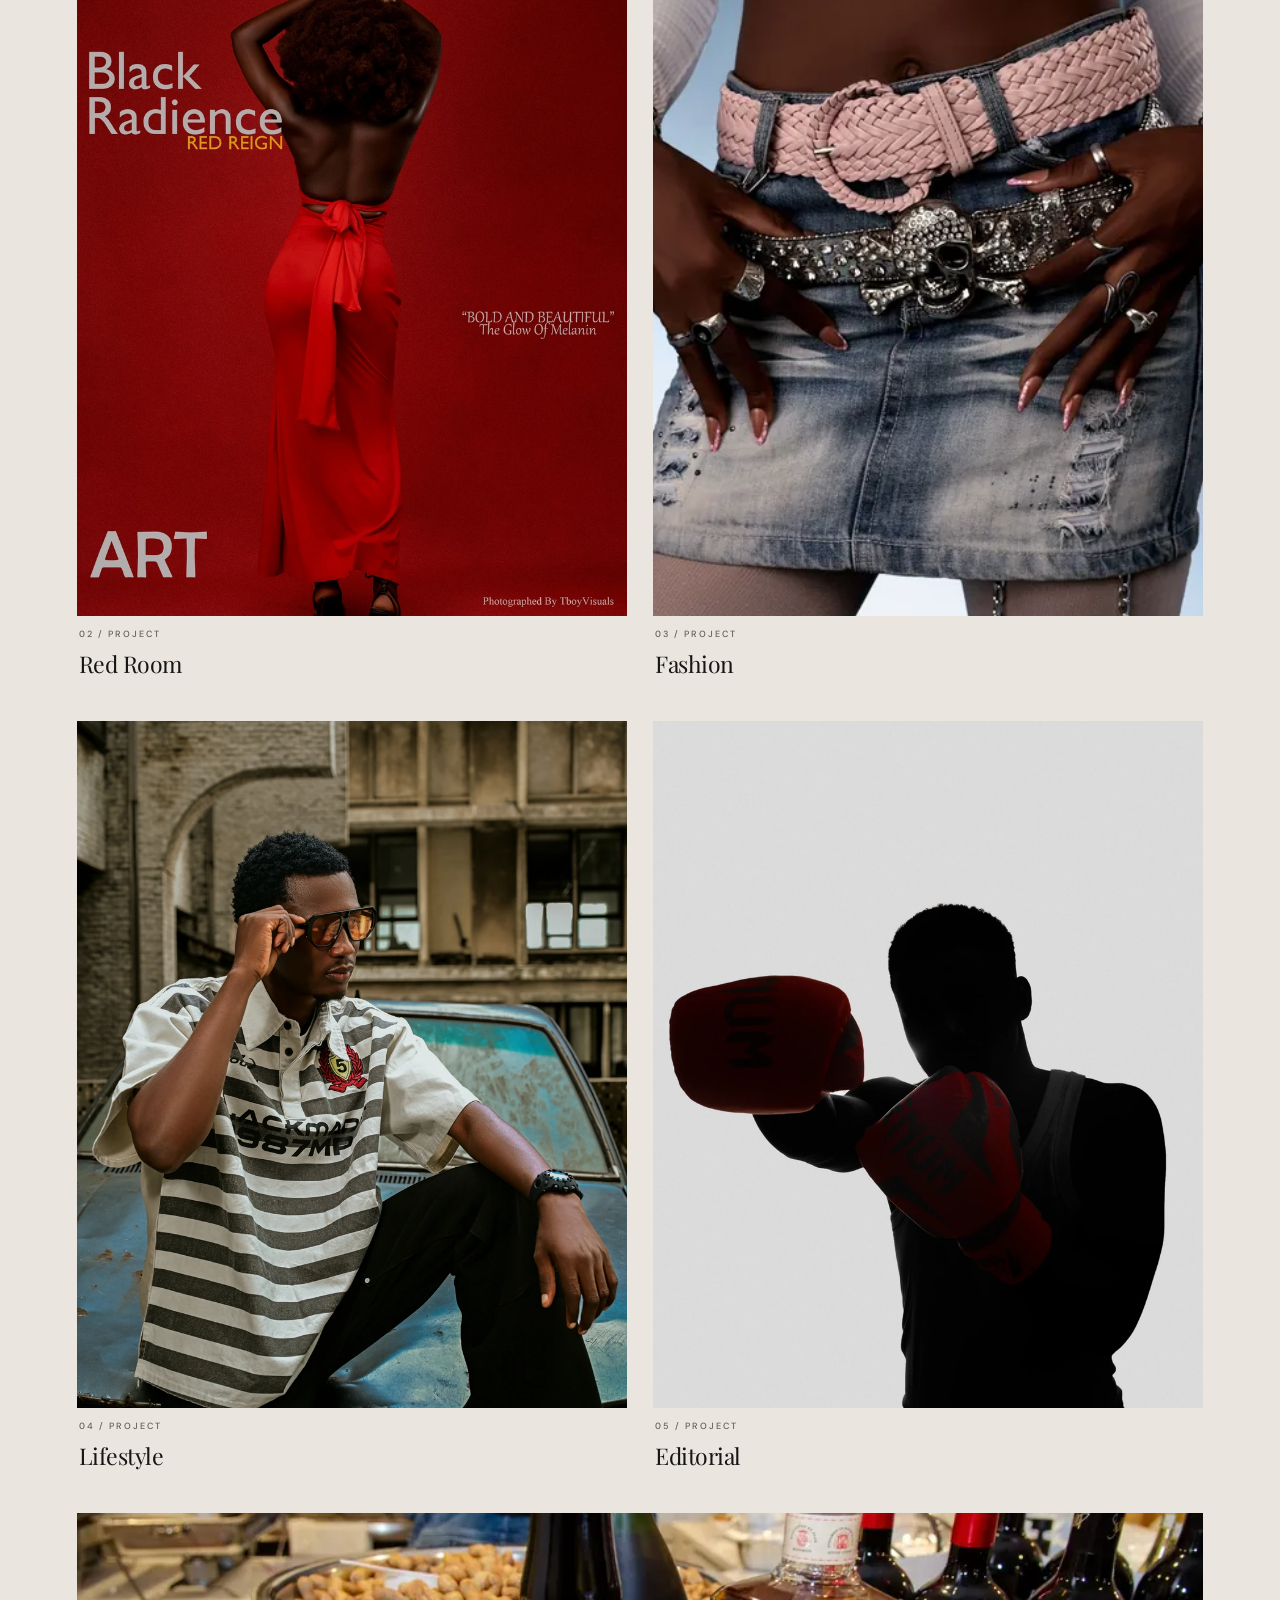
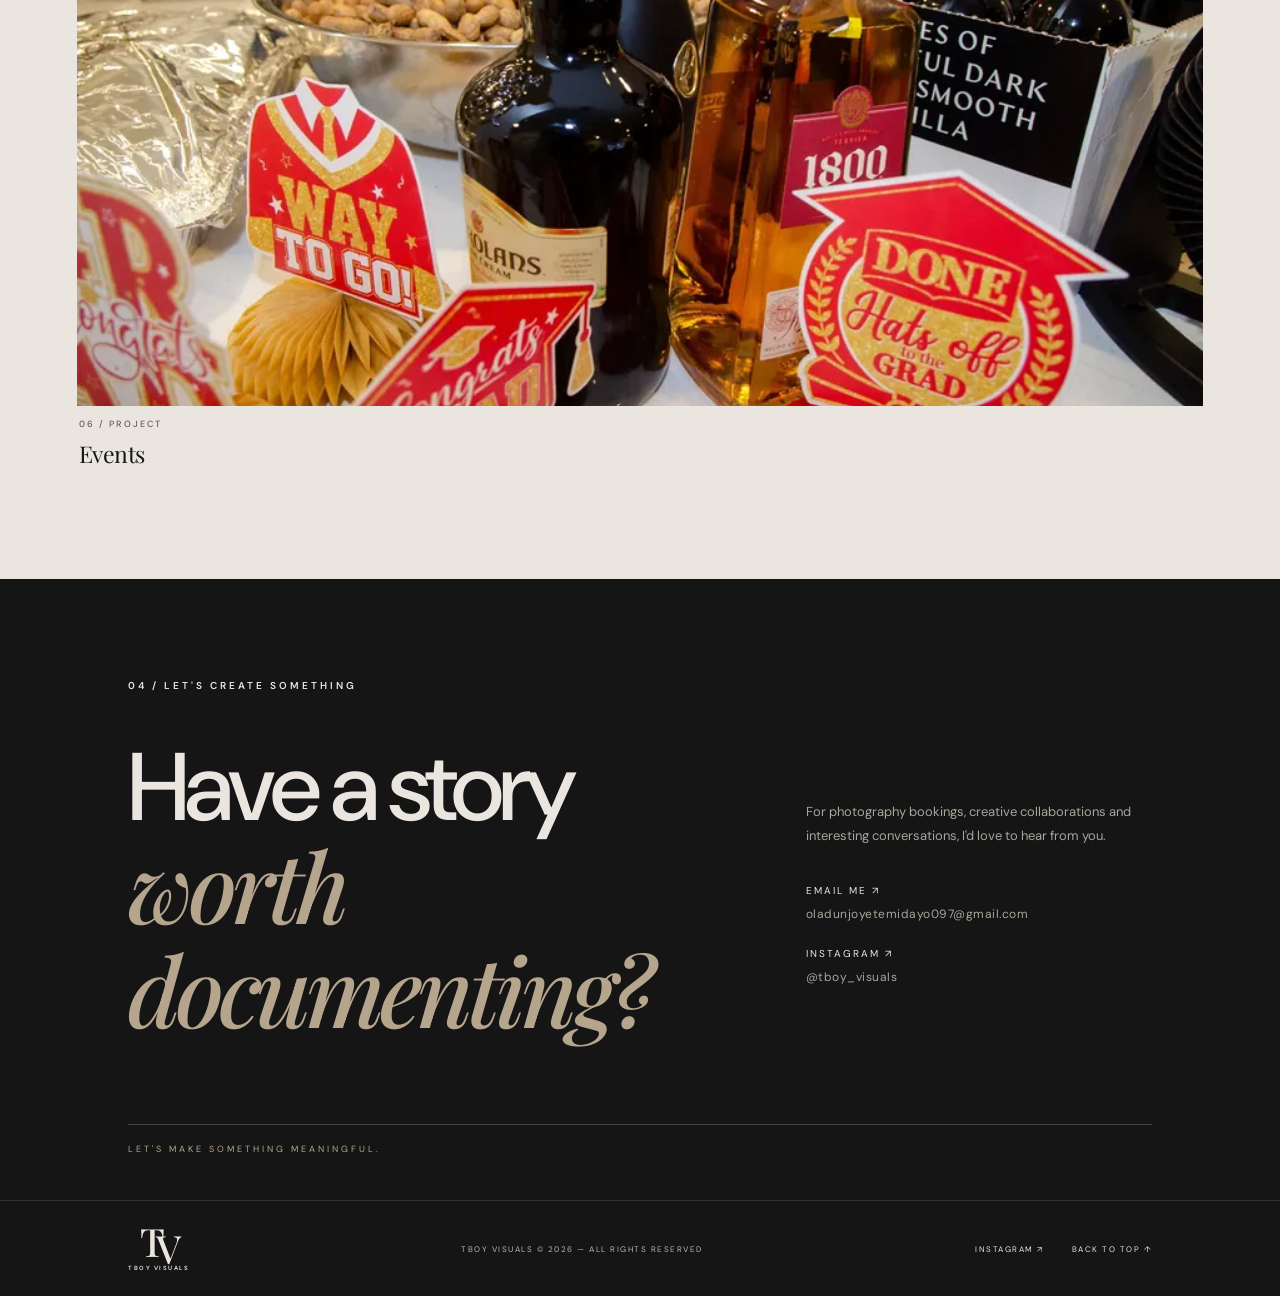
==== commit 9c2ca373: "Optimize portfolio images for performance" ====
--- a/index.html
+++ b/index.html
@@ -27,9 +27,10 @@
         as="image"
         href="images/hero-1600.webp"
         imagesrcset="
-            images/hero-860.webp 860w,
-            images/hero-1600.webp 1600w,
-            images/hero-2400.webp 2400w
+            images/hero-600.webp 600w,
+images/hero-860.webp 860w,
+images/hero-1600.webp 1600w,
+images/hero-2400.webp 2400w
         "
         imagesizes="100vw"
         fetchpriority="high"
@@ -111,9 +112,10 @@
                 class="hero-image"
                 src="images/hero-1600.webp"
                 srcset="
-                    images/hero-860.webp 860w,
-                    images/hero-1600.webp 1600w,
-                    images/hero-2400.webp 2400w
+                    images/hero-600.webp 600w,
+images/hero-860.webp 860w,
+images/hero-1600.webp 1600w,
+images/hero-2400.webp 2400w
                 "
                 sizes="100vw"
                 alt=""
@@ -327,12 +329,13 @@
 
                     <img
                         src="images-webp/fashion/cover-hq-1200.webp"
-                        srcset="
-                            images-webp/fashion/cover-hq-900.webp 900w,
-                            images-webp/fashion/cover-hq-1200.webp 1200w,
-                            images-webp/fashion/cover-hq-1600.webp 1600w,
-                            images-webp/fashion/cover-hq-1800.webp 1800w
-                        "
+                       srcset="
+    images-webp/fashion/cover-hq-600.webp 600w,
+    images-webp/fashion/cover-hq-900.webp 900w,
+    images-webp/fashion/cover-hq-1200.webp 1200w,
+    images-webp/fashion/cover-hq-1600.webp 1600w,
+    images-webp/fashion/cover-hq-1800.webp 1800w
+"
                         sizes="(max-width: 600px) 60vw, 33vw"
                         alt="Fashion photography"
                         width="900"
@@ -357,11 +360,12 @@
                     <img
                         src="images-webp/lifestyles/cover-hq-1200.webp"
                         srcset="
-                            images-webp/lifestyles/cover-hq-900.webp 900w,
-                            images-webp/lifestyles/cover-hq-1200.webp 1200w,
-                            images-webp/lifestyles/cover-hq-1600.webp 1600w,
-                            images-webp/lifestyles/cover-hq-1800.webp 1800w
-                        "
+    images-webp/lifestyles/cover-hq-400.webp 400w,
+    images-webp/lifestyles/cover-hq-900.webp 900w,
+    images-webp/lifestyles/cover-hq-1200.webp 1200w,
+    images-webp/lifestyles/cover-hq-1600.webp 1600w,
+    images-webp/lifestyles/cover-hq-1800.webp 1800w
+"
                         sizes="(max-width: 600px) 50vw, 33vw"
                         alt="Lifestyle photography"
                         width="900"
@@ -414,7 +418,7 @@
 <a href="project/events.html" class="gallery-item item-five">
 
     <img
-        src="images-webp/events/DSC_1157.webp"
+        src="images-webp/events/DSC_1157-preview.webp"
         alt="Events photography by Tboy Visuals"
         width="900"
         height="1350"
